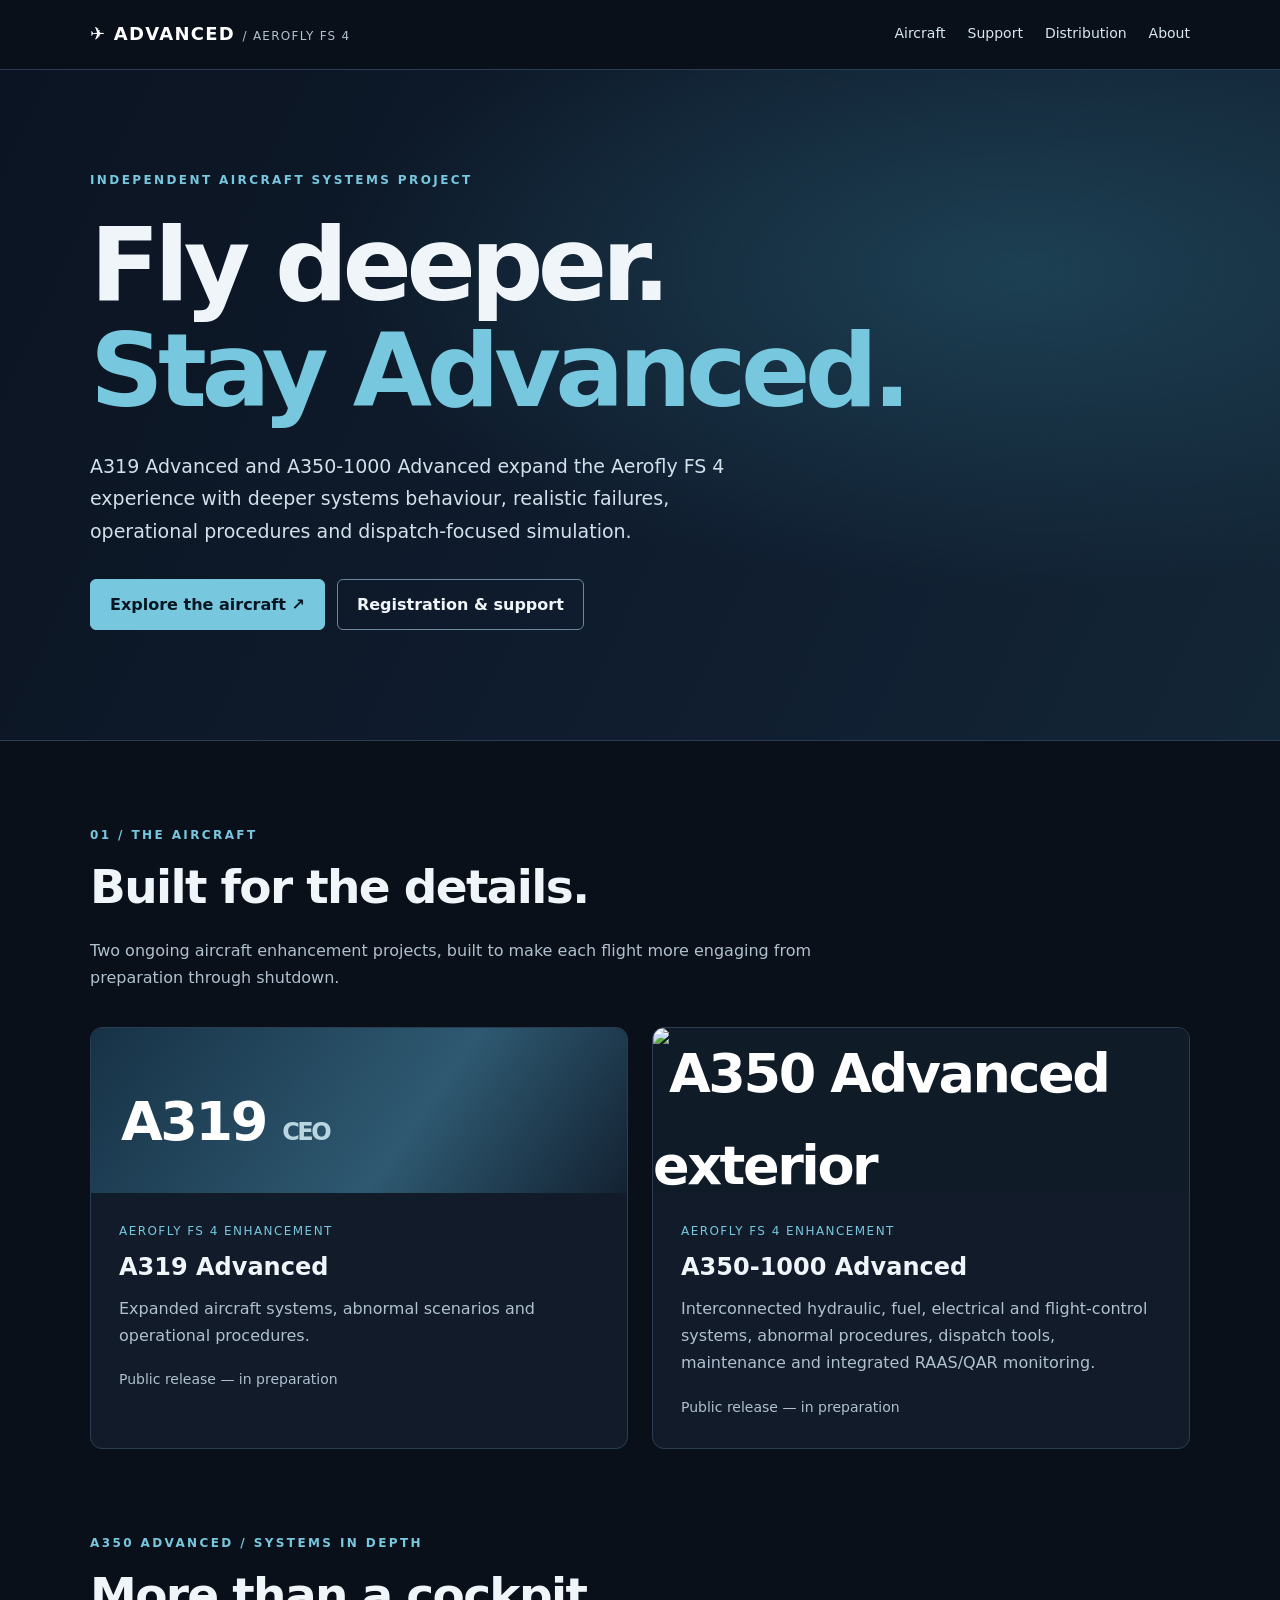
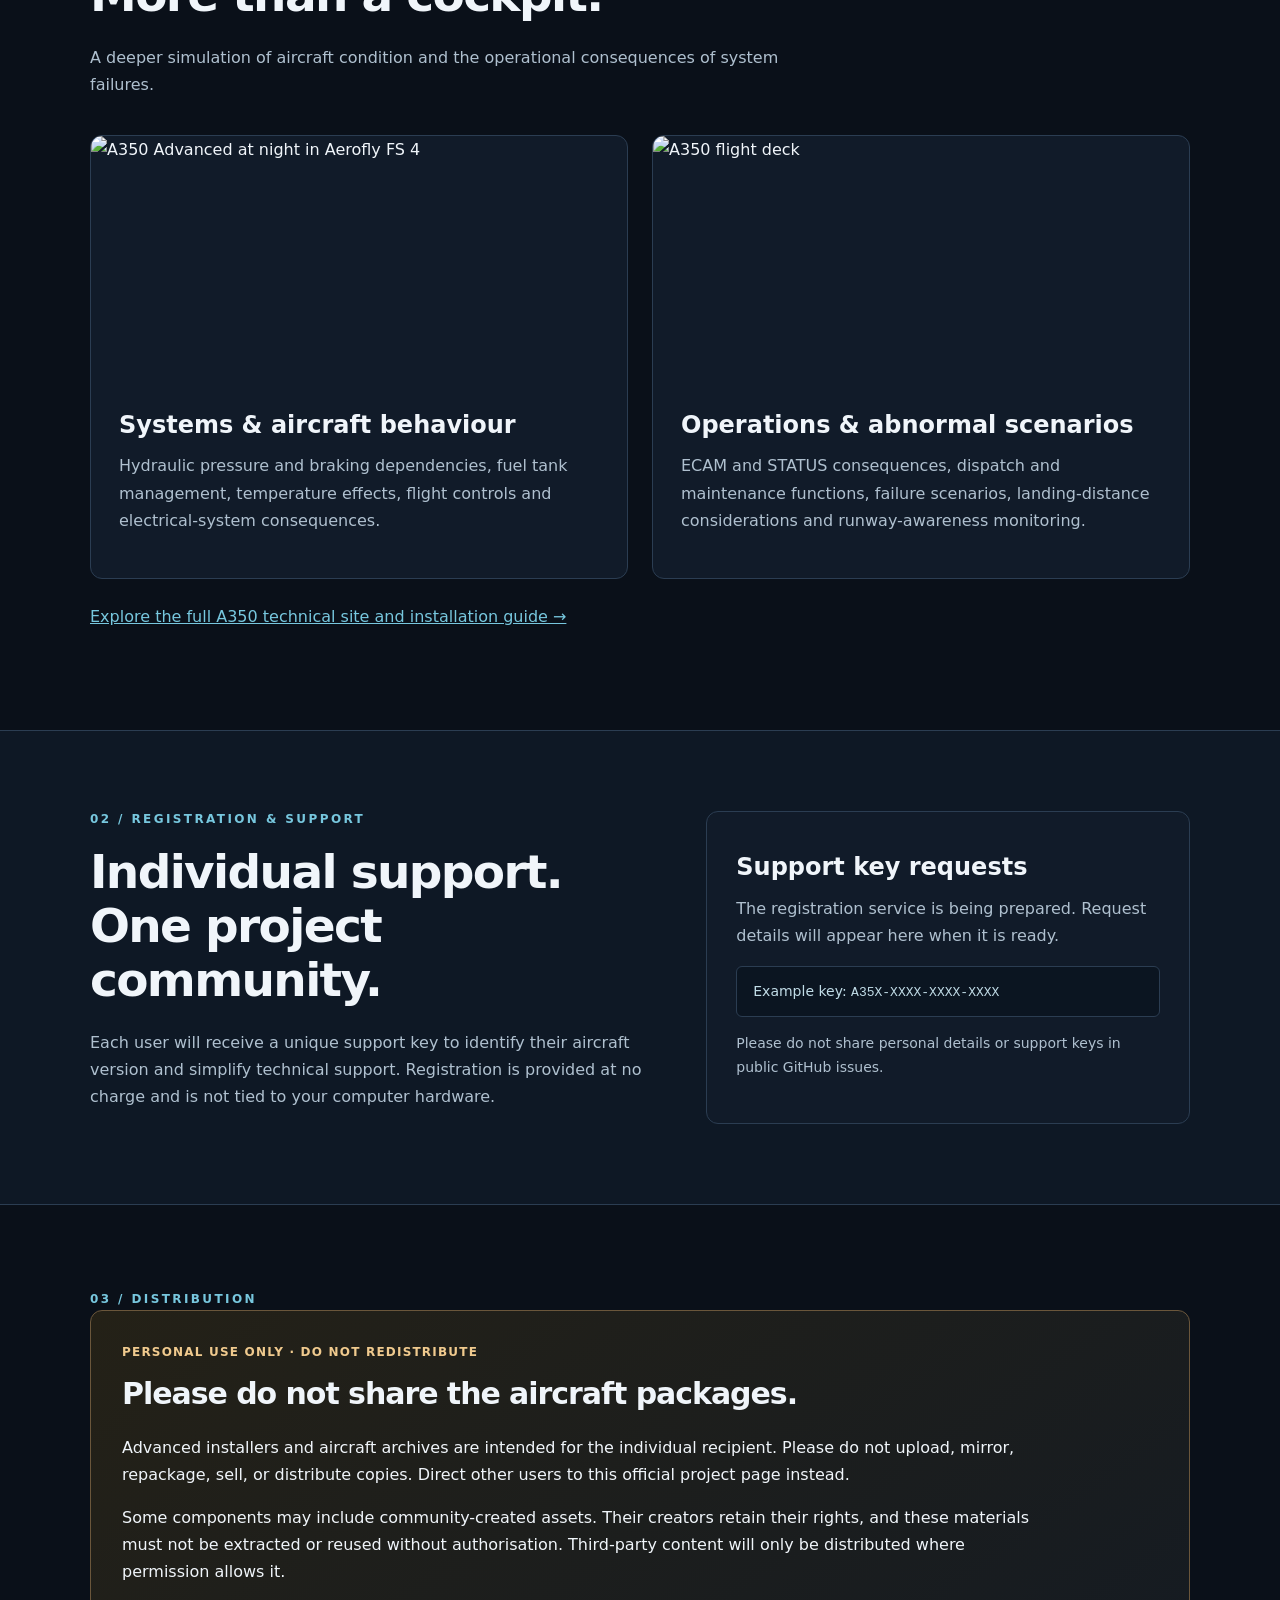
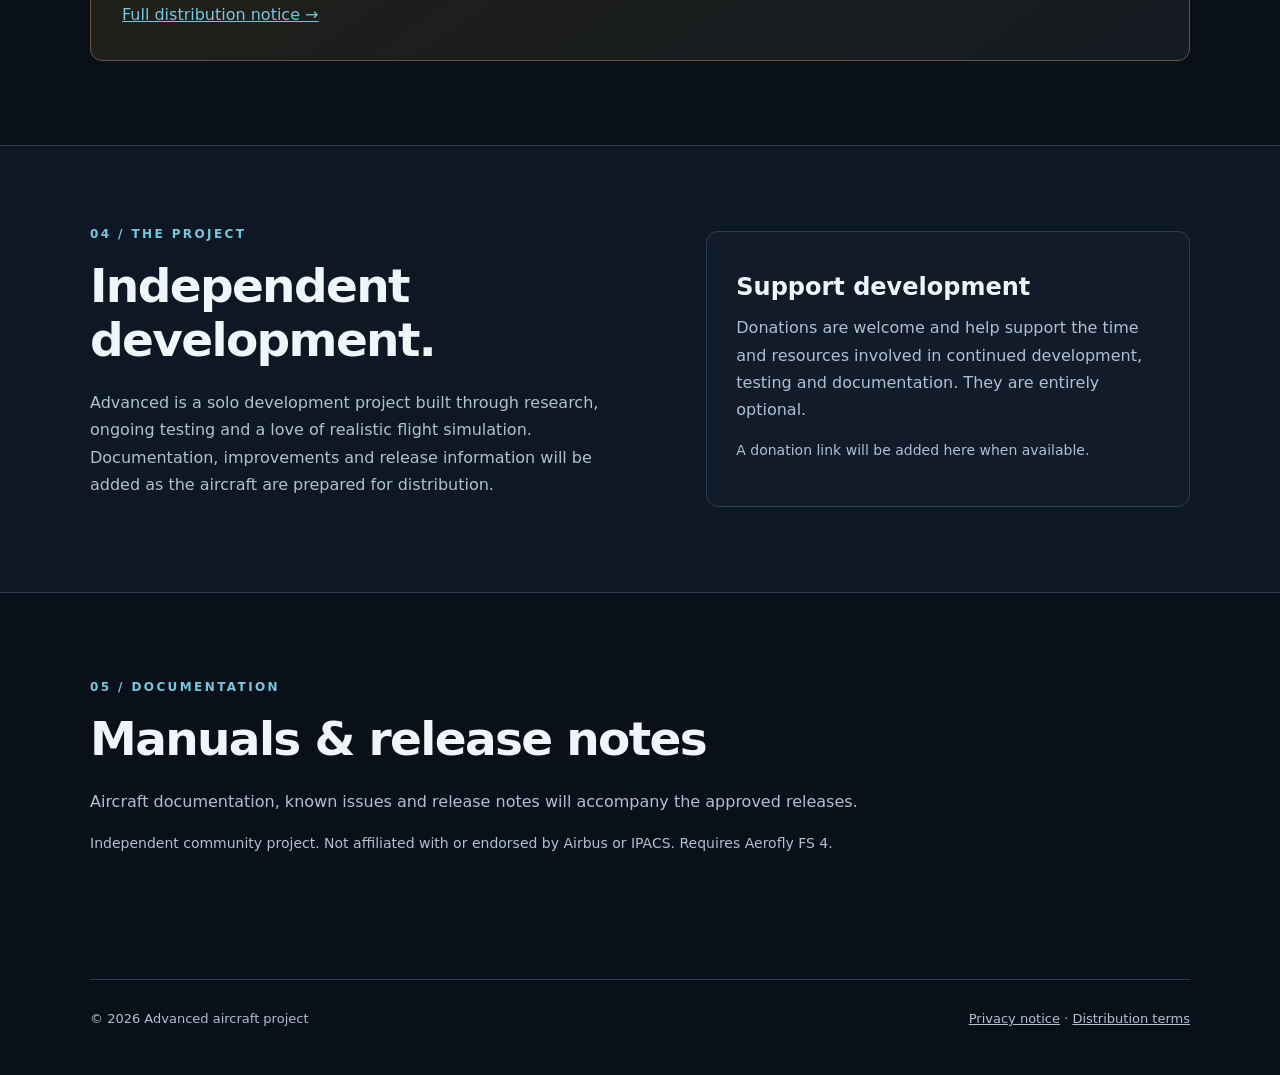
==== index.html @ 5ace91b2 "Integrate A350 original site imagery and verified feature descriptions" ====
<!doctype html>
<html lang="en"><head><meta charset="utf-8"><meta name="viewport" content="width=device-width,initial-scale=1"><meta name="description" content="A319 and A350-1000 Advanced aircraft systems enhancements for Aerofly FS 4."><title>A319 / A350 Advanced | Aerofly FS 4</title><link rel="stylesheet" href="assets/style.css"></head><body>
<header class="nav wrap"><a class="brand" href="#top">✈ ADVANCED <span class="soft">/ AEROFLY FS 4</span></a><nav><a href="#aircraft">Aircraft</a><a href="#registration">Support</a><a href="#distribution">Distribution</a><a href="#project">About</a></nav></header>
<main id="top"><section class="hero"><div class="wrap"><div class="eyebrow">Independent aircraft systems project</div><h1>Fly deeper.<br><span>Stay Advanced.</span></h1><p class="intro">A319 Advanced and A350-1000 Advanced expand the Aerofly FS 4 experience with deeper systems behaviour, realistic failures, operational procedures and dispatch-focused simulation.</p><div class="actions"><a class="button" href="#aircraft">Explore the aircraft ↗</a><a class="button secondary" href="#registration">Registration & support</a></div></div></section>
<section class="wrap section" id="aircraft"><div class="sectiontag">01 / THE AIRCRAFT</div><h2>Built for the details.</h2><p class="lead">Two ongoing aircraft enhancement projects, built to make each flight more engaging from preparation through shutdown.</p><div class="cards"><article class="plane"><div class="art">A319 <span>CEO</span></div><div class="planeinner"><div class="smallcap">Aerofly FS 4 enhancement</div><h3>A319 Advanced</h3><p>Expanded aircraft systems, abnormal scenarios and operational procedures.</p><span class="muted">Public release — in preparation</span></div></article><article class="plane"><div class="art art350" style="padding:0;background:#101b28"><img loading="lazy" style="width:100%;height:100%;object-fit:cover;display:block" src="https://a350advanced.prestit1978.workers.dev/assets/images/a350-hero.jpg" alt="A350 Advanced exterior photograph"></div><div class="planeinner"><div class="smallcap">Aerofly FS 4 enhancement</div><h3>A350-1000 Advanced</h3><p>Interconnected hydraulic, fuel, electrical and flight-control systems, abnormal procedures, dispatch tools, maintenance and integrated RAAS/QAR monitoring.</p><span class="muted">Public release — in preparation</span></div></article></div></section>
<section class="wrap section" id="features" style="padding-top:0"><div class="sectiontag">A350 ADVANCED / SYSTEMS IN DEPTH</div><h2>More than a cockpit.</h2><p class="lead">A deeper simulation of aircraft condition and the operational consequences of system failures.</p><div class="cards"><article class="plane"><img loading="lazy" src="https://a350advanced.prestit1978.workers.dev/assets/images/a350-aerofly-night-exterior.jpg" alt="A350 Advanced at night in Aerofly FS 4" style="width:100%;height:235px;object-fit:cover;display:block"><div class="planeinner"><h3>Systems & aircraft behaviour</h3><p>Hydraulic pressure and braking dependencies, fuel tank management, temperature effects, flight controls and electrical-system consequences.</p></div></article><article class="plane"><img loading="lazy" src="https://a350advanced.prestit1978.workers.dev/assets/images/a350-cockpit.jpg" alt="A350 flight deck" style="width:100%;height:235px;object-fit:cover;display:block"><div class="planeinner"><h3>Operations & abnormal scenarios</h3><p>ECAM and STATUS consequences, dispatch and maintenance functions, failure scenarios, landing-distance considerations and runway-awareness monitoring.</p></div></article></div><p style="margin-top:24px"><a href="https://a350advanced.prestit1978.workers.dev/" target="_blank" rel="noopener">Explore the full A350 technical site and installation guide →</a></p></section>
<section class="band" id="registration"><div class="wrap split"><div><div class="sectiontag">02 / REGISTRATION & SUPPORT</div><h2>Individual support.<br>One project community.</h2><p>Each user will receive a unique support key to identify their aircraft version and simplify technical support. Registration is provided at no charge and is not tied to your computer hardware.</p></div><div class="panel"><h3>Support key requests</h3><p>The registration service is being prepared. Request details will appear here when it is ready.</p><div class="smallbox">Example key: <code>A35X-XXXX-XXXX-XXXX</code></div><p class="muted" style="margin-top:15px">Please do not share personal details or support keys in public GitHub issues.</p></div></div></section>
<section class="wrap section" id="distribution"><div class="sectiontag">03 / DISTRIBUTION</div><div class="warning"><div class="warningheading">PERSONAL USE ONLY · DO NOT REDISTRIBUTE</div><h2>Please do not share the aircraft packages.</h2><p>Advanced installers and aircraft archives are intended for the individual recipient. Please do not upload, mirror, repackage, sell, or distribute copies. Direct other users to this official project page instead.</p><p>Some components may include community-created assets. Their creators retain their rights, and these materials must not be extracted or reused without authorisation. Third-party content will only be distributed where permission allows it.</p><a href="terms.html">Full distribution notice →</a></div></section>
<section class="band" id="project"><div class="wrap split"><div><div class="sectiontag">04 / THE PROJECT</div><h2>Independent development.</h2><p>Advanced is a solo development project built through research, ongoing testing and a love of realistic flight simulation. Documentation, improvements and release information will be added as the aircraft are prepared for distribution.</p></div><div class="panel"><h3>Support development</h3><p>Donations are welcome and help support the time and resources involved in continued development, testing and documentation. They are entirely optional.</p><p class="muted">A donation link will be added here when available.</p></div></div></section>
<section class="wrap section last"><div class="sectiontag">05 / DOCUMENTATION</div><h2>Manuals & release notes</h2><p>Aircraft documentation, known issues and release notes will accompany the approved releases.</p><p class="muted">Independent community project. Not affiliated with or endorsed by Airbus or IPACS. Requires Aerofly FS 4.</p></section></main>
<footer class="wrap footer"><span>© 2026 Advanced aircraft project</span><span><a href="privacy.html">Privacy notice</a> · <a href="terms.html">Distribution terms</a></span></footer></body></html>
---- assets/style.css ----
:root{color-scheme:dark;--bg:#0a1019;--surface:#111b29;--surface2:#152234;--line:#2b3d52;--ink:#f0f5fa;--muted:#afc0cf;--cyan:#77c7de;--accent:#dcab65}*{box-sizing:border-box}html{scroll-behavior:smooth}body{margin:0;background:var(--bg);color:var(--ink);font:16px/1.7 system-ui,-apple-system,Segoe UI,Arial,sans-serif}a{color:var(--cyan)}.wrap{width:min(1100px,calc(100% - 42px));margin:auto}.nav{display:flex;align-items:center;justify-content:space-between;gap:16px;padding:19px 0}.brand{font-size:18px;font-weight:800;letter-spacing:.07em;color:#fff;text-decoration:none}.soft{font-size:12px;font-weight:500;color:var(--muted)}nav{display:flex;flex-wrap:wrap;gap:22px}nav a{color:#d9e7ef;text-decoration:none;font-size:14px}nav a:hover,.footer a:hover{color:white}.hero{border-block:1px solid var(--line);background:radial-gradient(ellipse at 80% 30%,#1d4053 0%,transparent 48%),linear-gradient(115deg,#0b1422,#101e30 65%,#132636);padding:100px 0 110px}.eyebrow,.sectiontag{text-transform:uppercase;font-size:12px;letter-spacing:.2em;font-weight:700;color:var(--cyan)}h1,h2,h3,p{margin-top:0}h1{font-size:clamp(52px,8vw,104px);letter-spacing:-.055em;line-height:1.04;margin:22px 0 25px}h1 span{color:var(--cyan)}h2{font-size:clamp(30px,4vw,47px);line-height:1.15;letter-spacing:-.035em;margin:15px 0 22px}h3{font-size:24px;line-height:1.2;margin:12px 0 13px}.intro{max-width:690px;font-size:19px;color:#d1e0e9}.actions{display:flex;gap:12px;flex-wrap:wrap;margin-top:32px}.button{display:inline-block;border:1px solid var(--cyan);padding:11px 19px;border-radius:6px;background:var(--cyan);color:#081622;text-decoration:none;font-weight:750}.button.secondary{background:transparent;color:var(--ink);border-color:#6a879e}.micro{margin:18px 0 0;color:var(--muted);font-size:13px}.section{padding:84px 0}.lead{color:var(--muted);max-width:750px}.cards{display:grid;grid-template-columns:repeat(2,minmax(0,1fr));gap:24px;margin-top:36px}.plane,.panel,.warning{border:1px solid var(--line);border-radius:12px;overflow:hidden;background:var(--surface)}.art{height:165px;padding:48px 30px;font-size:54px;font-weight:800;letter-spacing:-.045em;background:linear-gradient(125deg,#173246,#2e5971 60%,#132232);color:white}.art span{font-size:24px;color:#b9d5e0}.art350{background:linear-gradient(125deg,#152d44,#395671 60%,#121e2a)}.planeinner{padding:28px}.planeinner p,.panel p,.split p,.last p{color:var(--muted)}.muted{color:var(--muted);font-size:14px}.smallcap{font-size:12px;letter-spacing:.12em;text-transform:uppercase;color:var(--cyan)}.band{background:#0e1825;border-block:1px solid var(--line);padding:78px 0}.split{display:grid;grid-template-columns:1.15fr 1fr;gap:60px;align-items:center}.panel{padding:29px}.smallbox{border:1px solid var(--line);border-radius:6px;background:#0b1521;padding:13px 16px;color:#c1dce7;font-size:14px}code{font:13px ui-monospace,Consolas,monospace}.warning{padding:31px;border-color:#6a563b;background:linear-gradient(145deg,#242117,#151b22)}.warningheading{color:#f0ca8e;font-size:12px;letter-spacing:.1em;font-weight:800}.warning h2{font-size:30px}.warning p{max-width:930px}.last{padding-bottom:110px}.footer{border-top:1px solid var(--line);padding:28px 0 45px;display:flex;justify-content:space-between;gap:20px;flex-wrap:wrap;color:var(--muted);font-size:13px}.footer a{color:var(--muted)}.simple{max-width:850px;padding:70px 0 120px}.simple li{margin:10px 0}@media(max-width:720px){.nav{align-items:flex-start;flex-direction:column}.cards,.split{grid-template-columns:1fr}.split{gap:25px}.hero{padding:70px 0}.section,.band{padding:55px 0}.art{height:128px;padding:30px 24px;font-size:45px}}
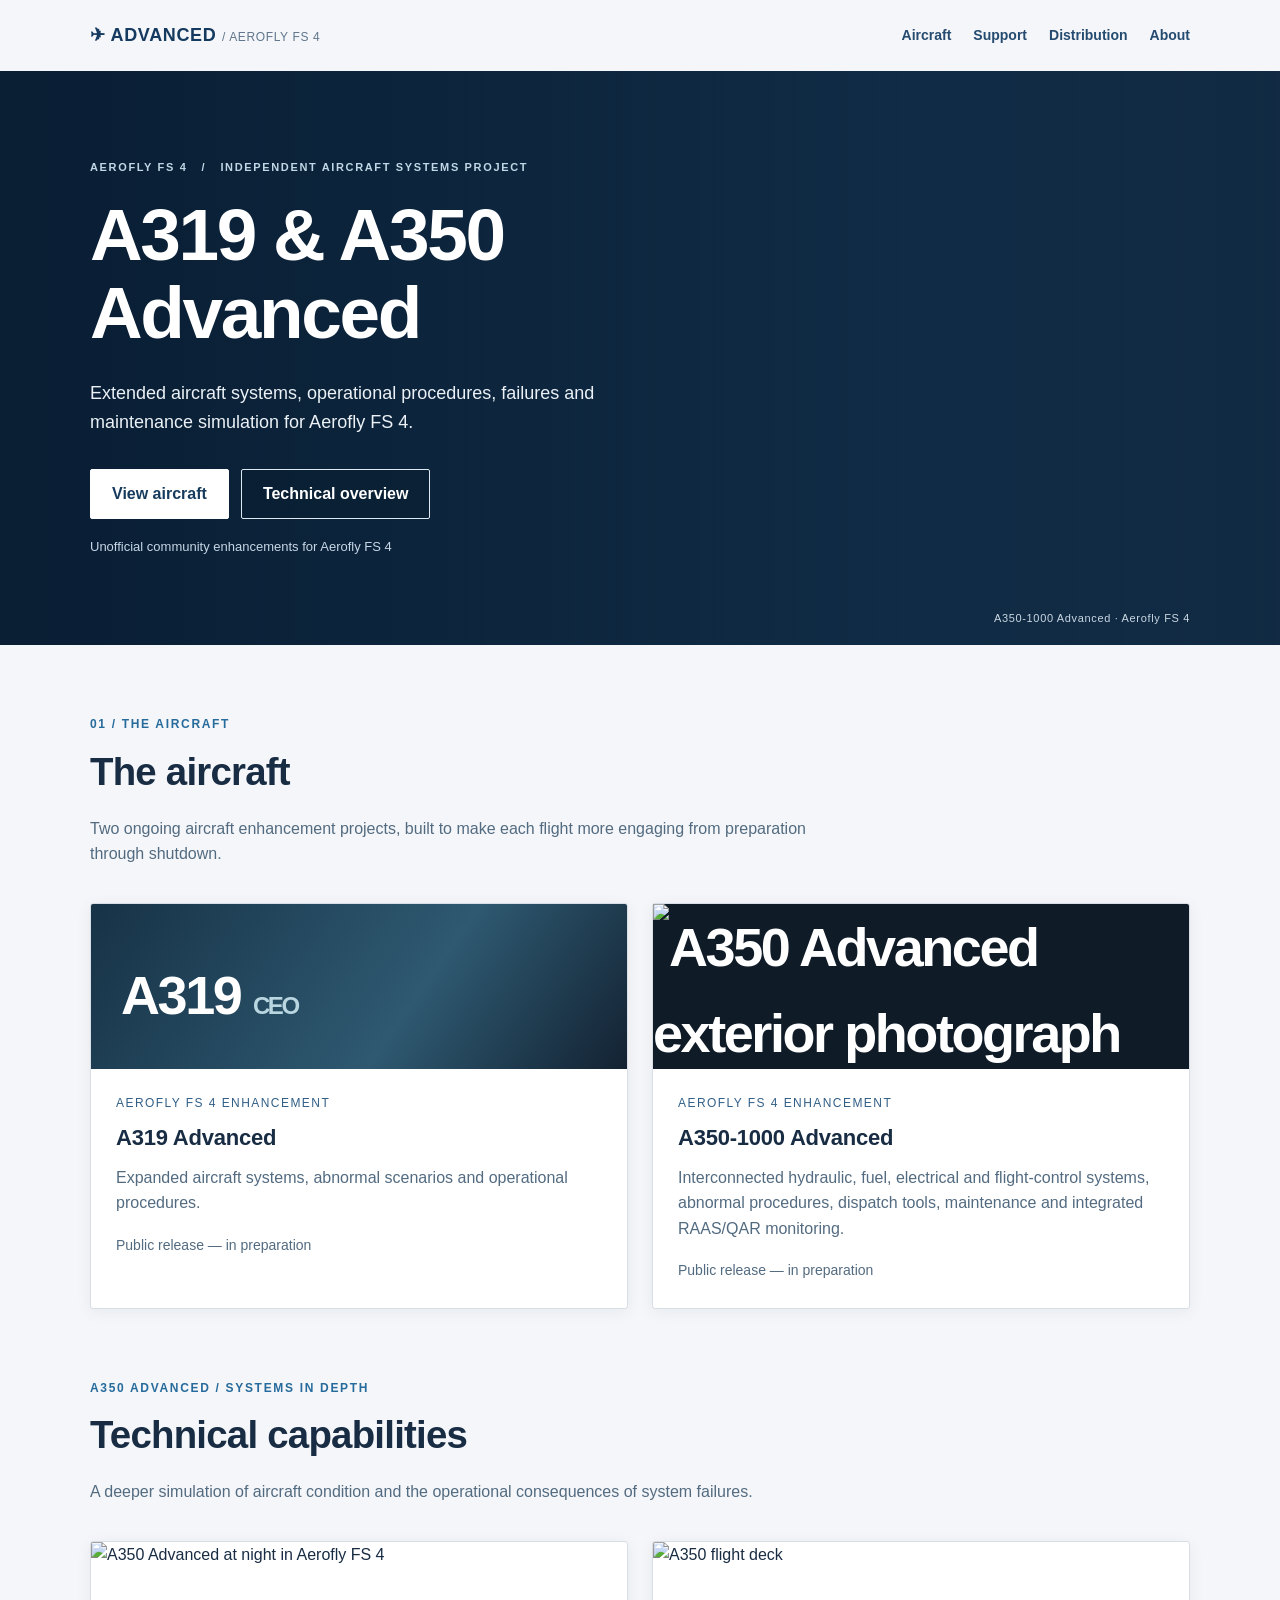
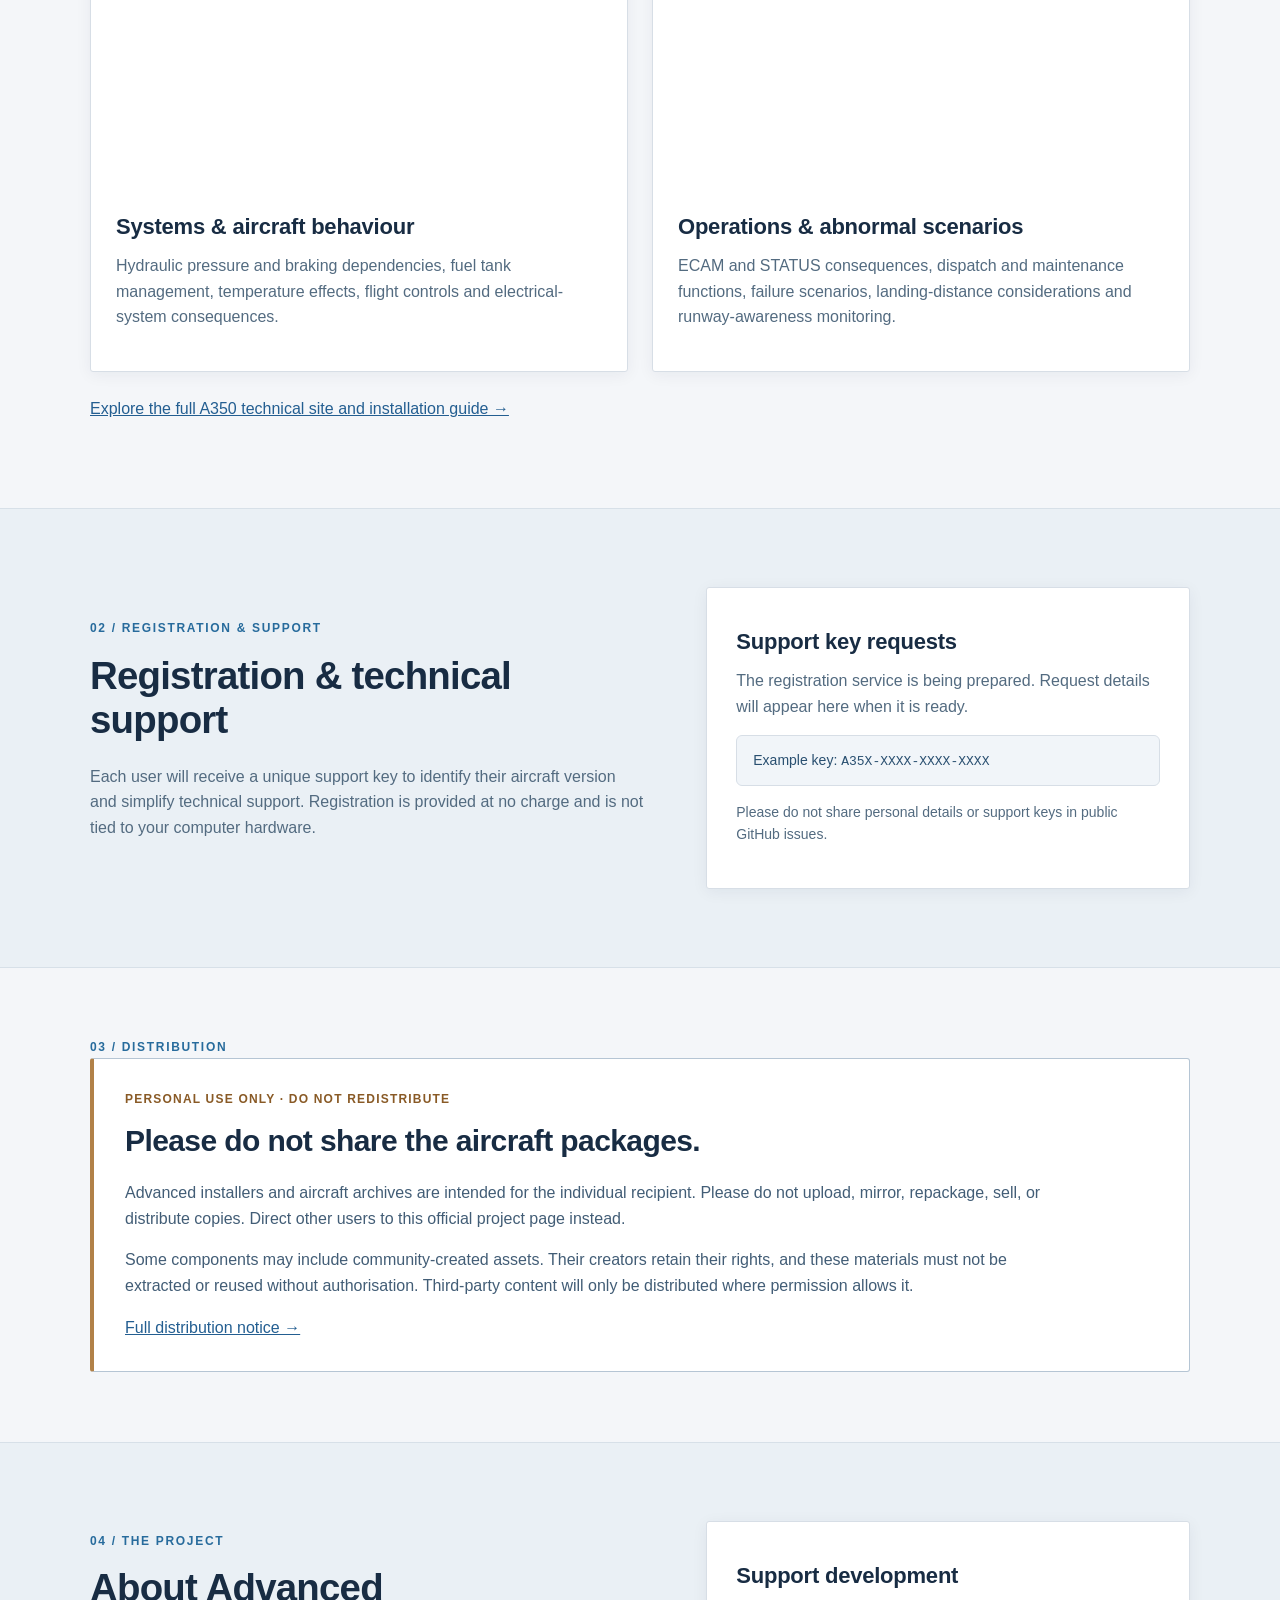
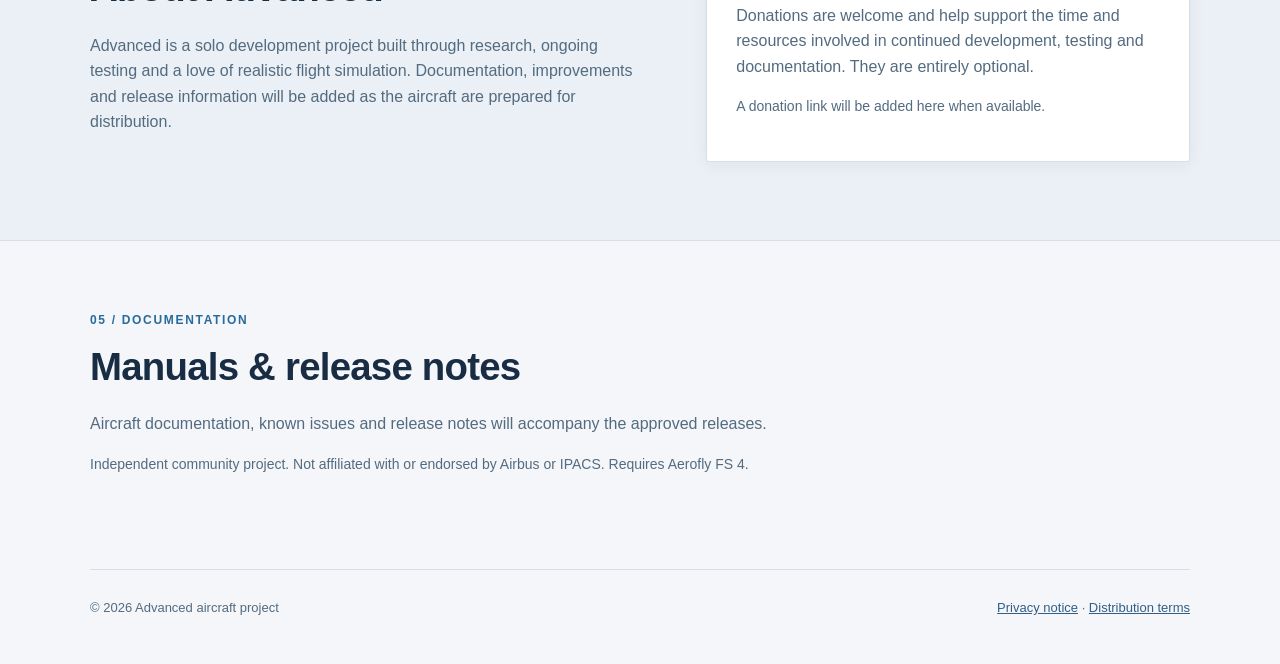
==== commit 8f4bff25: "Replace promotional headline with clean A319 A350 aircraft hero" ====
--- a/index.html
+++ b/index.html
@@ -1,11 +1,11 @@
 <!doctype html>
 <html lang="en"><head><meta charset="utf-8"><meta name="viewport" content="width=device-width,initial-scale=1"><meta name="description" content="A319 and A350-1000 Advanced aircraft systems enhancements for Aerofly FS 4."><title>A319 / A350 Advanced | Aerofly FS 4</title><link rel="stylesheet" href="assets/style.css"></head><body>
 <header class="nav wrap"><a class="brand" href="#top">✈ ADVANCED <span class="soft">/ AEROFLY FS 4</span></a><nav><a href="#aircraft">Aircraft</a><a href="#registration">Support</a><a href="#distribution">Distribution</a><a href="#project">About</a></nav></header>
-<main id="top"><section class="hero"><div class="wrap"><div class="eyebrow">Independent aircraft systems project</div><h1>Fly deeper.<br><span>Stay Advanced.</span></h1><p class="intro">A319 Advanced and A350-1000 Advanced expand the Aerofly FS 4 experience with deeper systems behaviour, realistic failures, operational procedures and dispatch-focused simulation.</p><div class="actions"><a class="button" href="#aircraft">Explore the aircraft ↗</a><a class="button secondary" href="#registration">Registration & support</a></div></div></section>
-<section class="wrap section" id="aircraft"><div class="sectiontag">01 / THE AIRCRAFT</div><h2>Built for the details.</h2><p class="lead">Two ongoing aircraft enhancement projects, built to make each flight more engaging from preparation through shutdown.</p><div class="cards"><article class="plane"><div class="art">A319 <span>CEO</span></div><div class="planeinner"><div class="smallcap">Aerofly FS 4 enhancement</div><h3>A319 Advanced</h3><p>Expanded aircraft systems, abnormal scenarios and operational procedures.</p><span class="muted">Public release — in preparation</span></div></article><article class="plane"><div class="art art350" style="padding:0;background:#101b28"><img loading="lazy" style="width:100%;height:100%;object-fit:cover;display:block" src="https://a350advanced.prestit1978.workers.dev/assets/images/a350-hero.jpg" alt="A350 Advanced exterior photograph"></div><div class="planeinner"><div class="smallcap">Aerofly FS 4 enhancement</div><h3>A350-1000 Advanced</h3><p>Interconnected hydraulic, fuel, electrical and flight-control systems, abnormal procedures, dispatch tools, maintenance and integrated RAAS/QAR monitoring.</p><span class="muted">Public release — in preparation</span></div></article></div></section>
-<section class="wrap section" id="features" style="padding-top:0"><div class="sectiontag">A350 ADVANCED / SYSTEMS IN DEPTH</div><h2>More than a cockpit.</h2><p class="lead">A deeper simulation of aircraft condition and the operational consequences of system failures.</p><div class="cards"><article class="plane"><img loading="lazy" src="https://a350advanced.prestit1978.workers.dev/assets/images/a350-aerofly-night-exterior.jpg" alt="A350 Advanced at night in Aerofly FS 4" style="width:100%;height:235px;object-fit:cover;display:block"><div class="planeinner"><h3>Systems & aircraft behaviour</h3><p>Hydraulic pressure and braking dependencies, fuel tank management, temperature effects, flight controls and electrical-system consequences.</p></div></article><article class="plane"><img loading="lazy" src="https://a350advanced.prestit1978.workers.dev/assets/images/a350-cockpit.jpg" alt="A350 flight deck" style="width:100%;height:235px;object-fit:cover;display:block"><div class="planeinner"><h3>Operations & abnormal scenarios</h3><p>ECAM and STATUS consequences, dispatch and maintenance functions, failure scenarios, landing-distance considerations and runway-awareness monitoring.</p></div></article></div><p style="margin-top:24px"><a href="https://a350advanced.prestit1978.workers.dev/" target="_blank" rel="noopener">Explore the full A350 technical site and installation guide →</a></p></section>
-<section class="band" id="registration"><div class="wrap split"><div><div class="sectiontag">02 / REGISTRATION & SUPPORT</div><h2>Individual support.<br>One project community.</h2><p>Each user will receive a unique support key to identify their aircraft version and simplify technical support. Registration is provided at no charge and is not tied to your computer hardware.</p></div><div class="panel"><h3>Support key requests</h3><p>The registration service is being prepared. Request details will appear here when it is ready.</p><div class="smallbox">Example key: <code>A35X-XXXX-XXXX-XXXX</code></div><p class="muted" style="margin-top:15px">Please do not share personal details or support keys in public GitHub issues.</p></div></div></section>
+<main id="top"><section class="hero hero-photo"><div class="wrap hero-content"><div class="eyebrow">AEROFLY FS 4 &nbsp; / &nbsp; INDEPENDENT AIRCRAFT SYSTEMS PROJECT</div><h1>A319 &amp; A350<br>Advanced</h1><p class="intro">Extended aircraft systems, operational procedures, failures and maintenance simulation for Aerofly FS 4.</p><div class="actions"><a class="button" href="#aircraft">View aircraft</a><a class="button secondary" href="#features">Technical overview</a></div><p class="micro">Unofficial community enhancements for Aerofly FS 4</p></div><div class="hero-credit">A350-1000 Advanced · Aerofly FS 4</div></section>
+<section class="wrap section" id="aircraft"><div class="sectiontag">01 / THE AIRCRAFT</div><h2>The aircraft</h2><p class="lead">Two ongoing aircraft enhancement projects, built to make each flight more engaging from preparation through shutdown.</p><div class="cards"><article class="plane"><div class="art">A319 <span>CEO</span></div><div class="planeinner"><div class="smallcap">Aerofly FS 4 enhancement</div><h3>A319 Advanced</h3><p>Expanded aircraft systems, abnormal scenarios and operational procedures.</p><span class="muted">Public release — in preparation</span></div></article><article class="plane"><div class="art art350" style="padding:0;background:#101b28"><img loading="lazy" style="width:100%;height:100%;object-fit:cover;display:block" src="https://a350advanced.prestit1978.workers.dev/assets/images/a350-hero.jpg" alt="A350 Advanced exterior photograph"></div><div class="planeinner"><div class="smallcap">Aerofly FS 4 enhancement</div><h3>A350-1000 Advanced</h3><p>Interconnected hydraulic, fuel, electrical and flight-control systems, abnormal procedures, dispatch tools, maintenance and integrated RAAS/QAR monitoring.</p><span class="muted">Public release — in preparation</span></div></article></div></section>
+<section class="wrap section" id="features" style="padding-top:0"><div class="sectiontag">A350 ADVANCED / SYSTEMS IN DEPTH</div><h2>Technical capabilities</h2><p class="lead">A deeper simulation of aircraft condition and the operational consequences of system failures.</p><div class="cards"><article class="plane"><img loading="lazy" src="https://a350advanced.prestit1978.workers.dev/assets/images/a350-aerofly-night-exterior.jpg" alt="A350 Advanced at night in Aerofly FS 4" style="width:100%;height:235px;object-fit:cover;display:block"><div class="planeinner"><h3>Systems & aircraft behaviour</h3><p>Hydraulic pressure and braking dependencies, fuel tank management, temperature effects, flight controls and electrical-system consequences.</p></div></article><article class="plane"><img loading="lazy" src="https://a350advanced.prestit1978.workers.dev/assets/images/a350-cockpit.jpg" alt="A350 flight deck" style="width:100%;height:235px;object-fit:cover;display:block"><div class="planeinner"><h3>Operations & abnormal scenarios</h3><p>ECAM and STATUS consequences, dispatch and maintenance functions, failure scenarios, landing-distance considerations and runway-awareness monitoring.</p></div></article></div><p style="margin-top:24px"><a href="https://a350advanced.prestit1978.workers.dev/" target="_blank" rel="noopener">Explore the full A350 technical site and installation guide →</a></p></section>
+<section class="band" id="registration"><div class="wrap split"><div><div class="sectiontag">02 / REGISTRATION & SUPPORT</div><h2>Registration &amp; technical support</h2><p>Each user will receive a unique support key to identify their aircraft version and simplify technical support. Registration is provided at no charge and is not tied to your computer hardware.</p></div><div class="panel"><h3>Support key requests</h3><p>The registration service is being prepared. Request details will appear here when it is ready.</p><div class="smallbox">Example key: <code>A35X-XXXX-XXXX-XXXX</code></div><p class="muted" style="margin-top:15px">Please do not share personal details or support keys in public GitHub issues.</p></div></div></section>
 <section class="wrap section" id="distribution"><div class="sectiontag">03 / DISTRIBUTION</div><div class="warning"><div class="warningheading">PERSONAL USE ONLY · DO NOT REDISTRIBUTE</div><h2>Please do not share the aircraft packages.</h2><p>Advanced installers and aircraft archives are intended for the individual recipient. Please do not upload, mirror, repackage, sell, or distribute copies. Direct other users to this official project page instead.</p><p>Some components may include community-created assets. Their creators retain their rights, and these materials must not be extracted or reused without authorisation. Third-party content will only be distributed where permission allows it.</p><a href="terms.html">Full distribution notice →</a></div></section>
-<section class="band" id="project"><div class="wrap split"><div><div class="sectiontag">04 / THE PROJECT</div><h2>Independent development.</h2><p>Advanced is a solo development project built through research, ongoing testing and a love of realistic flight simulation. Documentation, improvements and release information will be added as the aircraft are prepared for distribution.</p></div><div class="panel"><h3>Support development</h3><p>Donations are welcome and help support the time and resources involved in continued development, testing and documentation. They are entirely optional.</p><p class="muted">A donation link will be added here when available.</p></div></div></section>
+<section class="band" id="project"><div class="wrap split"><div><div class="sectiontag">04 / THE PROJECT</div><h2>About Advanced</h2><p>Advanced is a solo development project built through research, ongoing testing and a love of realistic flight simulation. Documentation, improvements and release information will be added as the aircraft are prepared for distribution.</p></div><div class="panel"><h3>Support development</h3><p>Donations are welcome and help support the time and resources involved in continued development, testing and documentation. They are entirely optional.</p><p class="muted">A donation link will be added here when available.</p></div></div></section>
 <section class="wrap section last"><div class="sectiontag">05 / DOCUMENTATION</div><h2>Manuals & release notes</h2><p>Aircraft documentation, known issues and release notes will accompany the approved releases.</p><p class="muted">Independent community project. Not affiliated with or endorsed by Airbus or IPACS. Requires Aerofly FS 4.</p></section></main>
 <footer class="wrap footer"><span>© 2026 Advanced aircraft project</span><span><a href="privacy.html">Privacy notice</a> · <a href="terms.html">Distribution terms</a></span></footer></body></html>
--- a/assets/style.css
+++ b/assets/style.css
@@ -1 +1,9 @@
-:root{color-scheme:dark;--bg:#0a1019;--surface:#111b29;--surface2:#152234;--line:#2b3d52;--ink:#f0f5fa;--muted:#afc0cf;--cyan:#77c7de;--accent:#dcab65}*{box-sizing:border-box}html{scroll-behavior:smooth}body{margin:0;background:var(--bg);color:var(--ink);font:16px/1.7 system-ui,-apple-system,Segoe UI,Arial,sans-serif}a{color:var(--cyan)}.wrap{width:min(1100px,calc(100% - 42px));margin:auto}.nav{display:flex;align-items:center;justify-content:space-between;gap:16px;padding:19px 0}.brand{font-size:18px;font-weight:800;letter-spacing:.07em;color:#fff;text-decoration:none}.soft{font-size:12px;font-weight:500;color:var(--muted)}nav{display:flex;flex-wrap:wrap;gap:22px}nav a{color:#d9e7ef;text-decoration:none;font-size:14px}nav a:hover,.footer a:hover{color:white}.hero{border-block:1px solid var(--line);background:radial-gradient(ellipse at 80% 30%,#1d4053 0%,transparent 48%),linear-gradient(115deg,#0b1422,#101e30 65%,#132636);padding:100px 0 110px}.eyebrow,.sectiontag{text-transform:uppercase;font-size:12px;letter-spacing:.2em;font-weight:700;color:var(--cyan)}h1,h2,h3,p{margin-top:0}h1{font-size:clamp(52px,8vw,104px);letter-spacing:-.055em;line-height:1.04;margin:22px 0 25px}h1 span{color:var(--cyan)}h2{font-size:clamp(30px,4vw,47px);line-height:1.15;letter-spacing:-.035em;margin:15px 0 22px}h3{font-size:24px;line-height:1.2;margin:12px 0 13px}.intro{max-width:690px;font-size:19px;color:#d1e0e9}.actions{display:flex;gap:12px;flex-wrap:wrap;margin-top:32px}.button{display:inline-block;border:1px solid var(--cyan);padding:11px 19px;border-radius:6px;background:var(--cyan);color:#081622;text-decoration:none;font-weight:750}.button.secondary{background:transparent;color:var(--ink);border-color:#6a879e}.micro{margin:18px 0 0;color:var(--muted);font-size:13px}.section{padding:84px 0}.lead{color:var(--muted);max-width:750px}.cards{display:grid;grid-template-columns:repeat(2,minmax(0,1fr));gap:24px;margin-top:36px}.plane,.panel,.warning{border:1px solid var(--line);border-radius:12px;overflow:hidden;background:var(--surface)}.art{height:165px;padding:48px 30px;font-size:54px;font-weight:800;letter-spacing:-.045em;background:linear-gradient(125deg,#173246,#2e5971 60%,#132232);color:white}.art span{font-size:24px;color:#b9d5e0}.art350{background:linear-gradient(125deg,#152d44,#395671 60%,#121e2a)}.planeinner{padding:28px}.planeinner p,.panel p,.split p,.last p{color:var(--muted)}.muted{color:var(--muted);font-size:14px}.smallcap{font-size:12px;letter-spacing:.12em;text-transform:uppercase;color:var(--cyan)}.band{background:#0e1825;border-block:1px solid var(--line);padding:78px 0}.split{display:grid;grid-template-columns:1.15fr 1fr;gap:60px;align-items:center}.panel{padding:29px}.smallbox{border:1px solid var(--line);border-radius:6px;background:#0b1521;padding:13px 16px;color:#c1dce7;font-size:14px}code{font:13px ui-monospace,Consolas,monospace}.warning{padding:31px;border-color:#6a563b;background:linear-gradient(145deg,#242117,#151b22)}.warningheading{color:#f0ca8e;font-size:12px;letter-spacing:.1em;font-weight:800}.warning h2{font-size:30px}.warning p{max-width:930px}.last{padding-bottom:110px}.footer{border-top:1px solid var(--line);padding:28px 0 45px;display:flex;justify-content:space-between;gap:20px;flex-wrap:wrap;color:var(--muted);font-size:13px}.footer a{color:var(--muted)}.simple{max-width:850px;padding:70px 0 120px}.simple li{margin:10px 0}@media(max-width:720px){.nav{align-items:flex-start;flex-direction:column}.cards,.split{grid-template-columns:1fr}.split{gap:25px}.hero{padding:70px 0}.section,.band{padding:55px 0}.art{height:128px;padding:30px 24px;font-size:45px}}+:root{color-scheme:dark;--bg:#0a1019;--surface:#111b29;--surface2:#152234;--line:#2b3d52;--ink:#f0f5fa;--muted:#afc0cf;--cyan:#77c7de;--accent:#dcab65}*{box-sizing:border-box}html{scroll-behavior:smooth}body{margin:0;background:var(--bg);color:var(--ink);font:16px/1.7 system-ui,-apple-system,Segoe UI,Arial,sans-serif}a{color:var(--cyan)}.wrap{width:min(1100px,calc(100% - 42px));margin:auto}.nav{display:flex;align-items:center;justify-content:space-between;gap:16px;padding:19px 0}.brand{font-size:18px;font-weight:800;letter-spacing:.07em;color:#fff;text-decoration:none}.soft{font-size:12px;font-weight:500;color:var(--muted)}nav{display:flex;flex-wrap:wrap;gap:22px}nav a{color:#d9e7ef;text-decoration:none;font-size:14px}nav a:hover,.footer a:hover{color:white}.hero{border-block:1px solid var(--line);background:radial-gradient(ellipse at 80% 30%,#1d4053 0%,transparent 48%),linear-gradient(115deg,#0b1422,#101e30 65%,#132636);padding:100px 0 110px}.eyebrow,.sectiontag{text-transform:uppercase;font-size:12px;letter-spacing:.2em;font-weight:700;color:var(--cyan)}h1,h2,h3,p{margin-top:0}h1{font-size:clamp(52px,8vw,104px);letter-spacing:-.055em;line-height:1.04;margin:22px 0 25px}h1 span{color:var(--cyan)}h2{font-size:clamp(30px,4vw,47px);line-height:1.15;letter-spacing:-.035em;margin:15px 0 22px}h3{font-size:24px;line-height:1.2;margin:12px 0 13px}.intro{max-width:690px;font-size:19px;color:#d1e0e9}.actions{display:flex;gap:12px;flex-wrap:wrap;margin-top:32px}.button{display:inline-block;border:1px solid var(--cyan);padding:11px 19px;border-radius:6px;background:var(--cyan);color:#081622;text-decoration:none;font-weight:750}.button.secondary{background:transparent;color:var(--ink);border-color:#6a879e}.micro{margin:18px 0 0;color:var(--muted);font-size:13px}.section{padding:84px 0}.lead{color:var(--muted);max-width:750px}.cards{display:grid;grid-template-columns:repeat(2,minmax(0,1fr));gap:24px;margin-top:36px}.plane,.panel,.warning{border:1px solid var(--line);border-radius:12px;overflow:hidden;background:var(--surface)}.art{height:165px;padding:48px 30px;font-size:54px;font-weight:800;letter-spacing:-.045em;background:linear-gradient(125deg,#173246,#2e5971 60%,#132232);color:white}.art span{font-size:24px;color:#b9d5e0}.art350{background:linear-gradient(125deg,#152d44,#395671 60%,#121e2a)}.planeinner{padding:28px}.planeinner p,.panel p,.split p,.last p{color:var(--muted)}.muted{color:var(--muted);font-size:14px}.smallcap{font-size:12px;letter-spacing:.12em;text-transform:uppercase;color:var(--cyan)}.band{background:#0e1825;border-block:1px solid var(--line);padding:78px 0}.split{display:grid;grid-template-columns:1.15fr 1fr;gap:60px;align-items:center}.panel{padding:29px}.smallbox{border:1px solid var(--line);border-radius:6px;background:#0b1521;padding:13px 16px;color:#c1dce7;font-size:14px}code{font:13px ui-monospace,Consolas,monospace}.warning{padding:31px;border-color:#6a563b;background:linear-gradient(145deg,#242117,#151b22)}.warningheading{color:#f0ca8e;font-size:12px;letter-spacing:.1em;font-weight:800}.warning h2{font-size:30px}.warning p{max-width:930px}.last{padding-bottom:110px}.footer{border-top:1px solid var(--line);padding:28px 0 45px;display:flex;justify-content:space-between;gap:20px;flex-wrap:wrap;color:var(--muted);font-size:13px}.footer a{color:var(--muted)}.simple{max-width:850px;padding:70px 0 120px}.simple li{margin:10px 0}@media(max-width:720px){.nav{align-items:flex-start;flex-direction:column}.cards,.split{grid-template-columns:1fr}.split{gap:25px}.hero{padding:70px 0}.section,.band{padding:55px 0}.art{height:128px;padding:30px 24px;font-size:45px}}
+/* Corporate aviation presentation */
+:root{--bg:#f4f6f9;--surface:#fff;--surface2:#e8edf2;--line:#d7dee6;--ink:#182c43;--muted:#50677f;--cyan:#235e91;--accent:#235e91}
+body{background:var(--bg);color:var(--ink);font-family:Arial,"Helvetica Neue",Helvetica,sans-serif;line-height:1.6}
+.nav{padding:21px 0}.brand{color:#153a60;font-size:18px;letter-spacing:.035em}.soft{color:#61758c}nav a{color:#254b70;font-weight:600}
+.hero-photo{position:relative;min-height:560px;display:flex;align-items:center;padding:88px 0;background:#142e49;background-image:linear-gradient(90deg,rgba(9,29,51,.96) 0%,rgba(11,35,58,.88) 33%,rgba(12,40,65,.47) 70%,rgba(12,34,53,.32) 100%),url('https://a350advanced.prestit1978.workers.dev/assets/images/a350-aerofly-night-exterior.jpg');background-size:cover;background-position:center 44%;border:0}
+.hero-content{position:relative;z-index:1}.hero h1{font-size:clamp(44px,5.7vw,73px);line-height:1.07;letter-spacing:-.032em;font-weight:650;margin:20px 0 27px;color:#fff}.hero h1 span{color:#fff}.hero .intro{font-size:18px;max-width:570px;color:#ebf1f6}.hero .eyebrow{color:#c1d7e5;font-size:11px;letter-spacing:.15em}.hero .button{border-radius:2px;background:#fff;color:#173b5d;border-color:#fff;padding:11px 21px}.hero .button.secondary{background:rgba(4,17,32,.18);border-color:#dee8f0;color:#fff}.hero .micro{color:#c7d7e6}.hero-credit{position:absolute;bottom:18px;right:max(20px,calc((100vw - 1100px)/2));color:#c9d7e2;font-size:11px;letter-spacing:.06em}
+.section{padding:70px 0}.sectiontag{color:#276b9c;letter-spacing:.14em}h2{font-size:clamp(29px,3vw,39px);letter-spacing:-.02em;font-weight:650}h3{font-size:22px;letter-spacing:-.01em}.lead{font-size:16px}.plane,.panel{border-radius:3px;box-shadow:0 3px 16px rgba(10,36,63,.06)}.planeinner{padding:25px}.planeinner p,.panel p,.split p,.last p,.lead,.muted{color:#536b80}.smallcap{color:#315f87}.band{background:#eaf0f5;border-color:#d7e0e8}.smallbox{background:#f1f5f9;color:#294f70}.warning{background:#fff;border-color:#b5c5d4;border-left:4px solid #b18148;border-radius:3px}.warningheading{color:#895a26}.warning p{color:#425d76}.footer{color:#536b80}.footer a{color:#315f87}.last{padding-bottom:80px}
+@media(max-width:720px){.hero-photo{min-height:490px;background-position:62% center}.hero h1{font-size:46px}.hero-credit{right:18px}.nav{padding:16px 0}}
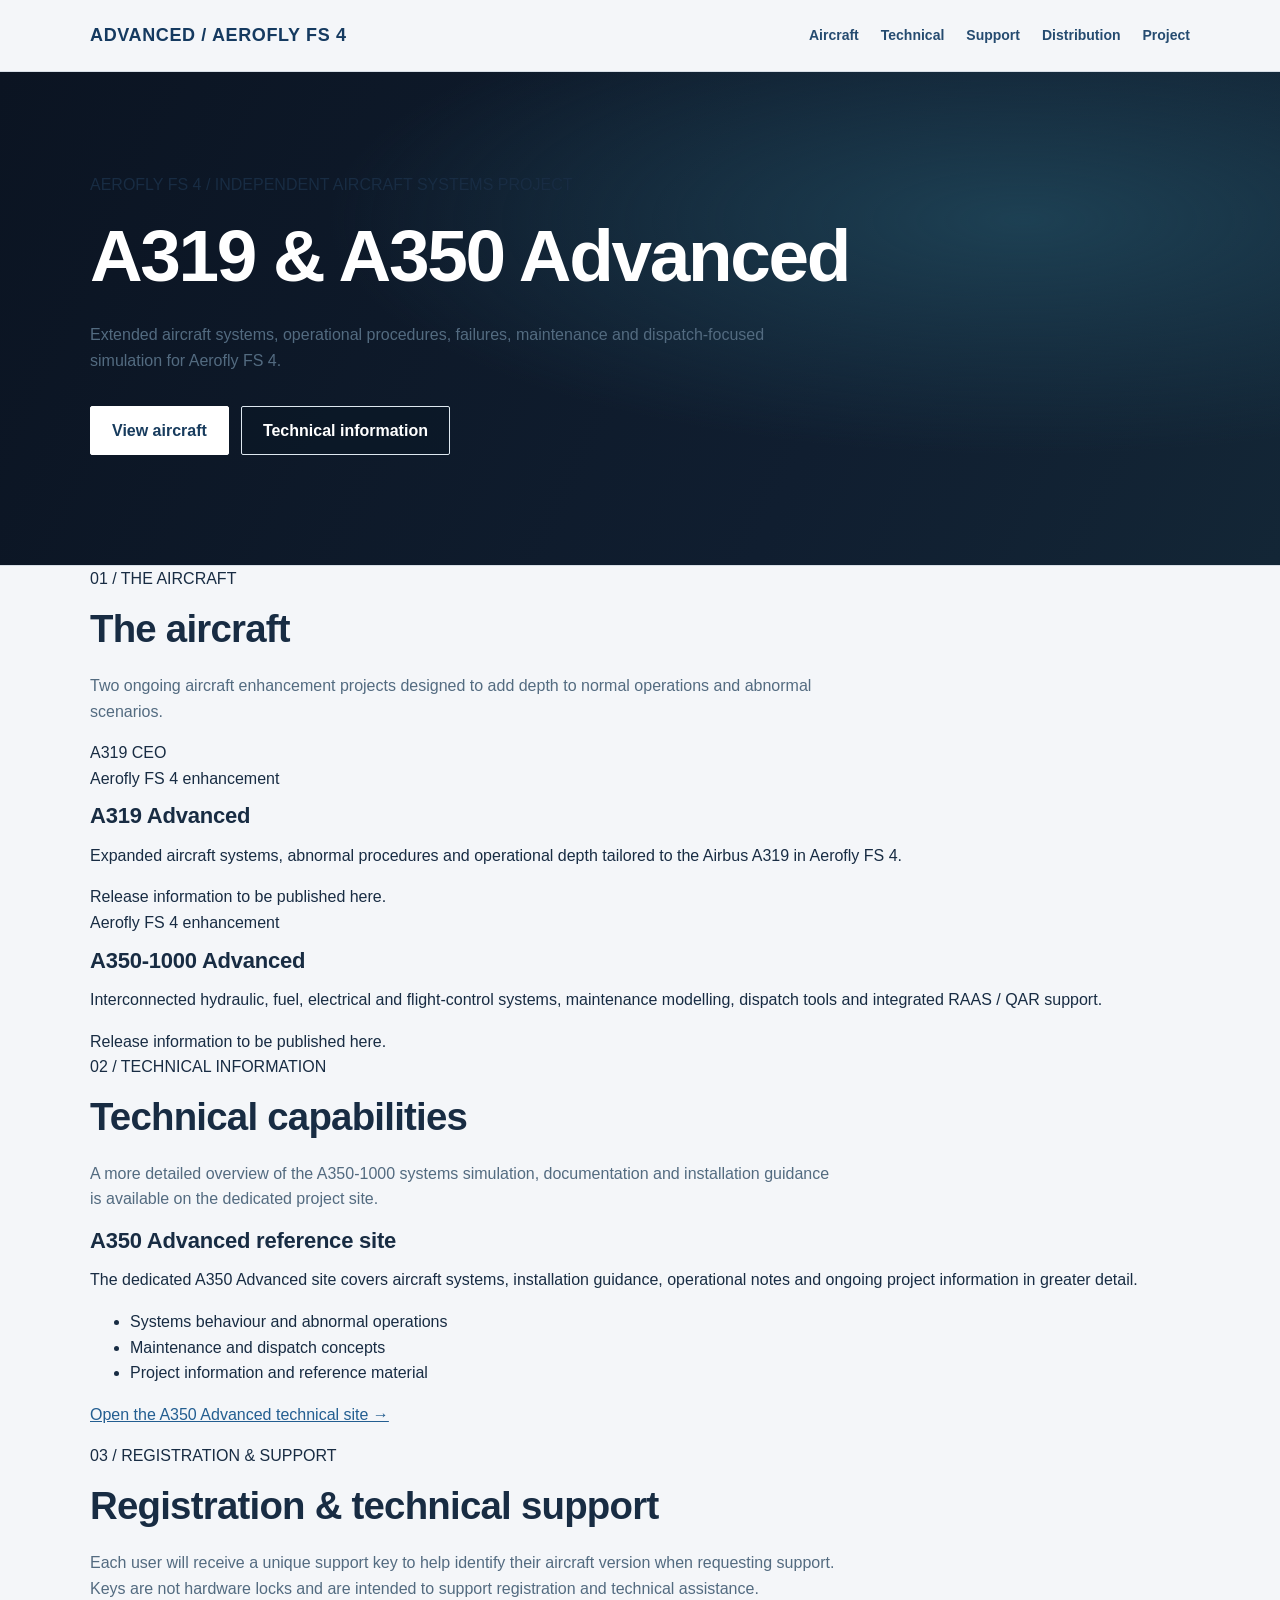
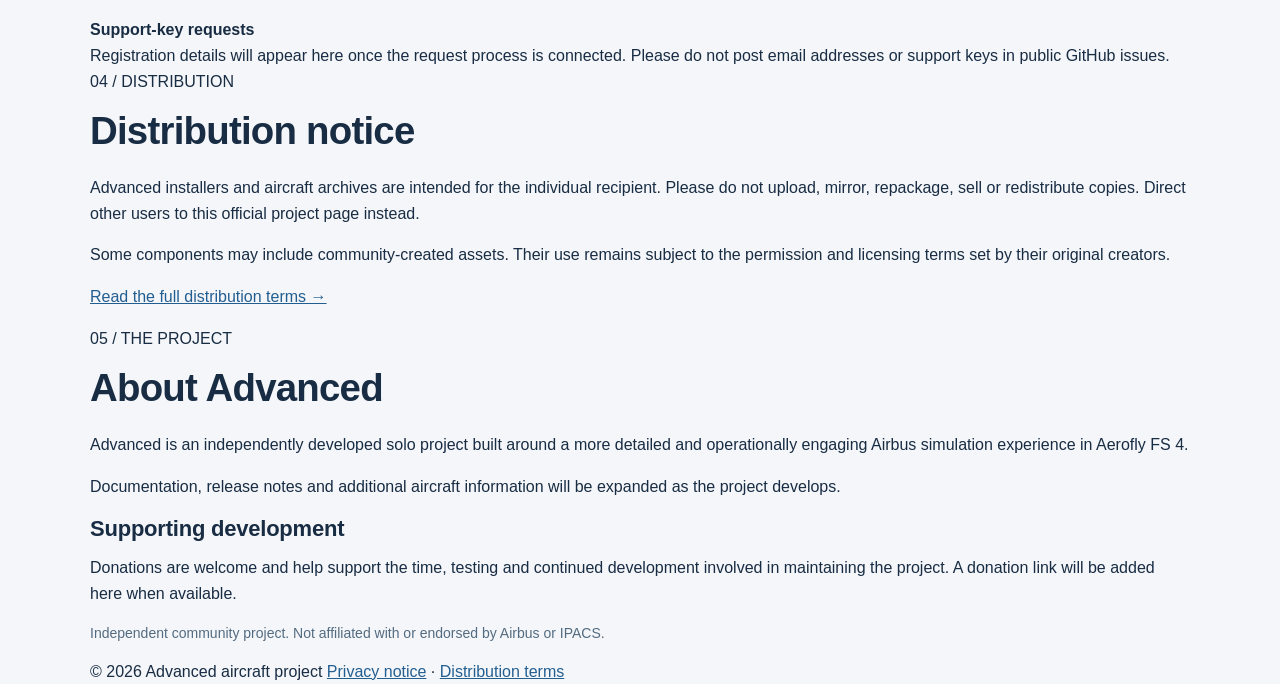
==== commit 98d243ff: "Add files via upload" ====
--- a/index.html
+++ b/index.html
@@ -1,11 +1,134 @@
 <!doctype html>
-<html lang="en"><head><meta charset="utf-8"><meta name="viewport" content="width=device-width,initial-scale=1"><meta name="description" content="A319 and A350-1000 Advanced aircraft systems enhancements for Aerofly FS 4."><title>A319 / A350 Advanced | Aerofly FS 4</title><link rel="stylesheet" href="assets/style.css"></head><body>
-<header class="nav wrap"><a class="brand" href="#top">✈ ADVANCED <span class="soft">/ AEROFLY FS 4</span></a><nav><a href="#aircraft">Aircraft</a><a href="#registration">Support</a><a href="#distribution">Distribution</a><a href="#project">About</a></nav></header>
-<main id="top"><section class="hero hero-photo"><div class="wrap hero-content"><div class="eyebrow">AEROFLY FS 4 &nbsp; / &nbsp; INDEPENDENT AIRCRAFT SYSTEMS PROJECT</div><h1>A319 &amp; A350<br>Advanced</h1><p class="intro">Extended aircraft systems, operational procedures, failures and maintenance simulation for Aerofly FS 4.</p><div class="actions"><a class="button" href="#aircraft">View aircraft</a><a class="button secondary" href="#features">Technical overview</a></div><p class="micro">Unofficial community enhancements for Aerofly FS 4</p></div><div class="hero-credit">A350-1000 Advanced · Aerofly FS 4</div></section>
-<section class="wrap section" id="aircraft"><div class="sectiontag">01 / THE AIRCRAFT</div><h2>The aircraft</h2><p class="lead">Two ongoing aircraft enhancement projects, built to make each flight more engaging from preparation through shutdown.</p><div class="cards"><article class="plane"><div class="art">A319 <span>CEO</span></div><div class="planeinner"><div class="smallcap">Aerofly FS 4 enhancement</div><h3>A319 Advanced</h3><p>Expanded aircraft systems, abnormal scenarios and operational procedures.</p><span class="muted">Public release — in preparation</span></div></article><article class="plane"><div class="art art350" style="padding:0;background:#101b28"><img loading="lazy" style="width:100%;height:100%;object-fit:cover;display:block" src="https://a350advanced.prestit1978.workers.dev/assets/images/a350-hero.jpg" alt="A350 Advanced exterior photograph"></div><div class="planeinner"><div class="smallcap">Aerofly FS 4 enhancement</div><h3>A350-1000 Advanced</h3><p>Interconnected hydraulic, fuel, electrical and flight-control systems, abnormal procedures, dispatch tools, maintenance and integrated RAAS/QAR monitoring.</p><span class="muted">Public release — in preparation</span></div></article></div></section>
-<section class="wrap section" id="features" style="padding-top:0"><div class="sectiontag">A350 ADVANCED / SYSTEMS IN DEPTH</div><h2>Technical capabilities</h2><p class="lead">A deeper simulation of aircraft condition and the operational consequences of system failures.</p><div class="cards"><article class="plane"><img loading="lazy" src="https://a350advanced.prestit1978.workers.dev/assets/images/a350-aerofly-night-exterior.jpg" alt="A350 Advanced at night in Aerofly FS 4" style="width:100%;height:235px;object-fit:cover;display:block"><div class="planeinner"><h3>Systems & aircraft behaviour</h3><p>Hydraulic pressure and braking dependencies, fuel tank management, temperature effects, flight controls and electrical-system consequences.</p></div></article><article class="plane"><img loading="lazy" src="https://a350advanced.prestit1978.workers.dev/assets/images/a350-cockpit.jpg" alt="A350 flight deck" style="width:100%;height:235px;object-fit:cover;display:block"><div class="planeinner"><h3>Operations & abnormal scenarios</h3><p>ECAM and STATUS consequences, dispatch and maintenance functions, failure scenarios, landing-distance considerations and runway-awareness monitoring.</p></div></article></div><p style="margin-top:24px"><a href="https://a350advanced.prestit1978.workers.dev/" target="_blank" rel="noopener">Explore the full A350 technical site and installation guide →</a></p></section>
-<section class="band" id="registration"><div class="wrap split"><div><div class="sectiontag">02 / REGISTRATION & SUPPORT</div><h2>Registration &amp; technical support</h2><p>Each user will receive a unique support key to identify their aircraft version and simplify technical support. Registration is provided at no charge and is not tied to your computer hardware.</p></div><div class="panel"><h3>Support key requests</h3><p>The registration service is being prepared. Request details will appear here when it is ready.</p><div class="smallbox">Example key: <code>A35X-XXXX-XXXX-XXXX</code></div><p class="muted" style="margin-top:15px">Please do not share personal details or support keys in public GitHub issues.</p></div></div></section>
-<section class="wrap section" id="distribution"><div class="sectiontag">03 / DISTRIBUTION</div><div class="warning"><div class="warningheading">PERSONAL USE ONLY · DO NOT REDISTRIBUTE</div><h2>Please do not share the aircraft packages.</h2><p>Advanced installers and aircraft archives are intended for the individual recipient. Please do not upload, mirror, repackage, sell, or distribute copies. Direct other users to this official project page instead.</p><p>Some components may include community-created assets. Their creators retain their rights, and these materials must not be extracted or reused without authorisation. Third-party content will only be distributed where permission allows it.</p><a href="terms.html">Full distribution notice →</a></div></section>
-<section class="band" id="project"><div class="wrap split"><div><div class="sectiontag">04 / THE PROJECT</div><h2>About Advanced</h2><p>Advanced is a solo development project built through research, ongoing testing and a love of realistic flight simulation. Documentation, improvements and release information will be added as the aircraft are prepared for distribution.</p></div><div class="panel"><h3>Support development</h3><p>Donations are welcome and help support the time and resources involved in continued development, testing and documentation. They are entirely optional.</p><p class="muted">A donation link will be added here when available.</p></div></div></section>
-<section class="wrap section last"><div class="sectiontag">05 / DOCUMENTATION</div><h2>Manuals & release notes</h2><p>Aircraft documentation, known issues and release notes will accompany the approved releases.</p><p class="muted">Independent community project. Not affiliated with or endorsed by Airbus or IPACS. Requires Aerofly FS 4.</p></section></main>
-<footer class="wrap footer"><span>© 2026 Advanced aircraft project</span><span><a href="privacy.html">Privacy notice</a> · <a href="terms.html">Distribution terms</a></span></footer></body></html>+<html lang="en">
+<head>
+  <meta charset="utf-8">
+  <meta name="viewport" content="width=device-width, initial-scale=1">
+  <meta name="description" content="A319 and A350-1000 Advanced aircraft systems enhancements for Aerofly FS 4.">
+  <title>A319 / A350 Advanced | Aerofly FS 4</title>
+  <link rel="stylesheet" href="assets/style.css">
+</head>
+<body>
+  <header class="site-header">
+    <div class="wrap nav">
+      <a class="brand" href="#top">ADVANCED <span>/ AEROFLY FS 4</span></a>
+      <nav>
+        <a href="#aircraft">Aircraft</a>
+        <a href="#features">Technical</a>
+        <a href="#registration">Support</a>
+        <a href="#distribution">Distribution</a>
+        <a href="#project">Project</a>
+      </nav>
+    </div>
+  </header>
+
+  <main id="top">
+    <section class="hero">
+      <div class="hero-overlay"></div>
+      <div class="wrap hero-content frame">
+        <div class="section-tag light">AEROFLY FS 4 / INDEPENDENT AIRCRAFT SYSTEMS PROJECT</div>
+        <h1>A319 &amp; A350 Advanced</h1>
+        <p class="lead hero-lead">Extended aircraft systems, operational procedures, failures, maintenance and dispatch-focused simulation for Aerofly FS 4.</p>
+        <div class="actions">
+          <a class="button primary" href="#aircraft">View aircraft</a>
+          <a class="button secondary" href="#features">Technical information</a>
+        </div>
+      </div>
+    </section>
+
+    <section id="aircraft" class="wrap page-section">
+      <div class="section-tag">01 / THE AIRCRAFT</div>
+      <h2>The aircraft</h2>
+      <p class="lead">Two ongoing aircraft enhancement projects designed to add depth to normal operations and abnormal scenarios.</p>
+
+      <div class="card-grid two-col">
+        <article class="card framed-card aircraft-card">
+          <div class="card-top placeholder-a319">
+            <div class="placeholder-title">A319 CEO</div>
+          </div>
+          <div class="card-body">
+            <div class="minor-label">Aerofly FS 4 enhancement</div>
+            <h3>A319 Advanced</h3>
+            <p>Expanded aircraft systems, abnormal procedures and operational depth tailored to the Airbus A319 in Aerofly FS 4.</p>
+            <div class="status">Release information to be published here.</div>
+          </div>
+        </article>
+
+        <article class="card framed-card aircraft-card">
+          <div class="card-top image-card" style="background-image:url('https://a350advanced.prestit1978.workers.dev/assets/images/a350-aerofly-night-exterior.jpg')"></div>
+          <div class="card-body">
+            <div class="minor-label">Aerofly FS 4 enhancement</div>
+            <h3>A350-1000 Advanced</h3>
+            <p>Interconnected hydraulic, fuel, electrical and flight-control systems, maintenance modelling, dispatch tools and integrated RAAS / QAR support.</p>
+            <div class="status">Release information to be published here.</div>
+          </div>
+        </article>
+      </div>
+    </section>
+
+    <section id="features" class="wrap page-section">
+      <div class="section-tag">02 / TECHNICAL INFORMATION</div>
+      <h2>Technical capabilities</h2>
+      <p class="lead">A more detailed overview of the A350-1000 systems simulation, documentation and installation guidance is available on the dedicated project site.</p>
+
+      <div class="feature-layout">
+        <div class="feature-media framed-card image-panel" style="background-image:url('https://a350advanced.prestit1978.workers.dev/assets/images/a350-hero.jpg')"></div>
+        <div class="framed-card feature-panel">
+          <h3>A350 Advanced reference site</h3>
+          <p>The dedicated A350 Advanced site covers aircraft systems, installation guidance, operational notes and ongoing project information in greater detail.</p>
+          <ul class="bullet-list">
+            <li>Systems behaviour and abnormal operations</li>
+            <li>Maintenance and dispatch concepts</li>
+            <li>Project information and reference material</li>
+          </ul>
+          <p><a class="text-link" href="https://a350advanced.prestit1978.workers.dev/" target="_blank" rel="noopener">Open the A350 Advanced technical site →</a></p>
+        </div>
+      </div>
+    </section>
+
+    <section id="registration" class="wrap page-section">
+      <div class="section-tag">03 / REGISTRATION &amp; SUPPORT</div>
+      <div class="framed-card content-block">
+        <h2>Registration &amp; technical support</h2>
+        <p class="lead">Each user will receive a unique support key to help identify their aircraft version when requesting support. Keys are not hardware locks and are intended to support registration and technical assistance.</p>
+        <div class="info-box">
+          <strong>Support-key requests</strong><br>
+          Registration details will appear here once the request process is connected. Please do not post email addresses or support keys in public GitHub issues.
+        </div>
+      </div>
+    </section>
+
+    <section id="distribution" class="wrap page-section">
+      <div class="section-tag">04 / DISTRIBUTION</div>
+      <div class="framed-card content-block warning-block">
+        <h2>Distribution notice</h2>
+        <p>Advanced installers and aircraft archives are intended for the individual recipient. Please do not upload, mirror, repackage, sell or redistribute copies. Direct other users to this official project page instead.</p>
+        <p>Some components may include community-created assets. Their use remains subject to the permission and licensing terms set by their original creators.</p>
+        <p><a class="text-link" href="terms.html">Read the full distribution terms →</a></p>
+      </div>
+    </section>
+
+    <section id="project" class="wrap page-section last-section">
+      <div class="section-tag">05 / THE PROJECT</div>
+      <div class="framed-card content-block two-col-text">
+        <div>
+          <h2>About Advanced</h2>
+          <p>Advanced is an independently developed solo project built around a more detailed and operationally engaging Airbus simulation experience in Aerofly FS 4.</p>
+          <p>Documentation, release notes and additional aircraft information will be expanded as the project develops.</p>
+        </div>
+        <div>
+          <h3>Supporting development</h3>
+          <p>Donations are welcome and help support the time, testing and continued development involved in maintaining the project. A donation link will be added here when available.</p>
+          <p class="muted">Independent community project. Not affiliated with or endorsed by Airbus or IPACS.</p>
+        </div>
+      </div>
+    </section>
+  </main>
+
+  <footer class="site-footer">
+    <div class="wrap footer-inner">
+      <span>© 2026 Advanced aircraft project</span>
+      <span><a href="privacy.html">Privacy notice</a> · <a href="terms.html">Distribution terms</a></span>
+    </div>
+  </footer>
+</body>
+</html>
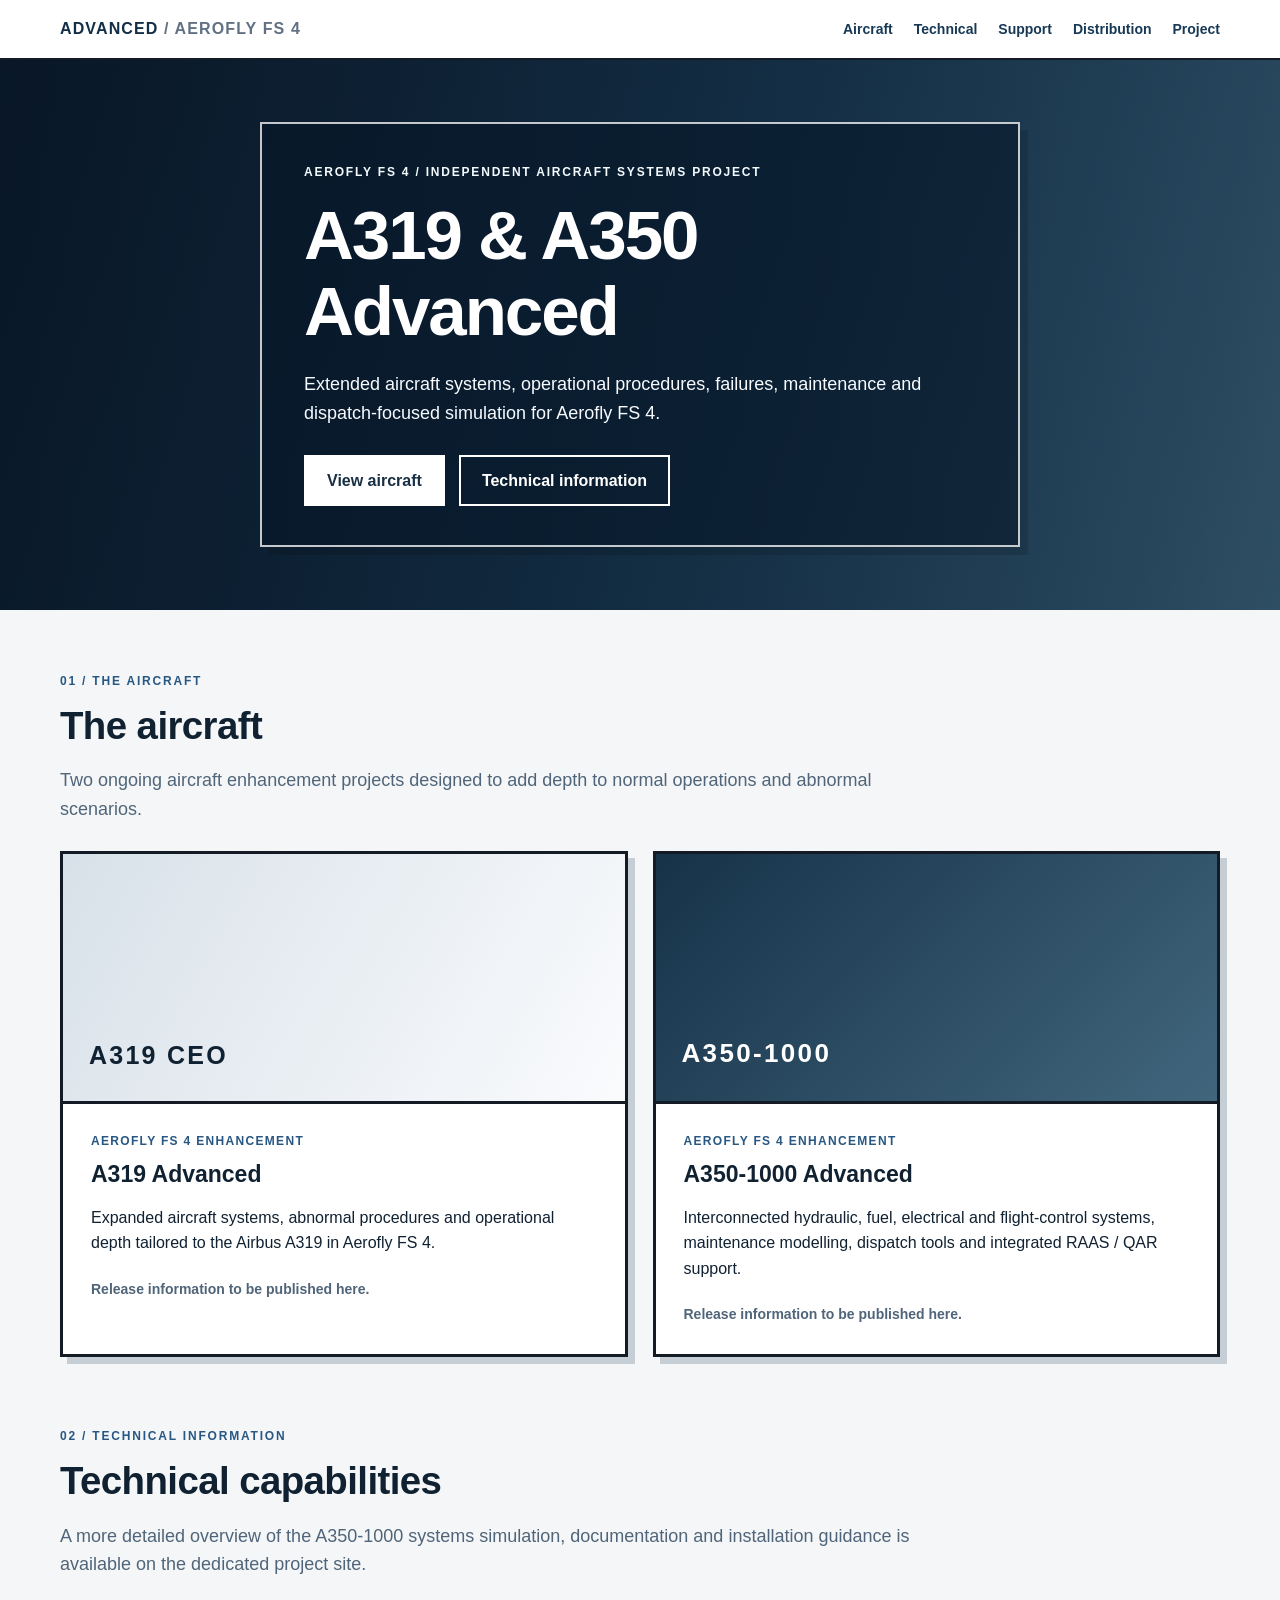
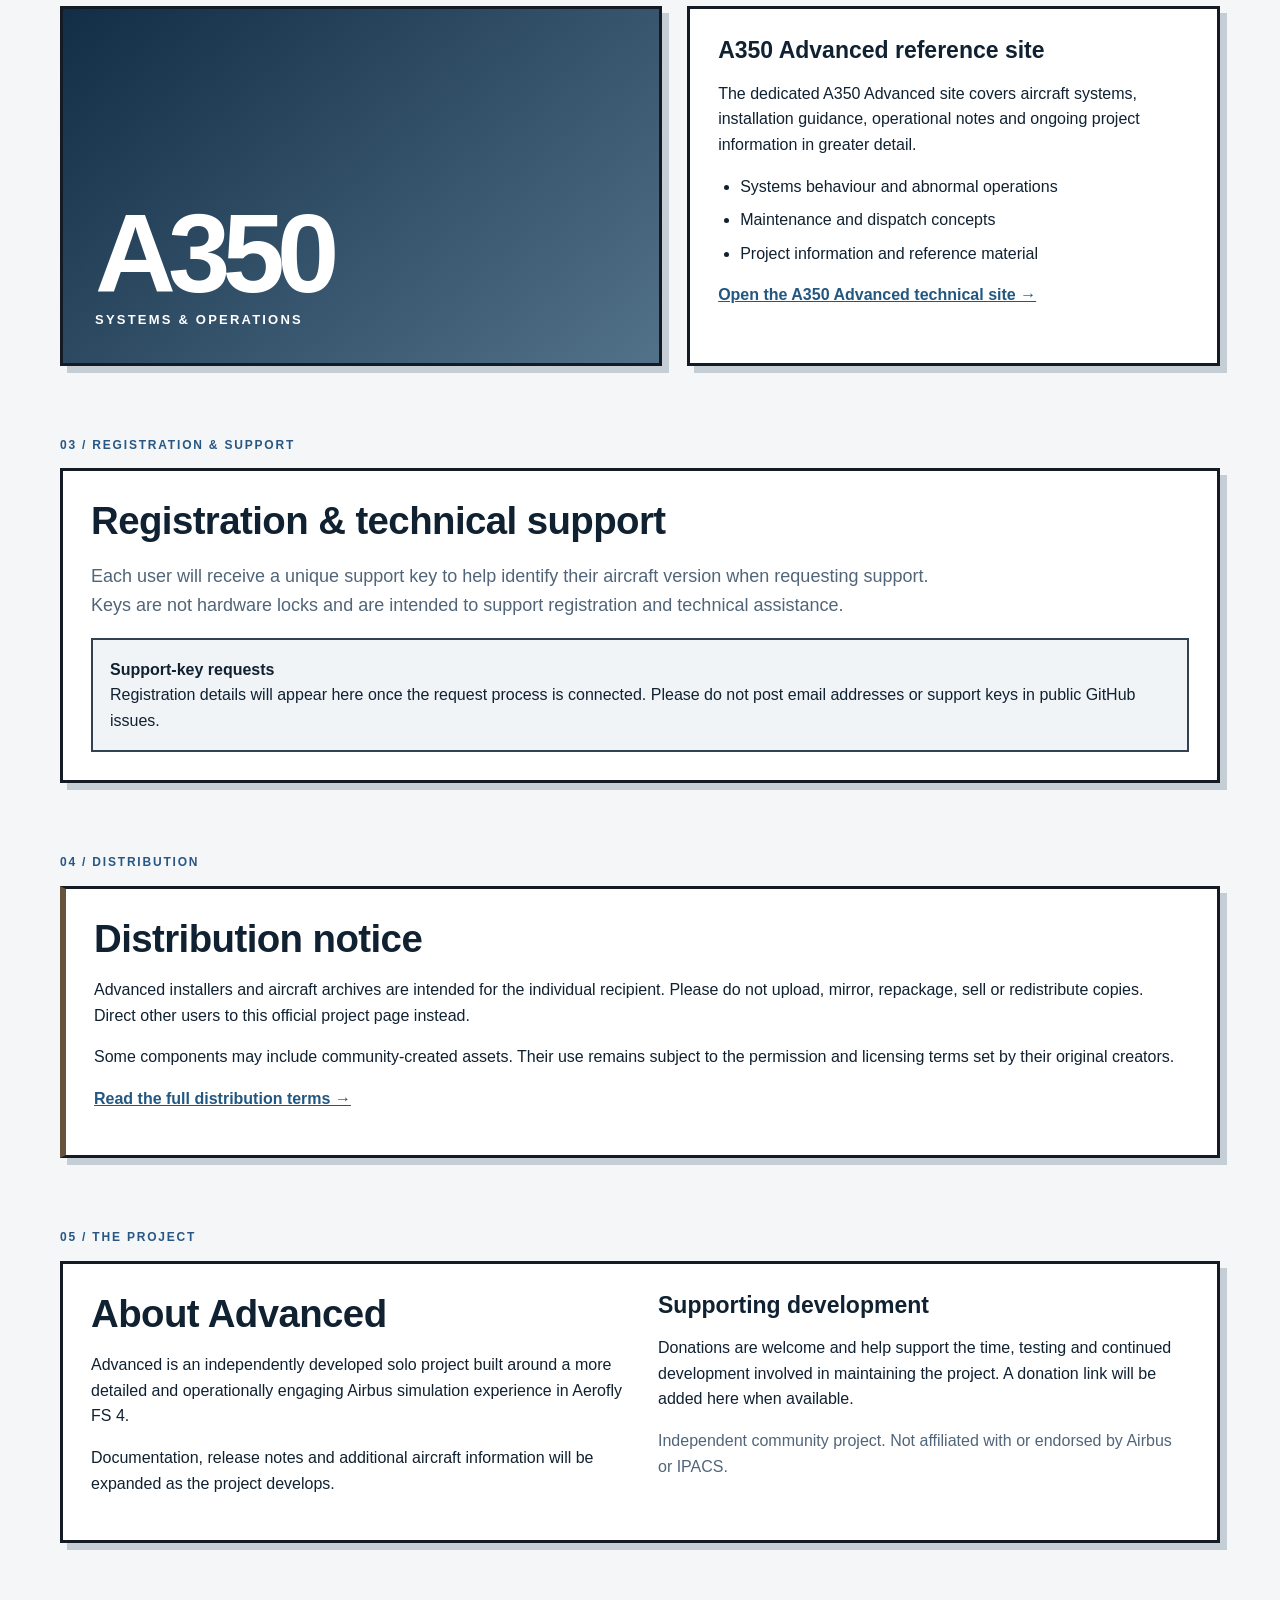
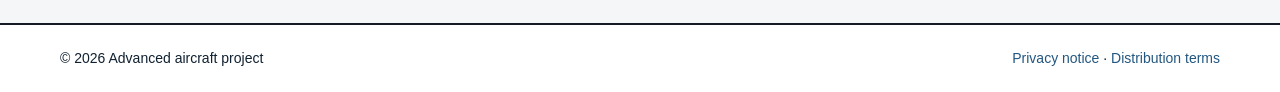
==== commit 83e1e7e6: "Replace unavailable remote photo areas with deliberate technical panels" ====
--- a/index.html
+++ b/index.html
@@ -54,7 +54,7 @@
         </article>
 
         <article class="card framed-card aircraft-card">
-          <div class="card-top image-card" style="background-image:url('https://a350advanced.prestit1978.workers.dev/assets/images/a350-aerofly-night-exterior.jpg')"></div>
+          <div class="card-top image-card aircraft-350"><div class="placeholder-title">A350-1000</div></div>
           <div class="card-body">
             <div class="minor-label">Aerofly FS 4 enhancement</div>
             <h3>A350-1000 Advanced</h3>
@@ -71,7 +71,7 @@
       <p class="lead">A more detailed overview of the A350-1000 systems simulation, documentation and installation guidance is available on the dedicated project site.</p>
 
       <div class="feature-layout">
-        <div class="feature-media framed-card image-panel" style="background-image:url('https://a350advanced.prestit1978.workers.dev/assets/images/a350-hero.jpg')"></div>
+        <div class="feature-media framed-card image-panel technical-panel"><div class="technical-number">A350</div><span>SYSTEMS &amp; OPERATIONS</span></div>
         <div class="framed-card feature-panel">
           <h3>A350 Advanced reference site</h3>
           <p>The dedicated A350 Advanced site covers aircraft systems, installation guidance, operational notes and ongoing project information in greater detail.</p>
--- a/assets/style.css
+++ b/assets/style.css
@@ -1,9 +1,11 @@
-:root{color-scheme:dark;--bg:#0a1019;--surface:#111b29;--surface2:#152234;--line:#2b3d52;--ink:#f0f5fa;--muted:#afc0cf;--cyan:#77c7de;--accent:#dcab65}*{box-sizing:border-box}html{scroll-behavior:smooth}body{margin:0;background:var(--bg);color:var(--ink);font:16px/1.7 system-ui,-apple-system,Segoe UI,Arial,sans-serif}a{color:var(--cyan)}.wrap{width:min(1100px,calc(100% - 42px));margin:auto}.nav{display:flex;align-items:center;justify-content:space-between;gap:16px;padding:19px 0}.brand{font-size:18px;font-weight:800;letter-spacing:.07em;color:#fff;text-decoration:none}.soft{font-size:12px;font-weight:500;color:var(--muted)}nav{display:flex;flex-wrap:wrap;gap:22px}nav a{color:#d9e7ef;text-decoration:none;font-size:14px}nav a:hover,.footer a:hover{color:white}.hero{border-block:1px solid var(--line);background:radial-gradient(ellipse at 80% 30%,#1d4053 0%,transparent 48%),linear-gradient(115deg,#0b1422,#101e30 65%,#132636);padding:100px 0 110px}.eyebrow,.sectiontag{text-transform:uppercase;font-size:12px;letter-spacing:.2em;font-weight:700;color:var(--cyan)}h1,h2,h3,p{margin-top:0}h1{font-size:clamp(52px,8vw,104px);letter-spacing:-.055em;line-height:1.04;margin:22px 0 25px}h1 span{color:var(--cyan)}h2{font-size:clamp(30px,4vw,47px);line-height:1.15;letter-spacing:-.035em;margin:15px 0 22px}h3{font-size:24px;line-height:1.2;margin:12px 0 13px}.intro{max-width:690px;font-size:19px;color:#d1e0e9}.actions{display:flex;gap:12px;flex-wrap:wrap;margin-top:32px}.button{display:inline-block;border:1px solid var(--cyan);padding:11px 19px;border-radius:6px;background:var(--cyan);color:#081622;text-decoration:none;font-weight:750}.button.secondary{background:transparent;color:var(--ink);border-color:#6a879e}.micro{margin:18px 0 0;color:var(--muted);font-size:13px}.section{padding:84px 0}.lead{color:var(--muted);max-width:750px}.cards{display:grid;grid-template-columns:repeat(2,minmax(0,1fr));gap:24px;margin-top:36px}.plane,.panel,.warning{border:1px solid var(--line);border-radius:12px;overflow:hidden;background:var(--surface)}.art{height:165px;padding:48px 30px;font-size:54px;font-weight:800;letter-spacing:-.045em;background:linear-gradient(125deg,#173246,#2e5971 60%,#132232);color:white}.art span{font-size:24px;color:#b9d5e0}.art350{background:linear-gradient(125deg,#152d44,#395671 60%,#121e2a)}.planeinner{padding:28px}.planeinner p,.panel p,.split p,.last p{color:var(--muted)}.muted{color:var(--muted);font-size:14px}.smallcap{font-size:12px;letter-spacing:.12em;text-transform:uppercase;color:var(--cyan)}.band{background:#0e1825;border-block:1px solid var(--line);padding:78px 0}.split{display:grid;grid-template-columns:1.15fr 1fr;gap:60px;align-items:center}.panel{padding:29px}.smallbox{border:1px solid var(--line);border-radius:6px;background:#0b1521;padding:13px 16px;color:#c1dce7;font-size:14px}code{font:13px ui-monospace,Consolas,monospace}.warning{padding:31px;border-color:#6a563b;background:linear-gradient(145deg,#242117,#151b22)}.warningheading{color:#f0ca8e;font-size:12px;letter-spacing:.1em;font-weight:800}.warning h2{font-size:30px}.warning p{max-width:930px}.last{padding-bottom:110px}.footer{border-top:1px solid var(--line);padding:28px 0 45px;display:flex;justify-content:space-between;gap:20px;flex-wrap:wrap;color:var(--muted);font-size:13px}.footer a{color:var(--muted)}.simple{max-width:850px;padding:70px 0 120px}.simple li{margin:10px 0}@media(max-width:720px){.nav{align-items:flex-start;flex-direction:column}.cards,.split{grid-template-columns:1fr}.split{gap:25px}.hero{padding:70px 0}.section,.band{padding:55px 0}.art{height:128px;padding:30px 24px;font-size:45px}}
-/* Corporate aviation presentation */
-:root{--bg:#f4f6f9;--surface:#fff;--surface2:#e8edf2;--line:#d7dee6;--ink:#182c43;--muted:#50677f;--cyan:#235e91;--accent:#235e91}
-body{background:var(--bg);color:var(--ink);font-family:Arial,"Helvetica Neue",Helvetica,sans-serif;line-height:1.6}
-.nav{padding:21px 0}.brand{color:#153a60;font-size:18px;letter-spacing:.035em}.soft{color:#61758c}nav a{color:#254b70;font-weight:600}
-.hero-photo{position:relative;min-height:560px;display:flex;align-items:center;padding:88px 0;background:#142e49;background-image:linear-gradient(90deg,rgba(9,29,51,.96) 0%,rgba(11,35,58,.88) 33%,rgba(12,40,65,.47) 70%,rgba(12,34,53,.32) 100%),url('https://a350advanced.prestit1978.workers.dev/assets/images/a350-aerofly-night-exterior.jpg');background-size:cover;background-position:center 44%;border:0}
-.hero-content{position:relative;z-index:1}.hero h1{font-size:clamp(44px,5.7vw,73px);line-height:1.07;letter-spacing:-.032em;font-weight:650;margin:20px 0 27px;color:#fff}.hero h1 span{color:#fff}.hero .intro{font-size:18px;max-width:570px;color:#ebf1f6}.hero .eyebrow{color:#c1d7e5;font-size:11px;letter-spacing:.15em}.hero .button{border-radius:2px;background:#fff;color:#173b5d;border-color:#fff;padding:11px 21px}.hero .button.secondary{background:rgba(4,17,32,.18);border-color:#dee8f0;color:#fff}.hero .micro{color:#c7d7e6}.hero-credit{position:absolute;bottom:18px;right:max(20px,calc((100vw - 1100px)/2));color:#c9d7e2;font-size:11px;letter-spacing:.06em}
-.section{padding:70px 0}.sectiontag{color:#276b9c;letter-spacing:.14em}h2{font-size:clamp(29px,3vw,39px);letter-spacing:-.02em;font-weight:650}h3{font-size:22px;letter-spacing:-.01em}.lead{font-size:16px}.plane,.panel{border-radius:3px;box-shadow:0 3px 16px rgba(10,36,63,.06)}.planeinner{padding:25px}.planeinner p,.panel p,.split p,.last p,.lead,.muted{color:#536b80}.smallcap{color:#315f87}.band{background:#eaf0f5;border-color:#d7e0e8}.smallbox{background:#f1f5f9;color:#294f70}.warning{background:#fff;border-color:#b5c5d4;border-left:4px solid #b18148;border-radius:3px}.warningheading{color:#895a26}.warning p{color:#425d76}.footer{color:#536b80}.footer a{color:#315f87}.last{padding-bottom:80px}
-@media(max-width:720px){.hero-photo{min-height:490px;background-position:62% center}.hero h1{font-size:46px}.hero-credit{right:18px}.nav{padding:16px 0}}
+:root{--bg:#f4f6f8;--ink:#102131;--muted:#506579;--navy:#112941;--border:#141b24;--blue:#285783}*{box-sizing:border-box}html{scroll-behavior:smooth}body{margin:0;background:var(--bg);color:var(--ink);font:16px/1.6 Arial,Helvetica,sans-serif}a{color:#235780;text-decoration:none}a:hover{text-decoration:underline}.wrap{width:min(1160px,calc(100% - 42px));margin-inline:auto}.site-header{background:#fff;border-bottom:2px solid var(--border);position:sticky;top:0;z-index:20}.nav{display:flex;justify-content:space-between;align-items:center;gap:20px;padding:16px 0}.brand{font-weight:750;letter-spacing:.07em;color:#132e47}.brand span{color:#617183}nav{display:flex;flex-wrap:wrap;gap:21px}nav a{color:#173955;font-size:14px;font-weight:700}.hero{min-height:550px;position:relative;display:flex;align-items:center;background-color:#172f47;background-image:linear-gradient(120deg,#152d48,#345671);background-size:cover;background-position:center}.hero-overlay{position:absolute;inset:0;background:linear-gradient(90deg,rgba(9,25,43,.80),rgba(14,37,57,.44))}.hero-content{position:relative;z-index:1;max-width:760px;padding:39px 42px;margin-block:32px;background:rgba(10,24,40,.54);border:2px solid rgba(255,255,255,.76);box-shadow:8px 8px 0 rgba(0,0,0,.14)}.section-tag{color:var(--blue);font-size:12px;text-transform:uppercase;letter-spacing:.15em;font-weight:750;margin-bottom:13px}.section-tag.light{color:#d5e2ee}.hero h1{font-size:clamp(42px,5.4vw,70px);letter-spacing:-.03em;color:#fff;line-height:1.1;margin:15px 0 21px}.hero-lead{color:#eef4f8;font-size:18px}.actions{display:flex;flex-wrap:wrap;gap:14px;margin-top:27px}.button{padding:11px 21px;border:2px solid #fff;font-weight:700;display:inline-block}.button.primary{background:#fff;color:#182f44}.button.secondary{color:#fff}.page-section{padding:62px 0 8px}h2{font-size:clamp(29px,3vw,43px);letter-spacing:-.015em;line-height:1.16;margin:0 0 15px}h3{font-size:23px;line-height:1.2;margin:0 0 15px}.lead{color:var(--muted);font-size:18px;max-width:850px}.framed-card{border:3px solid var(--border);box-shadow:7px 7px 0 #c5cdd5;background:#fff}.card-grid{display:grid;gap:25px;margin-top:27px}.two-col{grid-template-columns:repeat(2,minmax(0,1fr))}.card-top{height:250px;border-bottom:3px solid var(--border);background-color:#e5ebf0}.image-card,.image-panel{background-size:cover;background-position:center}.placeholder-a319{display:flex;align-items:end;padding:26px;background:linear-gradient(120deg,#d8e1e9,#fafbfd)}.placeholder-title{font-weight:750;letter-spacing:.09em;font-size:25px}.card-body,.feature-panel,.content-block{padding:28px}.minor-label{font-size:12px;letter-spacing:.11em;text-transform:uppercase;color:var(--blue);font-weight:750;margin-bottom:10px}.status{color:var(--muted);font-size:14px;font-weight:700;margin-top:22px}.feature-layout{display:grid;grid-template-columns:1.13fr 1fr;gap:25px;margin-top:27px}.feature-media{min-height:360px;background-color:#d8e2e9}.bullet-list{padding-left:22px}.bullet-list li{margin-bottom:8px}.text-link{font-weight:700;text-decoration:underline}.info-box{background:#f1f4f7;padding:17px;border:2px solid #334250}.warning-block{border-left:6px solid #66533c}.two-col-text{display:grid;grid-template-columns:1fr 1fr;gap:36px}.muted{color:var(--muted)}.last-section{padding-bottom:80px}.site-footer{background:#fff;border-top:2px solid var(--border)}.footer-inner{display:flex;justify-content:space-between;flex-wrap:wrap;gap:20px;padding:22px 0;font-size:14px}@media(max-width:830px){.two-col,.feature-layout,.two-col-text{grid-template-columns:1fr}.hero{min-height:470px}.hero-content{padding:27px}.card-top{height:205px}}@media(max-width:640px){.nav{align-items:start;flex-direction:column}nav{gap:12px}.hero h1{font-size:42px}.wrap{width:calc(100% - 26px)}}
+/* Reliability / readability pass: ensure intentional panels when remote images are unavailable */
+.hero{background-image:linear-gradient(110deg,#101e30 0%,#1b3b55 55%,#375a70 100%)}
+.hero-overlay{background:linear-gradient(90deg,rgba(4,18,33,.58),rgba(6,25,42,.18))}
+.hero .section-tag.light{color:#f4fbff!important}
+.hero p.hero-lead,.hero .hero-lead{color:#f7fbff!important;opacity:1}
+.hero-content{background:rgba(6,22,39,.58)}
+.aircraft-350{display:flex;align-items:end;padding:26px;background:linear-gradient(135deg,#163249,#41667c)!important}
+.aircraft-350 .placeholder-title{color:white;font-size:26px}
+.technical-panel{display:flex;flex-direction:column;align-items:flex-start;justify-content:end;padding:32px;background:linear-gradient(140deg,#122d46,#52728a)!important;color:#fff}
+.technical-number{font-size:clamp(58px,9vw,112px);line-height:1;font-weight:750;letter-spacing:-.07em}.technical-panel span{letter-spacing:.17em;font-size:13px;font-weight:700}
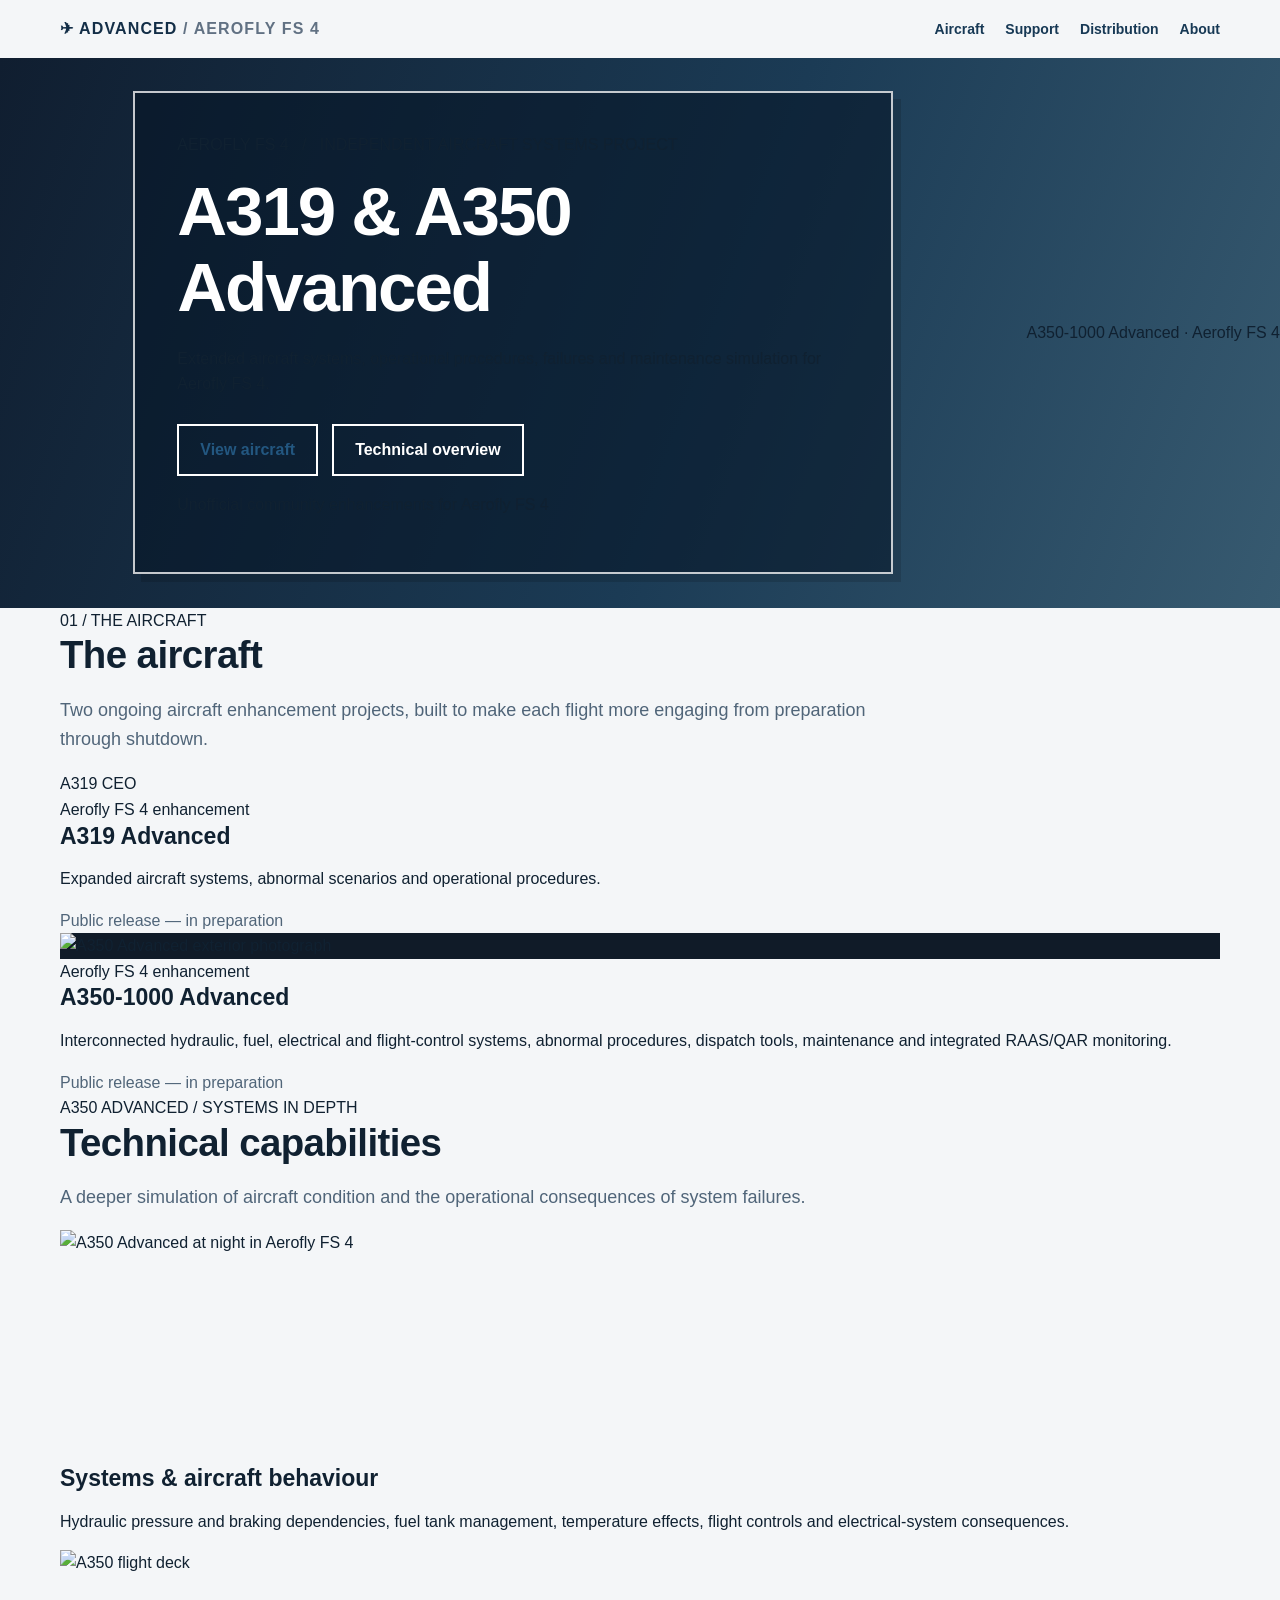
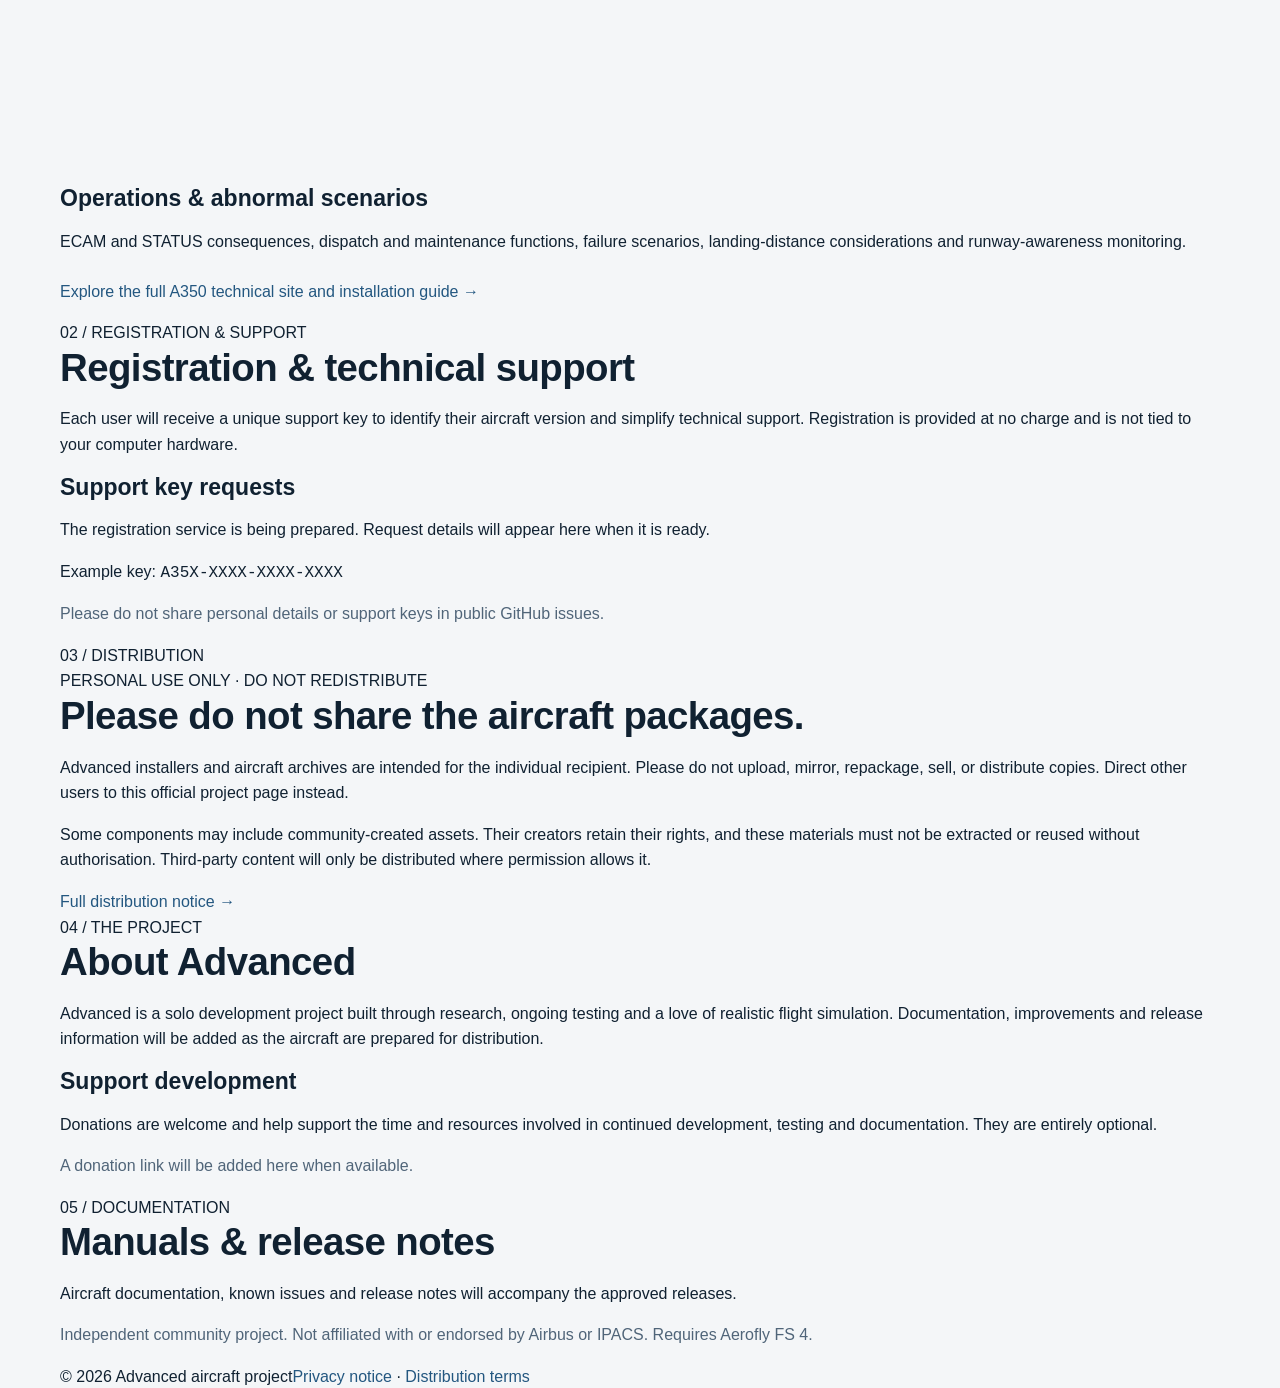
==== commit 18844bac: "Restore earlier clean white corporate design" ====
--- a/index.html
+++ b/index.html
@@ -1,134 +1,11 @@
 <!doctype html>
-<html lang="en">
-<head>
-  <meta charset="utf-8">
-  <meta name="viewport" content="width=device-width, initial-scale=1">
-  <meta name="description" content="A319 and A350-1000 Advanced aircraft systems enhancements for Aerofly FS 4.">
-  <title>A319 / A350 Advanced | Aerofly FS 4</title>
-  <link rel="stylesheet" href="assets/style.css">
-</head>
-<body>
-  <header class="site-header">
-    <div class="wrap nav">
-      <a class="brand" href="#top">ADVANCED <span>/ AEROFLY FS 4</span></a>
-      <nav>
-        <a href="#aircraft">Aircraft</a>
-        <a href="#features">Technical</a>
-        <a href="#registration">Support</a>
-        <a href="#distribution">Distribution</a>
-        <a href="#project">Project</a>
-      </nav>
-    </div>
-  </header>
-
-  <main id="top">
-    <section class="hero">
-      <div class="hero-overlay"></div>
-      <div class="wrap hero-content frame">
-        <div class="section-tag light">AEROFLY FS 4 / INDEPENDENT AIRCRAFT SYSTEMS PROJECT</div>
-        <h1>A319 &amp; A350 Advanced</h1>
-        <p class="lead hero-lead">Extended aircraft systems, operational procedures, failures, maintenance and dispatch-focused simulation for Aerofly FS 4.</p>
-        <div class="actions">
-          <a class="button primary" href="#aircraft">View aircraft</a>
-          <a class="button secondary" href="#features">Technical information</a>
-        </div>
-      </div>
-    </section>
-
-    <section id="aircraft" class="wrap page-section">
-      <div class="section-tag">01 / THE AIRCRAFT</div>
-      <h2>The aircraft</h2>
-      <p class="lead">Two ongoing aircraft enhancement projects designed to add depth to normal operations and abnormal scenarios.</p>
-
-      <div class="card-grid two-col">
-        <article class="card framed-card aircraft-card">
-          <div class="card-top placeholder-a319">
-            <div class="placeholder-title">A319 CEO</div>
-          </div>
-          <div class="card-body">
-            <div class="minor-label">Aerofly FS 4 enhancement</div>
-            <h3>A319 Advanced</h3>
-            <p>Expanded aircraft systems, abnormal procedures and operational depth tailored to the Airbus A319 in Aerofly FS 4.</p>
-            <div class="status">Release information to be published here.</div>
-          </div>
-        </article>
-
-        <article class="card framed-card aircraft-card">
-          <div class="card-top image-card aircraft-350"><div class="placeholder-title">A350-1000</div></div>
-          <div class="card-body">
-            <div class="minor-label">Aerofly FS 4 enhancement</div>
-            <h3>A350-1000 Advanced</h3>
-            <p>Interconnected hydraulic, fuel, electrical and flight-control systems, maintenance modelling, dispatch tools and integrated RAAS / QAR support.</p>
-            <div class="status">Release information to be published here.</div>
-          </div>
-        </article>
-      </div>
-    </section>
-
-    <section id="features" class="wrap page-section">
-      <div class="section-tag">02 / TECHNICAL INFORMATION</div>
-      <h2>Technical capabilities</h2>
-      <p class="lead">A more detailed overview of the A350-1000 systems simulation, documentation and installation guidance is available on the dedicated project site.</p>
-
-      <div class="feature-layout">
-        <div class="feature-media framed-card image-panel technical-panel"><div class="technical-number">A350</div><span>SYSTEMS &amp; OPERATIONS</span></div>
-        <div class="framed-card feature-panel">
-          <h3>A350 Advanced reference site</h3>
-          <p>The dedicated A350 Advanced site covers aircraft systems, installation guidance, operational notes and ongoing project information in greater detail.</p>
-          <ul class="bullet-list">
-            <li>Systems behaviour and abnormal operations</li>
-            <li>Maintenance and dispatch concepts</li>
-            <li>Project information and reference material</li>
-          </ul>
-          <p><a class="text-link" href="https://a350advanced.prestit1978.workers.dev/" target="_blank" rel="noopener">Open the A350 Advanced technical site →</a></p>
-        </div>
-      </div>
-    </section>
-
-    <section id="registration" class="wrap page-section">
-      <div class="section-tag">03 / REGISTRATION &amp; SUPPORT</div>
-      <div class="framed-card content-block">
-        <h2>Registration &amp; technical support</h2>
-        <p class="lead">Each user will receive a unique support key to help identify their aircraft version when requesting support. Keys are not hardware locks and are intended to support registration and technical assistance.</p>
-        <div class="info-box">
-          <strong>Support-key requests</strong><br>
-          Registration details will appear here once the request process is connected. Please do not post email addresses or support keys in public GitHub issues.
-        </div>
-      </div>
-    </section>
-
-    <section id="distribution" class="wrap page-section">
-      <div class="section-tag">04 / DISTRIBUTION</div>
-      <div class="framed-card content-block warning-block">
-        <h2>Distribution notice</h2>
-        <p>Advanced installers and aircraft archives are intended for the individual recipient. Please do not upload, mirror, repackage, sell or redistribute copies. Direct other users to this official project page instead.</p>
-        <p>Some components may include community-created assets. Their use remains subject to the permission and licensing terms set by their original creators.</p>
-        <p><a class="text-link" href="terms.html">Read the full distribution terms →</a></p>
-      </div>
-    </section>
-
-    <section id="project" class="wrap page-section last-section">
-      <div class="section-tag">05 / THE PROJECT</div>
-      <div class="framed-card content-block two-col-text">
-        <div>
-          <h2>About Advanced</h2>
-          <p>Advanced is an independently developed solo project built around a more detailed and operationally engaging Airbus simulation experience in Aerofly FS 4.</p>
-          <p>Documentation, release notes and additional aircraft information will be expanded as the project develops.</p>
-        </div>
-        <div>
-          <h3>Supporting development</h3>
-          <p>Donations are welcome and help support the time, testing and continued development involved in maintaining the project. A donation link will be added here when available.</p>
-          <p class="muted">Independent community project. Not affiliated with or endorsed by Airbus or IPACS.</p>
-        </div>
-      </div>
-    </section>
-  </main>
-
-  <footer class="site-footer">
-    <div class="wrap footer-inner">
-      <span>© 2026 Advanced aircraft project</span>
-      <span><a href="privacy.html">Privacy notice</a> · <a href="terms.html">Distribution terms</a></span>
-    </div>
-  </footer>
-</body>
-</html>
+<html lang="en"><head><meta charset="utf-8"><meta name="viewport" content="width=device-width,initial-scale=1"><meta name="description" content="A319 and A350-1000 Advanced aircraft systems enhancements for Aerofly FS 4."><title>A319 / A350 Advanced | Aerofly FS 4</title><link rel="stylesheet" href="assets/style.css"></head><body>
+<header class="nav wrap"><a class="brand" href="#top">✈ ADVANCED <span class="soft">/ AEROFLY FS 4</span></a><nav><a href="#aircraft">Aircraft</a><a href="#registration">Support</a><a href="#distribution">Distribution</a><a href="#project">About</a></nav></header>
+<main id="top"><section class="hero hero-photo"><div class="wrap hero-content"><div class="eyebrow">AEROFLY FS 4 &nbsp; / &nbsp; INDEPENDENT AIRCRAFT SYSTEMS PROJECT</div><h1>A319 &amp; A350<br>Advanced</h1><p class="intro">Extended aircraft systems, operational procedures, failures and maintenance simulation for Aerofly FS 4.</p><div class="actions"><a class="button" href="#aircraft">View aircraft</a><a class="button secondary" href="#features">Technical overview</a></div><p class="micro">Unofficial community enhancements for Aerofly FS 4</p></div><div class="hero-credit">A350-1000 Advanced · Aerofly FS 4</div></section>
+<section class="wrap section" id="aircraft"><div class="sectiontag">01 / THE AIRCRAFT</div><h2>The aircraft</h2><p class="lead">Two ongoing aircraft enhancement projects, built to make each flight more engaging from preparation through shutdown.</p><div class="cards"><article class="plane"><div class="art">A319 <span>CEO</span></div><div class="planeinner"><div class="smallcap">Aerofly FS 4 enhancement</div><h3>A319 Advanced</h3><p>Expanded aircraft systems, abnormal scenarios and operational procedures.</p><span class="muted">Public release — in preparation</span></div></article><article class="plane"><div class="art art350" style="padding:0;background:#101b28"><img loading="lazy" style="width:100%;height:100%;object-fit:cover;display:block" src="https://a350advanced.prestit1978.workers.dev/assets/images/a350-hero.jpg" alt="A350 Advanced exterior photograph"></div><div class="planeinner"><div class="smallcap">Aerofly FS 4 enhancement</div><h3>A350-1000 Advanced</h3><p>Interconnected hydraulic, fuel, electrical and flight-control systems, abnormal procedures, dispatch tools, maintenance and integrated RAAS/QAR monitoring.</p><span class="muted">Public release — in preparation</span></div></article></div></section>
+<section class="wrap section" id="features" style="padding-top:0"><div class="sectiontag">A350 ADVANCED / SYSTEMS IN DEPTH</div><h2>Technical capabilities</h2><p class="lead">A deeper simulation of aircraft condition and the operational consequences of system failures.</p><div class="cards"><article class="plane"><img loading="lazy" src="https://a350advanced.prestit1978.workers.dev/assets/images/a350-aerofly-night-exterior.jpg" alt="A350 Advanced at night in Aerofly FS 4" style="width:100%;height:235px;object-fit:cover;display:block"><div class="planeinner"><h3>Systems & aircraft behaviour</h3><p>Hydraulic pressure and braking dependencies, fuel tank management, temperature effects, flight controls and electrical-system consequences.</p></div></article><article class="plane"><img loading="lazy" src="https://a350advanced.prestit1978.workers.dev/assets/images/a350-cockpit.jpg" alt="A350 flight deck" style="width:100%;height:235px;object-fit:cover;display:block"><div class="planeinner"><h3>Operations & abnormal scenarios</h3><p>ECAM and STATUS consequences, dispatch and maintenance functions, failure scenarios, landing-distance considerations and runway-awareness monitoring.</p></div></article></div><p style="margin-top:24px"><a href="https://a350advanced.prestit1978.workers.dev/" target="_blank" rel="noopener">Explore the full A350 technical site and installation guide →</a></p></section>
+<section class="band" id="registration"><div class="wrap split"><div><div class="sectiontag">02 / REGISTRATION & SUPPORT</div><h2>Registration &amp; technical support</h2><p>Each user will receive a unique support key to identify their aircraft version and simplify technical support. Registration is provided at no charge and is not tied to your computer hardware.</p></div><div class="panel"><h3>Support key requests</h3><p>The registration service is being prepared. Request details will appear here when it is ready.</p><div class="smallbox">Example key: <code>A35X-XXXX-XXXX-XXXX</code></div><p class="muted" style="margin-top:15px">Please do not share personal details or support keys in public GitHub issues.</p></div></div></section>
+<section class="wrap section" id="distribution"><div class="sectiontag">03 / DISTRIBUTION</div><div class="warning"><div class="warningheading">PERSONAL USE ONLY · DO NOT REDISTRIBUTE</div><h2>Please do not share the aircraft packages.</h2><p>Advanced installers and aircraft archives are intended for the individual recipient. Please do not upload, mirror, repackage, sell, or distribute copies. Direct other users to this official project page instead.</p><p>Some components may include community-created assets. Their creators retain their rights, and these materials must not be extracted or reused without authorisation. Third-party content will only be distributed where permission allows it.</p><a href="terms.html">Full distribution notice →</a></div></section>
+<section class="band" id="project"><div class="wrap split"><div><div class="sectiontag">04 / THE PROJECT</div><h2>About Advanced</h2><p>Advanced is a solo development project built through research, ongoing testing and a love of realistic flight simulation. Documentation, improvements and release information will be added as the aircraft are prepared for distribution.</p></div><div class="panel"><h3>Support development</h3><p>Donations are welcome and help support the time and resources involved in continued development, testing and documentation. They are entirely optional.</p><p class="muted">A donation link will be added here when available.</p></div></div></section>
+<section class="wrap section last"><div class="sectiontag">05 / DOCUMENTATION</div><h2>Manuals & release notes</h2><p>Aircraft documentation, known issues and release notes will accompany the approved releases.</p><p class="muted">Independent community project. Not affiliated with or endorsed by Airbus or IPACS. Requires Aerofly FS 4.</p></section></main>
+<footer class="wrap footer"><span>© 2026 Advanced aircraft project</span><span><a href="privacy.html">Privacy notice</a> · <a href="terms.html">Distribution terms</a></span></footer></body></html>
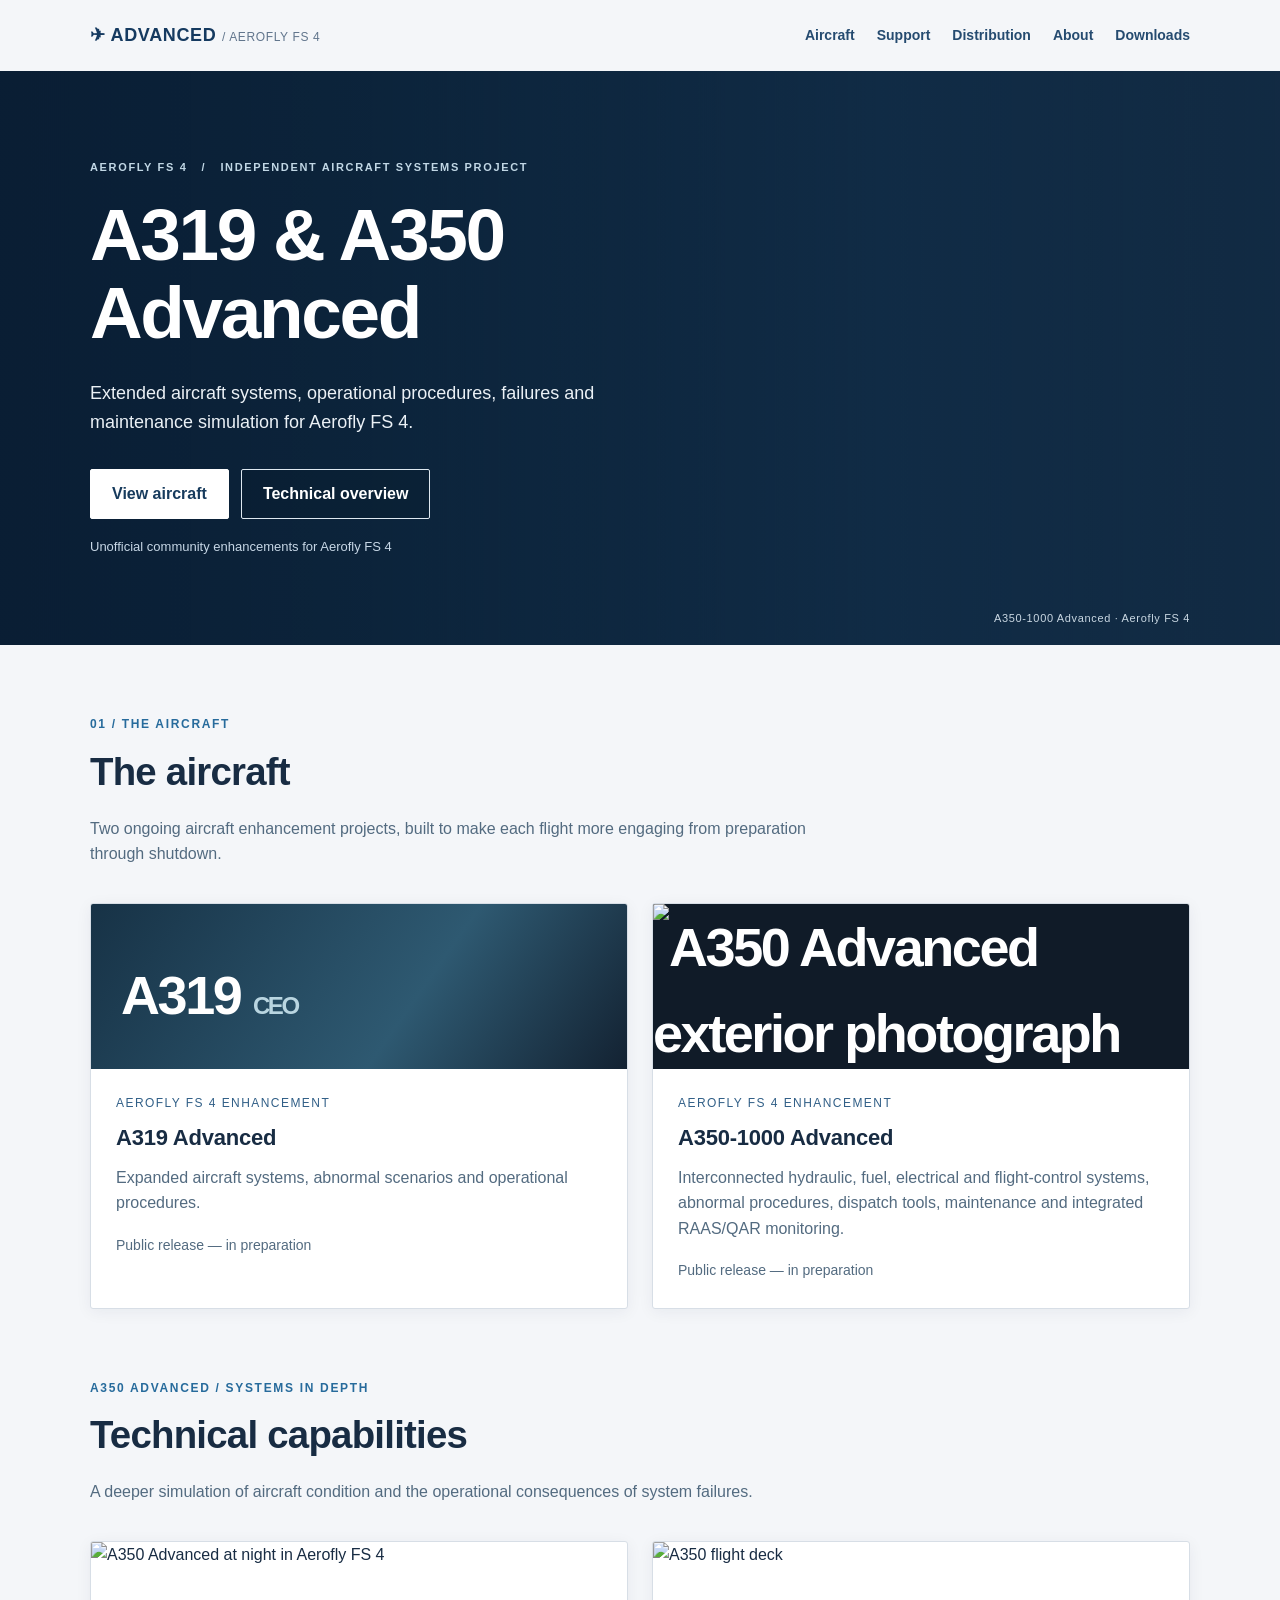
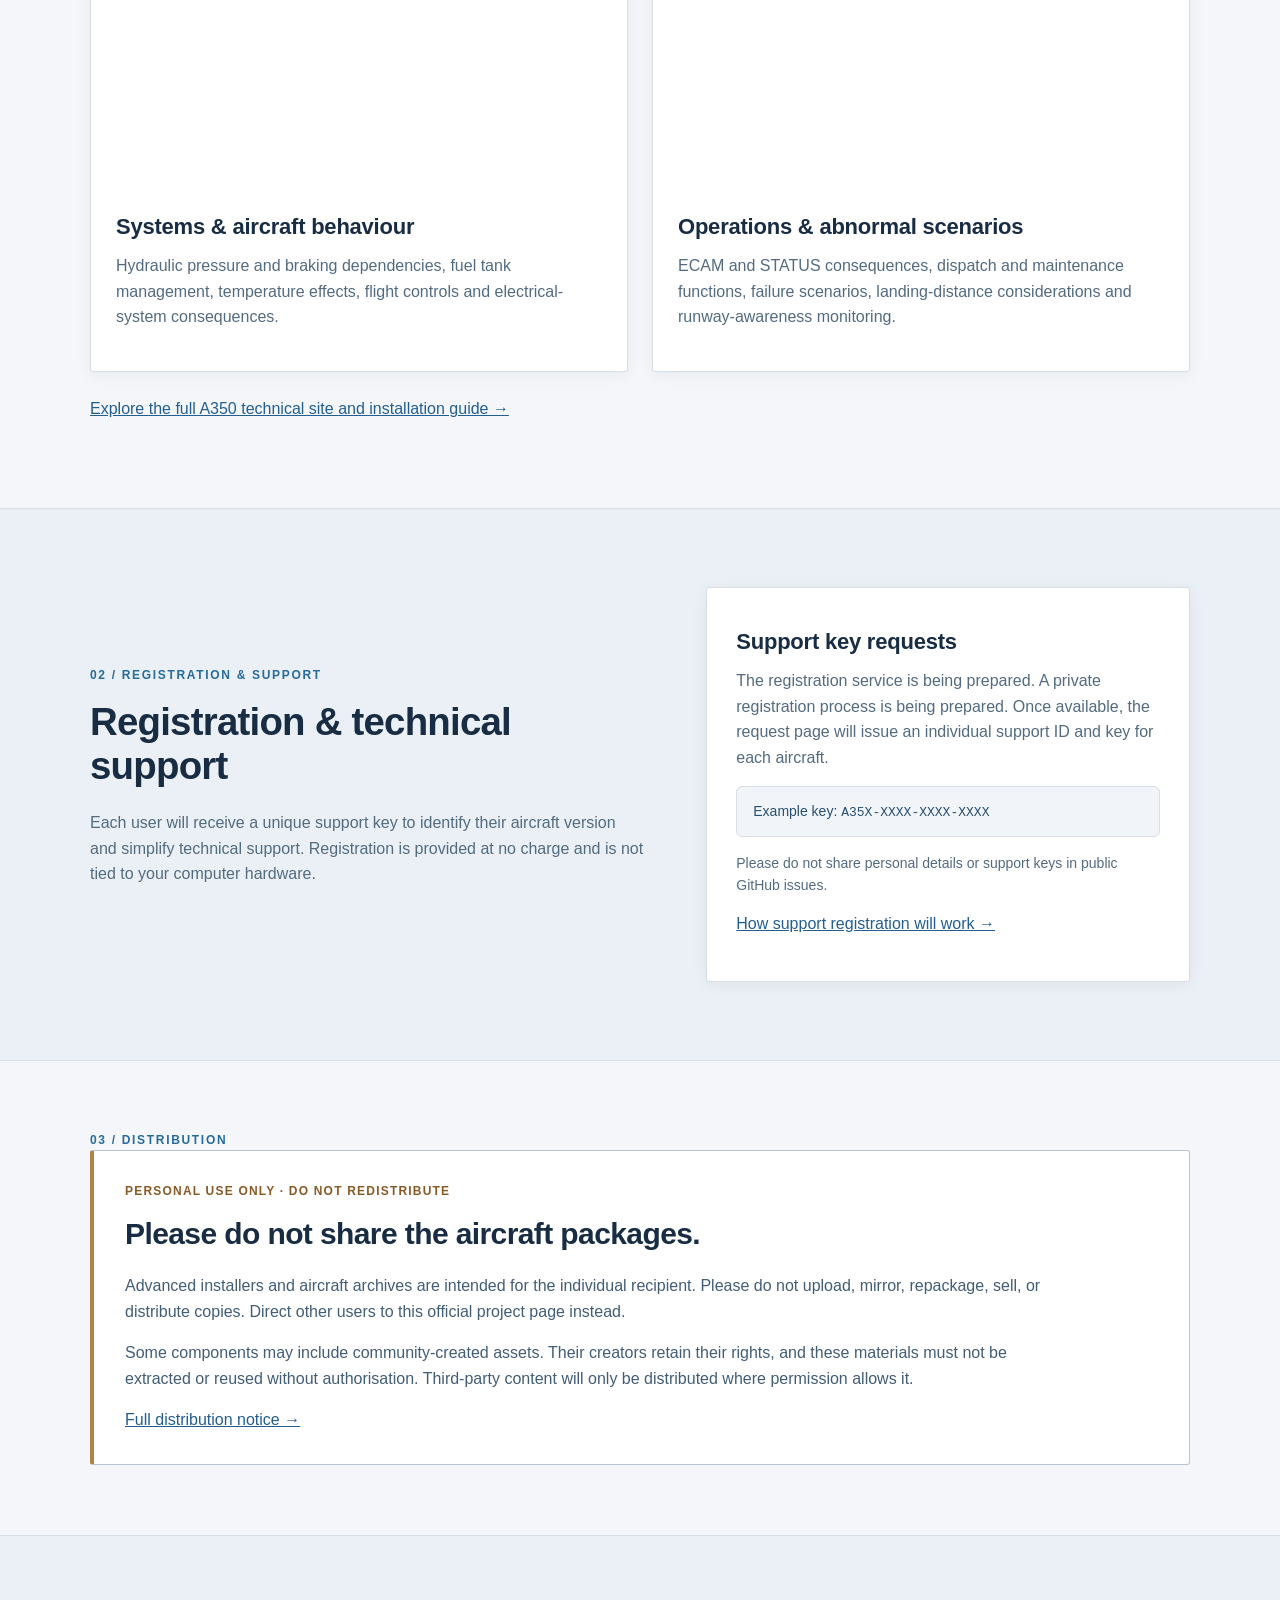
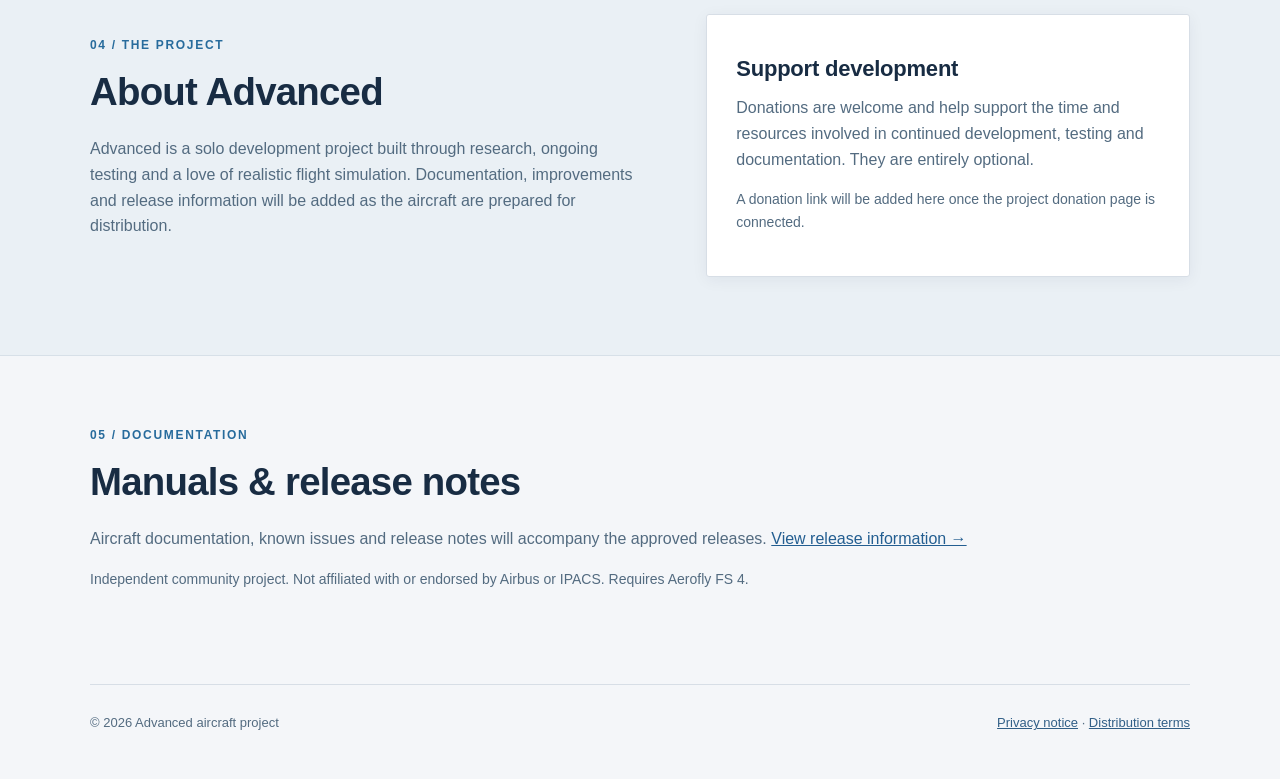
==== commit f6ccd4c8: "Add clear support and release navigation while preserving white design" ====
--- a/index.html
+++ b/index.html
@@ -1,11 +1,11 @@
 <!doctype html>
 <html lang="en"><head><meta charset="utf-8"><meta name="viewport" content="width=device-width,initial-scale=1"><meta name="description" content="A319 and A350-1000 Advanced aircraft systems enhancements for Aerofly FS 4."><title>A319 / A350 Advanced | Aerofly FS 4</title><link rel="stylesheet" href="assets/style.css"></head><body>
-<header class="nav wrap"><a class="brand" href="#top">✈ ADVANCED <span class="soft">/ AEROFLY FS 4</span></a><nav><a href="#aircraft">Aircraft</a><a href="#registration">Support</a><a href="#distribution">Distribution</a><a href="#project">About</a></nav></header>
+<header class="nav wrap"><a class="brand" href="#top">✈ ADVANCED <span class="soft">/ AEROFLY FS 4</span></a><nav><a href="#aircraft">Aircraft</a><a href="#registration">Support</a><a href="#distribution">Distribution</a><a href="#project">About</a><a href="downloads.html">Downloads</a></nav></header>
 <main id="top"><section class="hero hero-photo"><div class="wrap hero-content"><div class="eyebrow">AEROFLY FS 4 &nbsp; / &nbsp; INDEPENDENT AIRCRAFT SYSTEMS PROJECT</div><h1>A319 &amp; A350<br>Advanced</h1><p class="intro">Extended aircraft systems, operational procedures, failures and maintenance simulation for Aerofly FS 4.</p><div class="actions"><a class="button" href="#aircraft">View aircraft</a><a class="button secondary" href="#features">Technical overview</a></div><p class="micro">Unofficial community enhancements for Aerofly FS 4</p></div><div class="hero-credit">A350-1000 Advanced · Aerofly FS 4</div></section>
 <section class="wrap section" id="aircraft"><div class="sectiontag">01 / THE AIRCRAFT</div><h2>The aircraft</h2><p class="lead">Two ongoing aircraft enhancement projects, built to make each flight more engaging from preparation through shutdown.</p><div class="cards"><article class="plane"><div class="art">A319 <span>CEO</span></div><div class="planeinner"><div class="smallcap">Aerofly FS 4 enhancement</div><h3>A319 Advanced</h3><p>Expanded aircraft systems, abnormal scenarios and operational procedures.</p><span class="muted">Public release — in preparation</span></div></article><article class="plane"><div class="art art350" style="padding:0;background:#101b28"><img loading="lazy" style="width:100%;height:100%;object-fit:cover;display:block" src="https://a350advanced.prestit1978.workers.dev/assets/images/a350-hero.jpg" alt="A350 Advanced exterior photograph"></div><div class="planeinner"><div class="smallcap">Aerofly FS 4 enhancement</div><h3>A350-1000 Advanced</h3><p>Interconnected hydraulic, fuel, electrical and flight-control systems, abnormal procedures, dispatch tools, maintenance and integrated RAAS/QAR monitoring.</p><span class="muted">Public release — in preparation</span></div></article></div></section>
 <section class="wrap section" id="features" style="padding-top:0"><div class="sectiontag">A350 ADVANCED / SYSTEMS IN DEPTH</div><h2>Technical capabilities</h2><p class="lead">A deeper simulation of aircraft condition and the operational consequences of system failures.</p><div class="cards"><article class="plane"><img loading="lazy" src="https://a350advanced.prestit1978.workers.dev/assets/images/a350-aerofly-night-exterior.jpg" alt="A350 Advanced at night in Aerofly FS 4" style="width:100%;height:235px;object-fit:cover;display:block"><div class="planeinner"><h3>Systems & aircraft behaviour</h3><p>Hydraulic pressure and braking dependencies, fuel tank management, temperature effects, flight controls and electrical-system consequences.</p></div></article><article class="plane"><img loading="lazy" src="https://a350advanced.prestit1978.workers.dev/assets/images/a350-cockpit.jpg" alt="A350 flight deck" style="width:100%;height:235px;object-fit:cover;display:block"><div class="planeinner"><h3>Operations & abnormal scenarios</h3><p>ECAM and STATUS consequences, dispatch and maintenance functions, failure scenarios, landing-distance considerations and runway-awareness monitoring.</p></div></article></div><p style="margin-top:24px"><a href="https://a350advanced.prestit1978.workers.dev/" target="_blank" rel="noopener">Explore the full A350 technical site and installation guide →</a></p></section>
-<section class="band" id="registration"><div class="wrap split"><div><div class="sectiontag">02 / REGISTRATION & SUPPORT</div><h2>Registration &amp; technical support</h2><p>Each user will receive a unique support key to identify their aircraft version and simplify technical support. Registration is provided at no charge and is not tied to your computer hardware.</p></div><div class="panel"><h3>Support key requests</h3><p>The registration service is being prepared. Request details will appear here when it is ready.</p><div class="smallbox">Example key: <code>A35X-XXXX-XXXX-XXXX</code></div><p class="muted" style="margin-top:15px">Please do not share personal details or support keys in public GitHub issues.</p></div></div></section>
+<section class="band" id="registration"><div class="wrap split"><div><div class="sectiontag">02 / REGISTRATION & SUPPORT</div><h2>Registration &amp; technical support</h2><p>Each user will receive a unique support key to identify their aircraft version and simplify technical support. Registration is provided at no charge and is not tied to your computer hardware.</p></div><div class="panel"><h3>Support key requests</h3><p>The registration service is being prepared. A private registration process is being prepared. Once available, the request page will issue an individual support ID and key for each aircraft.</p><div class="smallbox">Example key: <code>A35X-XXXX-XXXX-XXXX</code></div><p class="muted" style="margin-top:15px">Please do not share personal details or support keys in public GitHub issues.</p><p><a href="support.html">How support registration will work →</a></p></div></div></section>
 <section class="wrap section" id="distribution"><div class="sectiontag">03 / DISTRIBUTION</div><div class="warning"><div class="warningheading">PERSONAL USE ONLY · DO NOT REDISTRIBUTE</div><h2>Please do not share the aircraft packages.</h2><p>Advanced installers and aircraft archives are intended for the individual recipient. Please do not upload, mirror, repackage, sell, or distribute copies. Direct other users to this official project page instead.</p><p>Some components may include community-created assets. Their creators retain their rights, and these materials must not be extracted or reused without authorisation. Third-party content will only be distributed where permission allows it.</p><a href="terms.html">Full distribution notice →</a></div></section>
-<section class="band" id="project"><div class="wrap split"><div><div class="sectiontag">04 / THE PROJECT</div><h2>About Advanced</h2><p>Advanced is a solo development project built through research, ongoing testing and a love of realistic flight simulation. Documentation, improvements and release information will be added as the aircraft are prepared for distribution.</p></div><div class="panel"><h3>Support development</h3><p>Donations are welcome and help support the time and resources involved in continued development, testing and documentation. They are entirely optional.</p><p class="muted">A donation link will be added here when available.</p></div></div></section>
-<section class="wrap section last"><div class="sectiontag">05 / DOCUMENTATION</div><h2>Manuals & release notes</h2><p>Aircraft documentation, known issues and release notes will accompany the approved releases.</p><p class="muted">Independent community project. Not affiliated with or endorsed by Airbus or IPACS. Requires Aerofly FS 4.</p></section></main>
+<section class="band" id="project"><div class="wrap split"><div><div class="sectiontag">04 / THE PROJECT</div><h2>About Advanced</h2><p>Advanced is a solo development project built through research, ongoing testing and a love of realistic flight simulation. Documentation, improvements and release information will be added as the aircraft are prepared for distribution.</p></div><div class="panel"><h3>Support development</h3><p>Donations are welcome and help support the time and resources involved in continued development, testing and documentation. They are entirely optional.</p><p class="muted">A donation link will be added here once the project donation page is connected.</p></div></div></section>
+<section class="wrap section last"><div class="sectiontag">05 / DOCUMENTATION</div><h2>Manuals & release notes</h2><p>Aircraft documentation, known issues and release notes will accompany the approved releases. <a href="downloads.html">View release information →</a></p><p class="muted">Independent community project. Not affiliated with or endorsed by Airbus or IPACS. Requires Aerofly FS 4.</p></section></main>
 <footer class="wrap footer"><span>© 2026 Advanced aircraft project</span><span><a href="privacy.html">Privacy notice</a> · <a href="terms.html">Distribution terms</a></span></footer></body></html>
--- a/assets/style.css
+++ b/assets/style.css
@@ -1,11 +1,9 @@
-:root{--bg:#f4f6f8;--ink:#102131;--muted:#506579;--navy:#112941;--border:#141b24;--blue:#285783}*{box-sizing:border-box}html{scroll-behavior:smooth}body{margin:0;background:var(--bg);color:var(--ink);font:16px/1.6 Arial,Helvetica,sans-serif}a{color:#235780;text-decoration:none}a:hover{text-decoration:underline}.wrap{width:min(1160px,calc(100% - 42px));margin-inline:auto}.site-header{background:#fff;border-bottom:2px solid var(--border);position:sticky;top:0;z-index:20}.nav{display:flex;justify-content:space-between;align-items:center;gap:20px;padding:16px 0}.brand{font-weight:750;letter-spacing:.07em;color:#132e47}.brand span{color:#617183}nav{display:flex;flex-wrap:wrap;gap:21px}nav a{color:#173955;font-size:14px;font-weight:700}.hero{min-height:550px;position:relative;display:flex;align-items:center;background-color:#172f47;background-image:linear-gradient(120deg,#152d48,#345671);background-size:cover;background-position:center}.hero-overlay{position:absolute;inset:0;background:linear-gradient(90deg,rgba(9,25,43,.80),rgba(14,37,57,.44))}.hero-content{position:relative;z-index:1;max-width:760px;padding:39px 42px;margin-block:32px;background:rgba(10,24,40,.54);border:2px solid rgba(255,255,255,.76);box-shadow:8px 8px 0 rgba(0,0,0,.14)}.section-tag{color:var(--blue);font-size:12px;text-transform:uppercase;letter-spacing:.15em;font-weight:750;margin-bottom:13px}.section-tag.light{color:#d5e2ee}.hero h1{font-size:clamp(42px,5.4vw,70px);letter-spacing:-.03em;color:#fff;line-height:1.1;margin:15px 0 21px}.hero-lead{color:#eef4f8;font-size:18px}.actions{display:flex;flex-wrap:wrap;gap:14px;margin-top:27px}.button{padding:11px 21px;border:2px solid #fff;font-weight:700;display:inline-block}.button.primary{background:#fff;color:#182f44}.button.secondary{color:#fff}.page-section{padding:62px 0 8px}h2{font-size:clamp(29px,3vw,43px);letter-spacing:-.015em;line-height:1.16;margin:0 0 15px}h3{font-size:23px;line-height:1.2;margin:0 0 15px}.lead{color:var(--muted);font-size:18px;max-width:850px}.framed-card{border:3px solid var(--border);box-shadow:7px 7px 0 #c5cdd5;background:#fff}.card-grid{display:grid;gap:25px;margin-top:27px}.two-col{grid-template-columns:repeat(2,minmax(0,1fr))}.card-top{height:250px;border-bottom:3px solid var(--border);background-color:#e5ebf0}.image-card,.image-panel{background-size:cover;background-position:center}.placeholder-a319{display:flex;align-items:end;padding:26px;background:linear-gradient(120deg,#d8e1e9,#fafbfd)}.placeholder-title{font-weight:750;letter-spacing:.09em;font-size:25px}.card-body,.feature-panel,.content-block{padding:28px}.minor-label{font-size:12px;letter-spacing:.11em;text-transform:uppercase;color:var(--blue);font-weight:750;margin-bottom:10px}.status{color:var(--muted);font-size:14px;font-weight:700;margin-top:22px}.feature-layout{display:grid;grid-template-columns:1.13fr 1fr;gap:25px;margin-top:27px}.feature-media{min-height:360px;background-color:#d8e2e9}.bullet-list{padding-left:22px}.bullet-list li{margin-bottom:8px}.text-link{font-weight:700;text-decoration:underline}.info-box{background:#f1f4f7;padding:17px;border:2px solid #334250}.warning-block{border-left:6px solid #66533c}.two-col-text{display:grid;grid-template-columns:1fr 1fr;gap:36px}.muted{color:var(--muted)}.last-section{padding-bottom:80px}.site-footer{background:#fff;border-top:2px solid var(--border)}.footer-inner{display:flex;justify-content:space-between;flex-wrap:wrap;gap:20px;padding:22px 0;font-size:14px}@media(max-width:830px){.two-col,.feature-layout,.two-col-text{grid-template-columns:1fr}.hero{min-height:470px}.hero-content{padding:27px}.card-top{height:205px}}@media(max-width:640px){.nav{align-items:start;flex-direction:column}nav{gap:12px}.hero h1{font-size:42px}.wrap{width:calc(100% - 26px)}}
-/* Reliability / readability pass: ensure intentional panels when remote images are unavailable */
-.hero{background-image:linear-gradient(110deg,#101e30 0%,#1b3b55 55%,#375a70 100%)}
-.hero-overlay{background:linear-gradient(90deg,rgba(4,18,33,.58),rgba(6,25,42,.18))}
-.hero .section-tag.light{color:#f4fbff!important}
-.hero p.hero-lead,.hero .hero-lead{color:#f7fbff!important;opacity:1}
-.hero-content{background:rgba(6,22,39,.58)}
-.aircraft-350{display:flex;align-items:end;padding:26px;background:linear-gradient(135deg,#163249,#41667c)!important}
-.aircraft-350 .placeholder-title{color:white;font-size:26px}
-.technical-panel{display:flex;flex-direction:column;align-items:flex-start;justify-content:end;padding:32px;background:linear-gradient(140deg,#122d46,#52728a)!important;color:#fff}
-.technical-number{font-size:clamp(58px,9vw,112px);line-height:1;font-weight:750;letter-spacing:-.07em}.technical-panel span{letter-spacing:.17em;font-size:13px;font-weight:700}
+:root{color-scheme:dark;--bg:#0a1019;--surface:#111b29;--surface2:#152234;--line:#2b3d52;--ink:#f0f5fa;--muted:#afc0cf;--cyan:#77c7de;--accent:#dcab65}*{box-sizing:border-box}html{scroll-behavior:smooth}body{margin:0;background:var(--bg);color:var(--ink);font:16px/1.7 system-ui,-apple-system,Segoe UI,Arial,sans-serif}a{color:var(--cyan)}.wrap{width:min(1100px,calc(100% - 42px));margin:auto}.nav{display:flex;align-items:center;justify-content:space-between;gap:16px;padding:19px 0}.brand{font-size:18px;font-weight:800;letter-spacing:.07em;color:#fff;text-decoration:none}.soft{font-size:12px;font-weight:500;color:var(--muted)}nav{display:flex;flex-wrap:wrap;gap:22px}nav a{color:#d9e7ef;text-decoration:none;font-size:14px}nav a:hover,.footer a:hover{color:white}.hero{border-block:1px solid var(--line);background:radial-gradient(ellipse at 80% 30%,#1d4053 0%,transparent 48%),linear-gradient(115deg,#0b1422,#101e30 65%,#132636);padding:100px 0 110px}.eyebrow,.sectiontag{text-transform:uppercase;font-size:12px;letter-spacing:.2em;font-weight:700;color:var(--cyan)}h1,h2,h3,p{margin-top:0}h1{font-size:clamp(52px,8vw,104px);letter-spacing:-.055em;line-height:1.04;margin:22px 0 25px}h1 span{color:var(--cyan)}h2{font-size:clamp(30px,4vw,47px);line-height:1.15;letter-spacing:-.035em;margin:15px 0 22px}h3{font-size:24px;line-height:1.2;margin:12px 0 13px}.intro{max-width:690px;font-size:19px;color:#d1e0e9}.actions{display:flex;gap:12px;flex-wrap:wrap;margin-top:32px}.button{display:inline-block;border:1px solid var(--cyan);padding:11px 19px;border-radius:6px;background:var(--cyan);color:#081622;text-decoration:none;font-weight:750}.button.secondary{background:transparent;color:var(--ink);border-color:#6a879e}.micro{margin:18px 0 0;color:var(--muted);font-size:13px}.section{padding:84px 0}.lead{color:var(--muted);max-width:750px}.cards{display:grid;grid-template-columns:repeat(2,minmax(0,1fr));gap:24px;margin-top:36px}.plane,.panel,.warning{border:1px solid var(--line);border-radius:12px;overflow:hidden;background:var(--surface)}.art{height:165px;padding:48px 30px;font-size:54px;font-weight:800;letter-spacing:-.045em;background:linear-gradient(125deg,#173246,#2e5971 60%,#132232);color:white}.art span{font-size:24px;color:#b9d5e0}.art350{background:linear-gradient(125deg,#152d44,#395671 60%,#121e2a)}.planeinner{padding:28px}.planeinner p,.panel p,.split p,.last p{color:var(--muted)}.muted{color:var(--muted);font-size:14px}.smallcap{font-size:12px;letter-spacing:.12em;text-transform:uppercase;color:var(--cyan)}.band{background:#0e1825;border-block:1px solid var(--line);padding:78px 0}.split{display:grid;grid-template-columns:1.15fr 1fr;gap:60px;align-items:center}.panel{padding:29px}.smallbox{border:1px solid var(--line);border-radius:6px;background:#0b1521;padding:13px 16px;color:#c1dce7;font-size:14px}code{font:13px ui-monospace,Consolas,monospace}.warning{padding:31px;border-color:#6a563b;background:linear-gradient(145deg,#242117,#151b22)}.warningheading{color:#f0ca8e;font-size:12px;letter-spacing:.1em;font-weight:800}.warning h2{font-size:30px}.warning p{max-width:930px}.last{padding-bottom:110px}.footer{border-top:1px solid var(--line);padding:28px 0 45px;display:flex;justify-content:space-between;gap:20px;flex-wrap:wrap;color:var(--muted);font-size:13px}.footer a{color:var(--muted)}.simple{max-width:850px;padding:70px 0 120px}.simple li{margin:10px 0}@media(max-width:720px){.nav{align-items:flex-start;flex-direction:column}.cards,.split{grid-template-columns:1fr}.split{gap:25px}.hero{padding:70px 0}.section,.band{padding:55px 0}.art{height:128px;padding:30px 24px;font-size:45px}}
+/* Corporate aviation presentation */
+:root{--bg:#f4f6f9;--surface:#fff;--surface2:#e8edf2;--line:#d7dee6;--ink:#182c43;--muted:#50677f;--cyan:#235e91;--accent:#235e91}
+body{background:var(--bg);color:var(--ink);font-family:Arial,"Helvetica Neue",Helvetica,sans-serif;line-height:1.6}
+.nav{padding:21px 0}.brand{color:#153a60;font-size:18px;letter-spacing:.035em}.soft{color:#61758c}nav a{color:#254b70;font-weight:600}
+.hero-photo{position:relative;min-height:560px;display:flex;align-items:center;padding:88px 0;background:#142e49;background-image:linear-gradient(90deg,rgba(9,29,51,.96) 0%,rgba(11,35,58,.88) 33%,rgba(12,40,65,.47) 70%,rgba(12,34,53,.32) 100%),url('https://a350advanced.prestit1978.workers.dev/assets/images/a350-aerofly-night-exterior.jpg');background-size:cover;background-position:center 44%;border:0}
+.hero-content{position:relative;z-index:1}.hero h1{font-size:clamp(44px,5.7vw,73px);line-height:1.07;letter-spacing:-.032em;font-weight:650;margin:20px 0 27px;color:#fff}.hero h1 span{color:#fff}.hero .intro{font-size:18px;max-width:570px;color:#ebf1f6}.hero .eyebrow{color:#c1d7e5;font-size:11px;letter-spacing:.15em}.hero .button{border-radius:2px;background:#fff;color:#173b5d;border-color:#fff;padding:11px 21px}.hero .button.secondary{background:rgba(4,17,32,.18);border-color:#dee8f0;color:#fff}.hero .micro{color:#c7d7e6}.hero-credit{position:absolute;bottom:18px;right:max(20px,calc((100vw - 1100px)/2));color:#c9d7e2;font-size:11px;letter-spacing:.06em}
+.section{padding:70px 0}.sectiontag{color:#276b9c;letter-spacing:.14em}h2{font-size:clamp(29px,3vw,39px);letter-spacing:-.02em;font-weight:650}h3{font-size:22px;letter-spacing:-.01em}.lead{font-size:16px}.plane,.panel{border-radius:3px;box-shadow:0 3px 16px rgba(10,36,63,.06)}.planeinner{padding:25px}.planeinner p,.panel p,.split p,.last p,.lead,.muted{color:#536b80}.smallcap{color:#315f87}.band{background:#eaf0f5;border-color:#d7e0e8}.smallbox{background:#f1f5f9;color:#294f70}.warning{background:#fff;border-color:#b5c5d4;border-left:4px solid #b18148;border-radius:3px}.warningheading{color:#895a26}.warning p{color:#425d76}.footer{color:#536b80}.footer a{color:#315f87}.last{padding-bottom:80px}
+@media(max-width:720px){.hero-photo{min-height:490px;background-position:62% center}.hero h1{font-size:46px}.hero-credit{right:18px}.nav{padding:16px 0}}
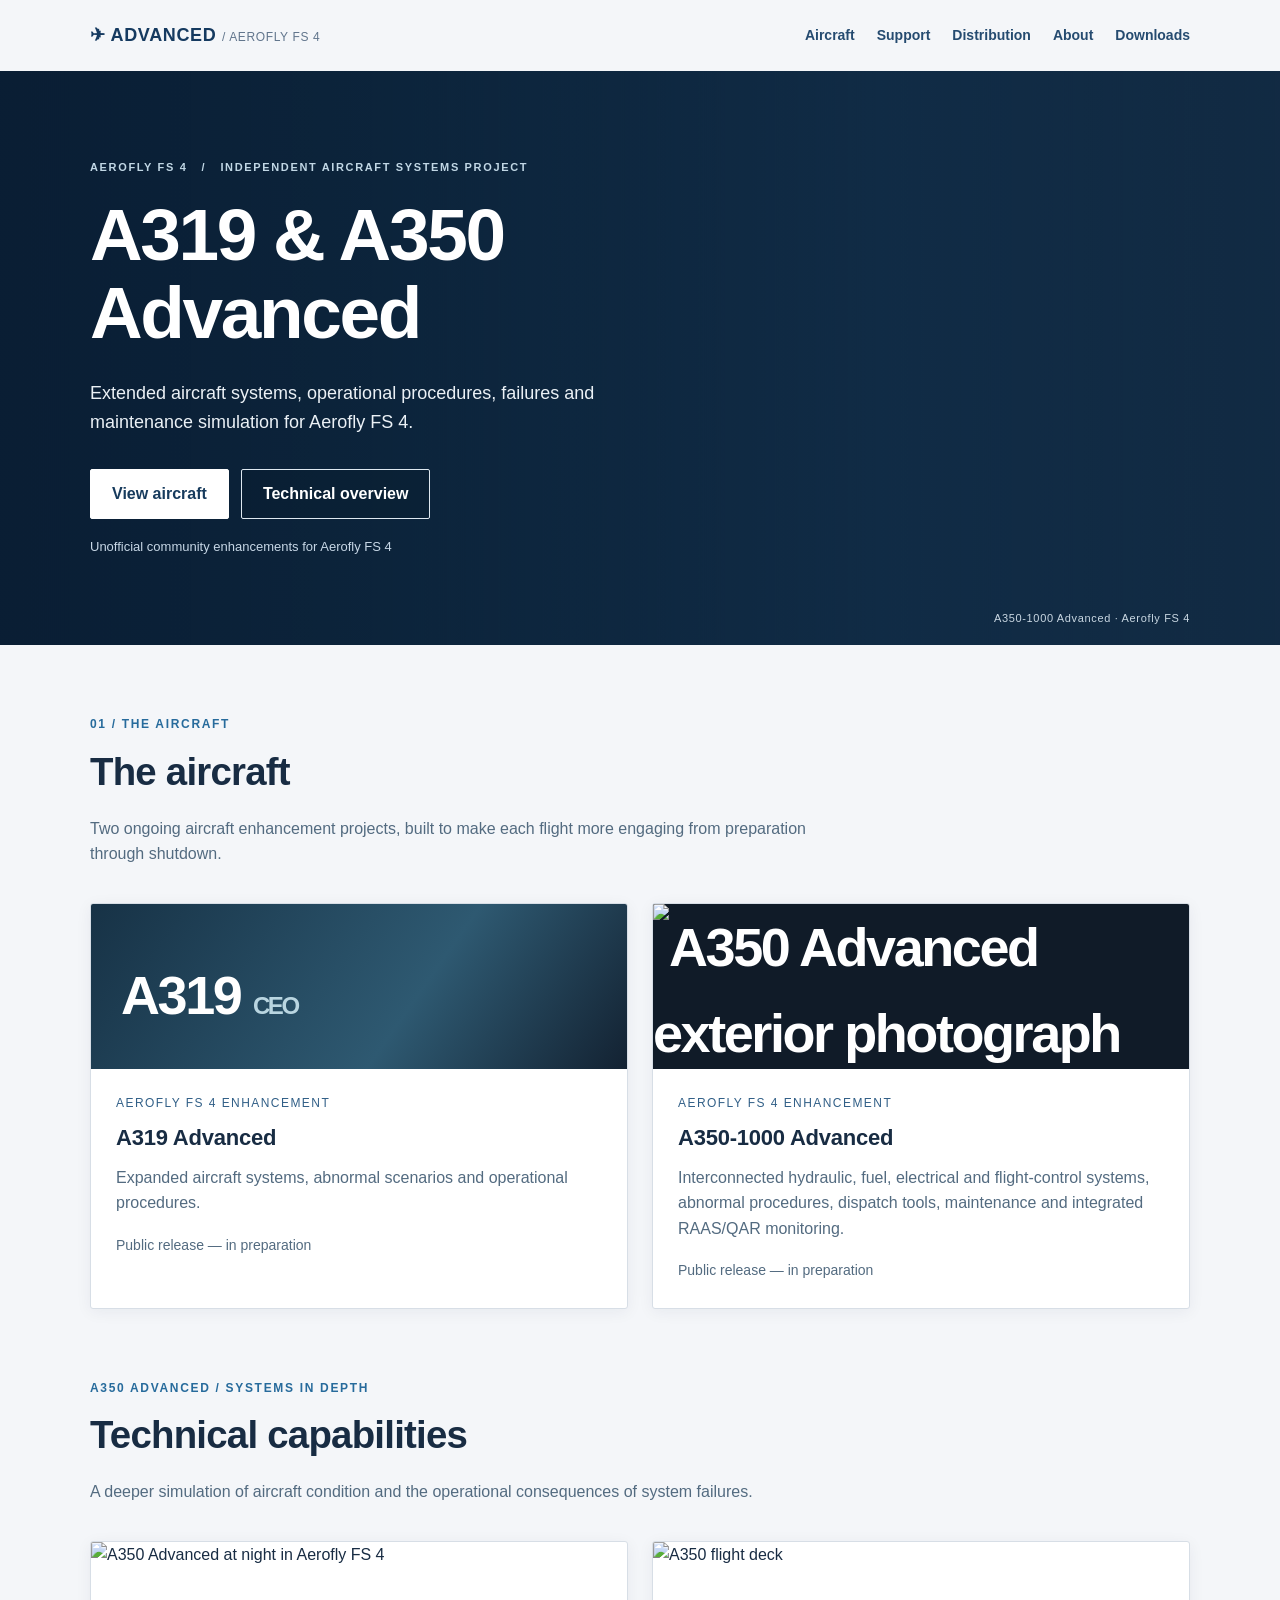
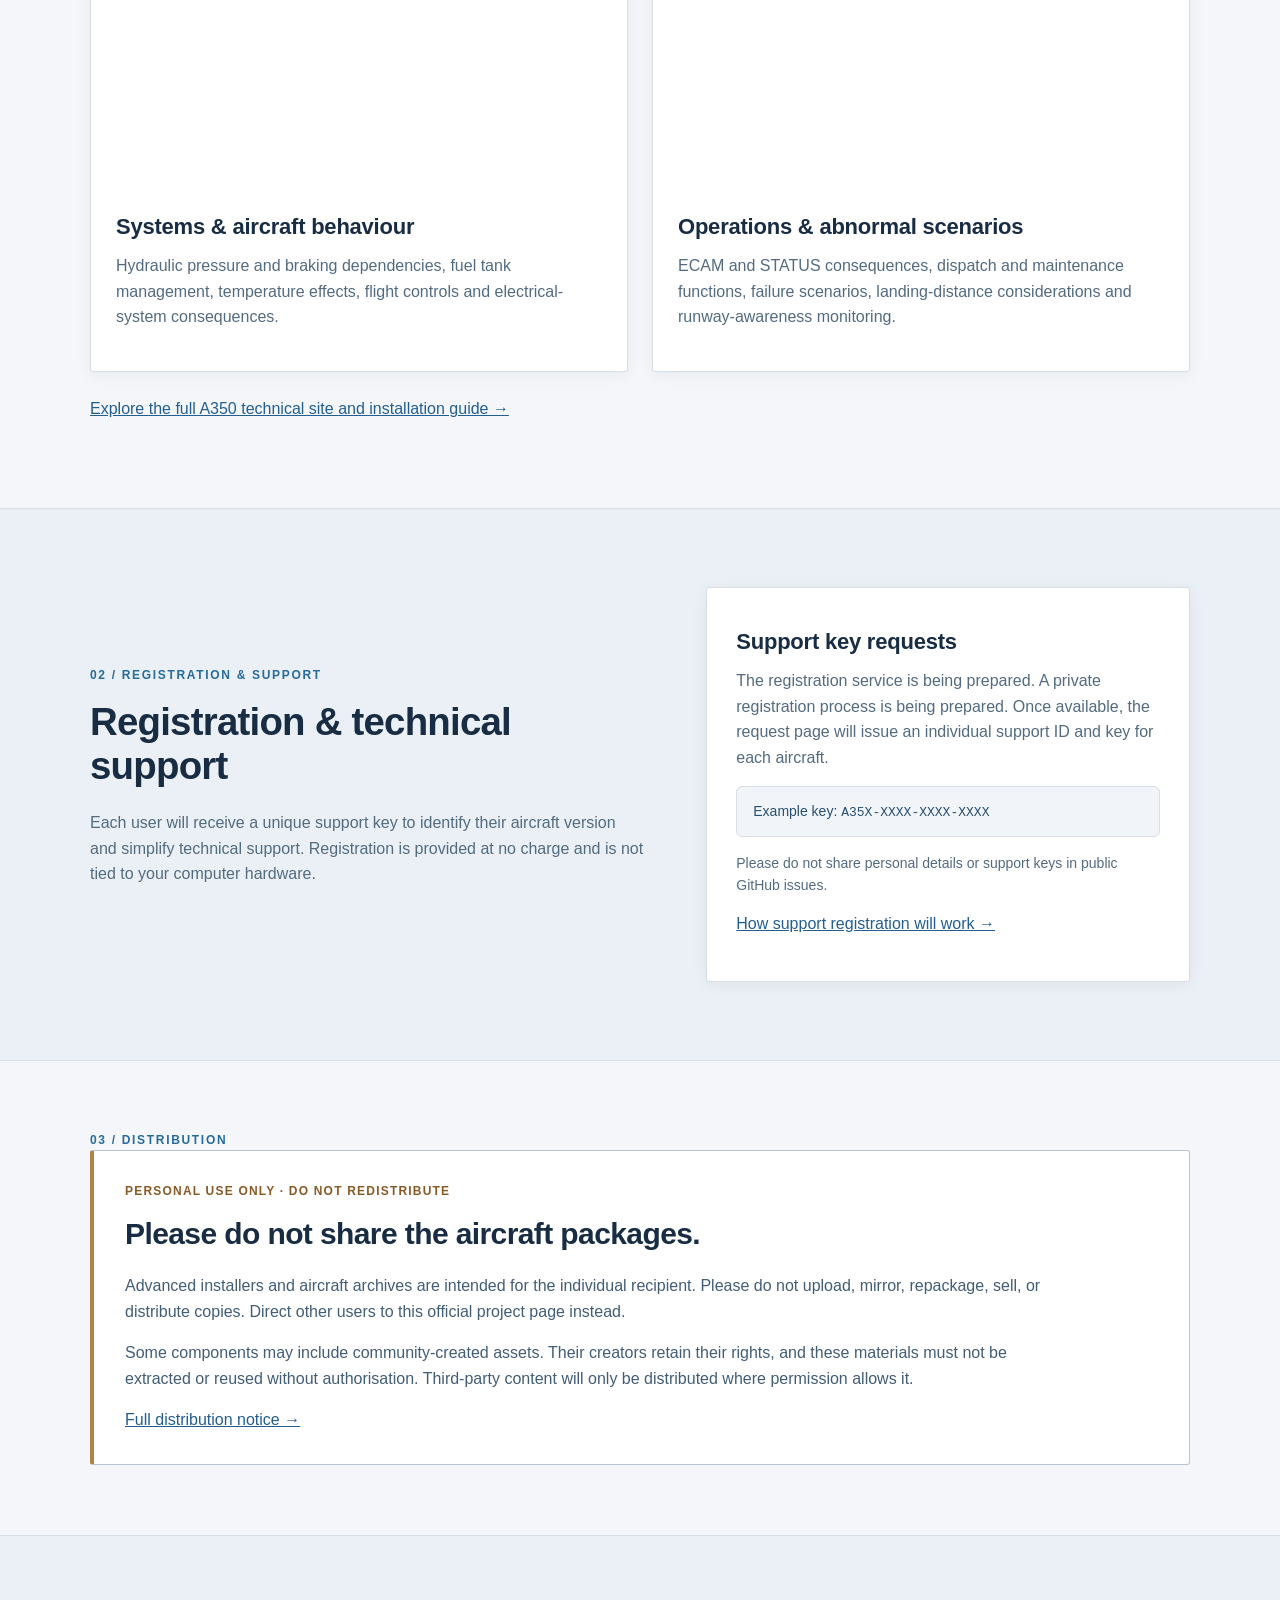
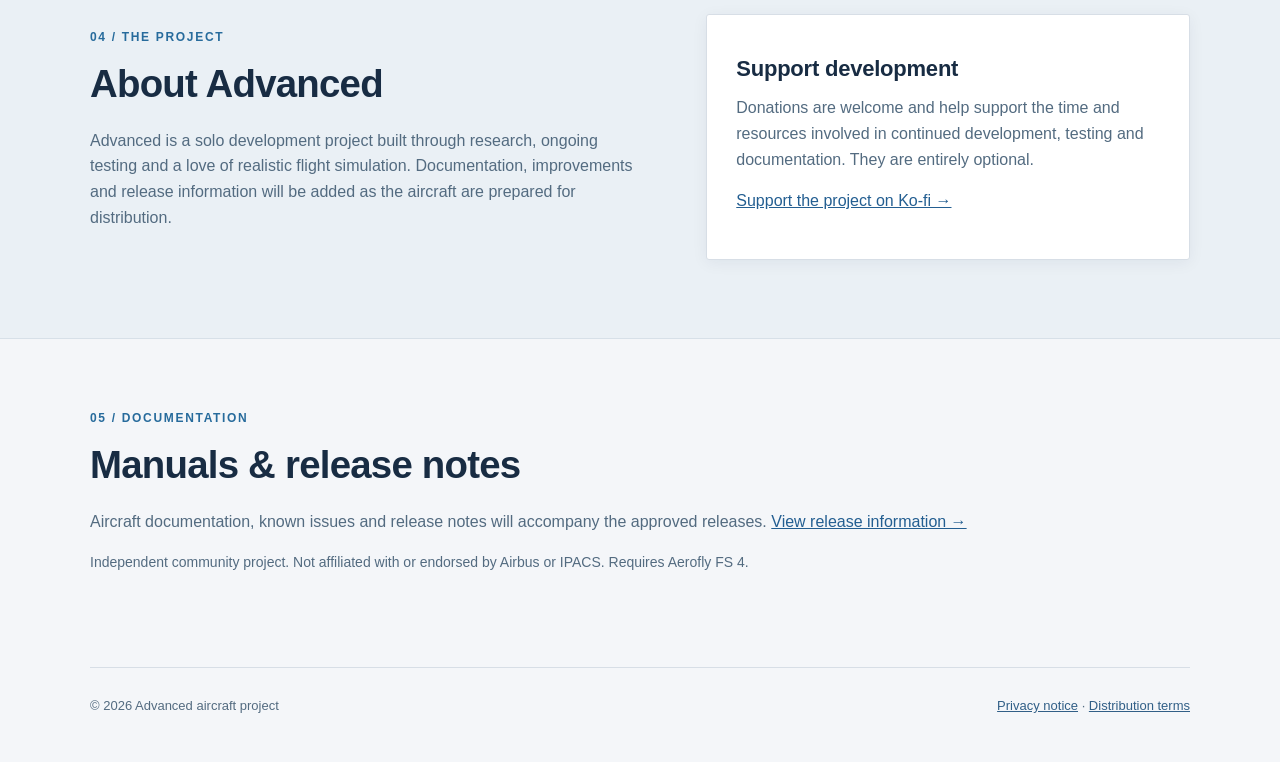
==== commit 6f7e65b0: "Add official GeekSystems Ko-fi donation link" ====
--- a/index.html
+++ b/index.html
@@ -6,6 +6,6 @@
 <section class="wrap section" id="features" style="padding-top:0"><div class="sectiontag">A350 ADVANCED / SYSTEMS IN DEPTH</div><h2>Technical capabilities</h2><p class="lead">A deeper simulation of aircraft condition and the operational consequences of system failures.</p><div class="cards"><article class="plane"><img loading="lazy" src="https://a350advanced.prestit1978.workers.dev/assets/images/a350-aerofly-night-exterior.jpg" alt="A350 Advanced at night in Aerofly FS 4" style="width:100%;height:235px;object-fit:cover;display:block"><div class="planeinner"><h3>Systems & aircraft behaviour</h3><p>Hydraulic pressure and braking dependencies, fuel tank management, temperature effects, flight controls and electrical-system consequences.</p></div></article><article class="plane"><img loading="lazy" src="https://a350advanced.prestit1978.workers.dev/assets/images/a350-cockpit.jpg" alt="A350 flight deck" style="width:100%;height:235px;object-fit:cover;display:block"><div class="planeinner"><h3>Operations & abnormal scenarios</h3><p>ECAM and STATUS consequences, dispatch and maintenance functions, failure scenarios, landing-distance considerations and runway-awareness monitoring.</p></div></article></div><p style="margin-top:24px"><a href="https://a350advanced.prestit1978.workers.dev/" target="_blank" rel="noopener">Explore the full A350 technical site and installation guide →</a></p></section>
 <section class="band" id="registration"><div class="wrap split"><div><div class="sectiontag">02 / REGISTRATION & SUPPORT</div><h2>Registration &amp; technical support</h2><p>Each user will receive a unique support key to identify their aircraft version and simplify technical support. Registration is provided at no charge and is not tied to your computer hardware.</p></div><div class="panel"><h3>Support key requests</h3><p>The registration service is being prepared. A private registration process is being prepared. Once available, the request page will issue an individual support ID and key for each aircraft.</p><div class="smallbox">Example key: <code>A35X-XXXX-XXXX-XXXX</code></div><p class="muted" style="margin-top:15px">Please do not share personal details or support keys in public GitHub issues.</p><p><a href="support.html">How support registration will work →</a></p></div></div></section>
 <section class="wrap section" id="distribution"><div class="sectiontag">03 / DISTRIBUTION</div><div class="warning"><div class="warningheading">PERSONAL USE ONLY · DO NOT REDISTRIBUTE</div><h2>Please do not share the aircraft packages.</h2><p>Advanced installers and aircraft archives are intended for the individual recipient. Please do not upload, mirror, repackage, sell, or distribute copies. Direct other users to this official project page instead.</p><p>Some components may include community-created assets. Their creators retain their rights, and these materials must not be extracted or reused without authorisation. Third-party content will only be distributed where permission allows it.</p><a href="terms.html">Full distribution notice →</a></div></section>
-<section class="band" id="project"><div class="wrap split"><div><div class="sectiontag">04 / THE PROJECT</div><h2>About Advanced</h2><p>Advanced is a solo development project built through research, ongoing testing and a love of realistic flight simulation. Documentation, improvements and release information will be added as the aircraft are prepared for distribution.</p></div><div class="panel"><h3>Support development</h3><p>Donations are welcome and help support the time and resources involved in continued development, testing and documentation. They are entirely optional.</p><p class="muted">A donation link will be added here once the project donation page is connected.</p></div></div></section>
+<section class="band" id="project"><div class="wrap split"><div><div class="sectiontag">04 / THE PROJECT</div><h2>About Advanced</h2><p>Advanced is a solo development project built through research, ongoing testing and a love of realistic flight simulation. Documentation, improvements and release information will be added as the aircraft are prepared for distribution.</p></div><div class="panel"><h3>Support development</h3><p>Donations are welcome and help support the time and resources involved in continued development, testing and documentation. They are entirely optional.</p><p><a href="https://ko-fi.com/geeksystems" target="_blank" rel="noopener noreferrer">Support the project on Ko-fi →</a></p></div></div></section>
 <section class="wrap section last"><div class="sectiontag">05 / DOCUMENTATION</div><h2>Manuals & release notes</h2><p>Aircraft documentation, known issues and release notes will accompany the approved releases. <a href="downloads.html">View release information →</a></p><p class="muted">Independent community project. Not affiliated with or endorsed by Airbus or IPACS. Requires Aerofly FS 4.</p></section></main>
 <footer class="wrap footer"><span>© 2026 Advanced aircraft project</span><span><a href="privacy.html">Privacy notice</a> · <a href="terms.html">Distribution terms</a></span></footer></body></html>
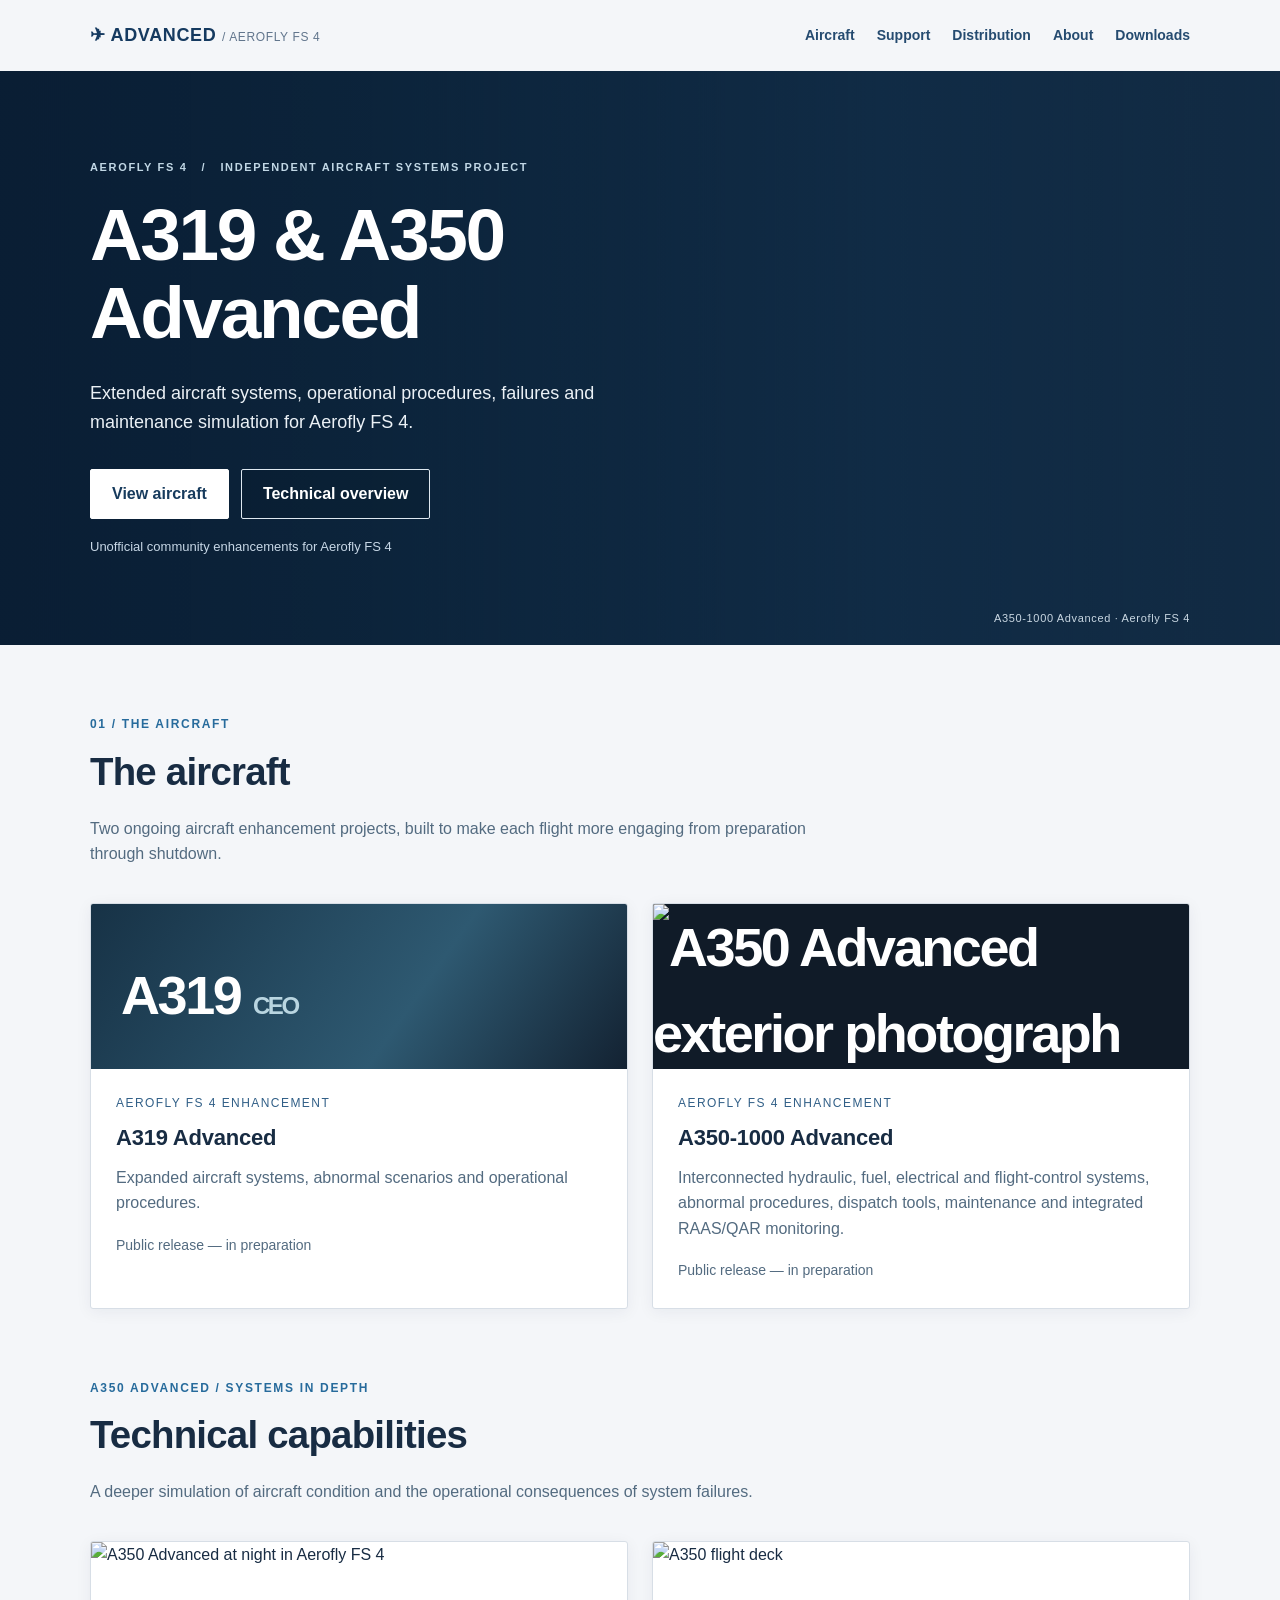
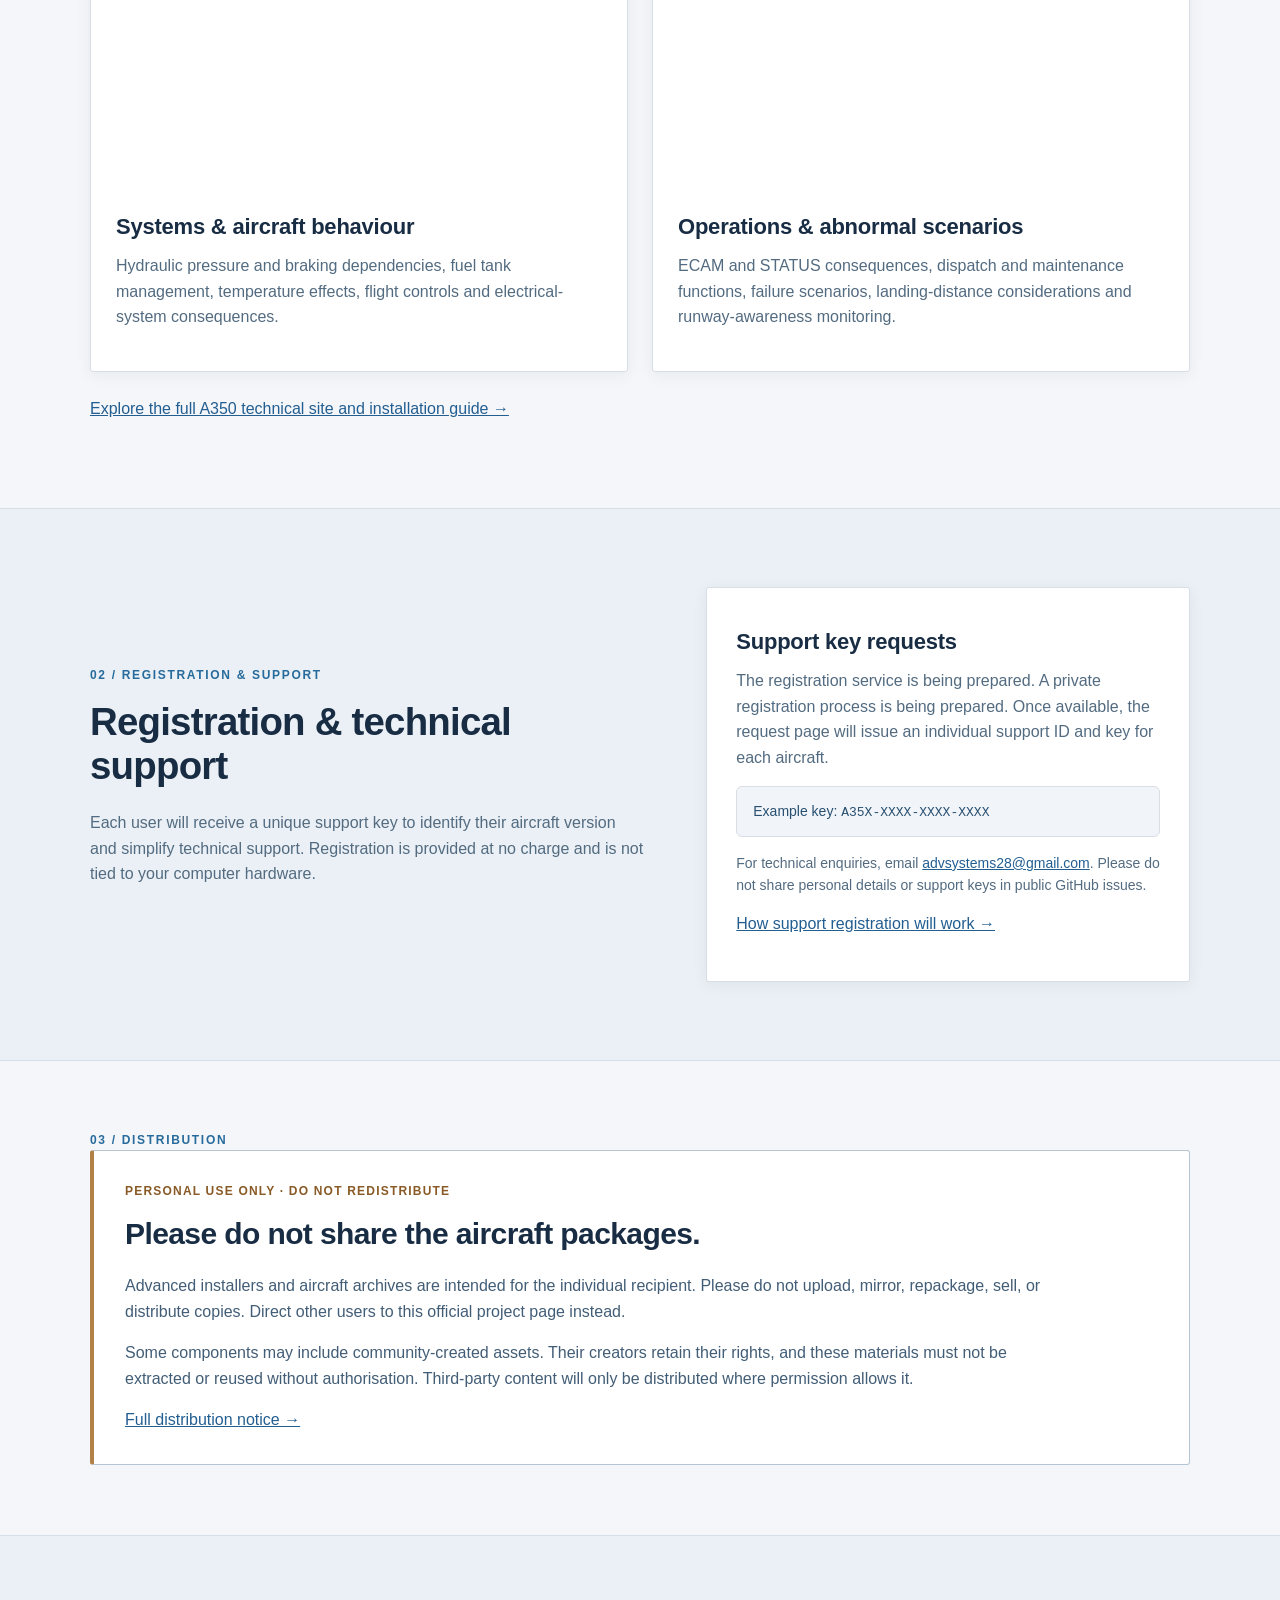
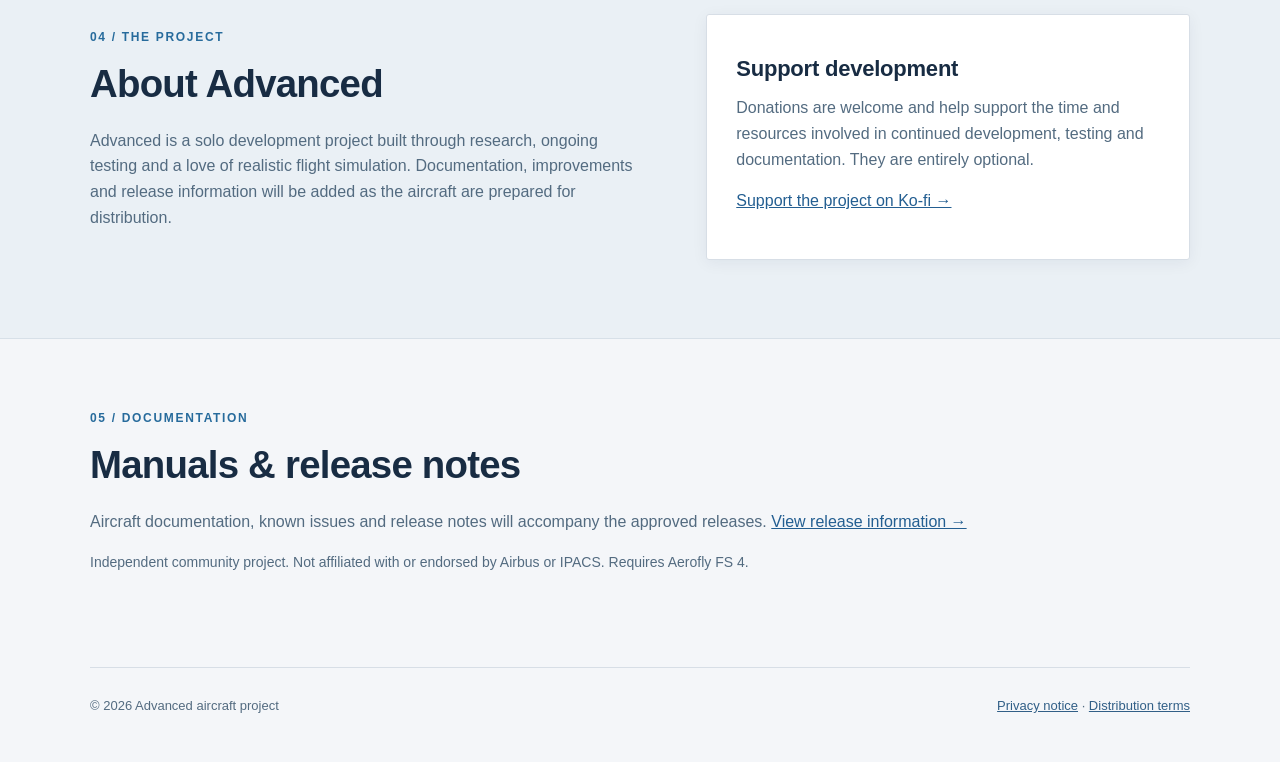
==== commit 466ea4d6: "Add Advanced project support email" ====
--- a/index.html
+++ b/index.html
@@ -4,7 +4,7 @@
 <main id="top"><section class="hero hero-photo"><div class="wrap hero-content"><div class="eyebrow">AEROFLY FS 4 &nbsp; / &nbsp; INDEPENDENT AIRCRAFT SYSTEMS PROJECT</div><h1>A319 &amp; A350<br>Advanced</h1><p class="intro">Extended aircraft systems, operational procedures, failures and maintenance simulation for Aerofly FS 4.</p><div class="actions"><a class="button" href="#aircraft">View aircraft</a><a class="button secondary" href="#features">Technical overview</a></div><p class="micro">Unofficial community enhancements for Aerofly FS 4</p></div><div class="hero-credit">A350-1000 Advanced · Aerofly FS 4</div></section>
 <section class="wrap section" id="aircraft"><div class="sectiontag">01 / THE AIRCRAFT</div><h2>The aircraft</h2><p class="lead">Two ongoing aircraft enhancement projects, built to make each flight more engaging from preparation through shutdown.</p><div class="cards"><article class="plane"><div class="art">A319 <span>CEO</span></div><div class="planeinner"><div class="smallcap">Aerofly FS 4 enhancement</div><h3>A319 Advanced</h3><p>Expanded aircraft systems, abnormal scenarios and operational procedures.</p><span class="muted">Public release — in preparation</span></div></article><article class="plane"><div class="art art350" style="padding:0;background:#101b28"><img loading="lazy" style="width:100%;height:100%;object-fit:cover;display:block" src="https://a350advanced.prestit1978.workers.dev/assets/images/a350-hero.jpg" alt="A350 Advanced exterior photograph"></div><div class="planeinner"><div class="smallcap">Aerofly FS 4 enhancement</div><h3>A350-1000 Advanced</h3><p>Interconnected hydraulic, fuel, electrical and flight-control systems, abnormal procedures, dispatch tools, maintenance and integrated RAAS/QAR monitoring.</p><span class="muted">Public release — in preparation</span></div></article></div></section>
 <section class="wrap section" id="features" style="padding-top:0"><div class="sectiontag">A350 ADVANCED / SYSTEMS IN DEPTH</div><h2>Technical capabilities</h2><p class="lead">A deeper simulation of aircraft condition and the operational consequences of system failures.</p><div class="cards"><article class="plane"><img loading="lazy" src="https://a350advanced.prestit1978.workers.dev/assets/images/a350-aerofly-night-exterior.jpg" alt="A350 Advanced at night in Aerofly FS 4" style="width:100%;height:235px;object-fit:cover;display:block"><div class="planeinner"><h3>Systems & aircraft behaviour</h3><p>Hydraulic pressure and braking dependencies, fuel tank management, temperature effects, flight controls and electrical-system consequences.</p></div></article><article class="plane"><img loading="lazy" src="https://a350advanced.prestit1978.workers.dev/assets/images/a350-cockpit.jpg" alt="A350 flight deck" style="width:100%;height:235px;object-fit:cover;display:block"><div class="planeinner"><h3>Operations & abnormal scenarios</h3><p>ECAM and STATUS consequences, dispatch and maintenance functions, failure scenarios, landing-distance considerations and runway-awareness monitoring.</p></div></article></div><p style="margin-top:24px"><a href="https://a350advanced.prestit1978.workers.dev/" target="_blank" rel="noopener">Explore the full A350 technical site and installation guide →</a></p></section>
-<section class="band" id="registration"><div class="wrap split"><div><div class="sectiontag">02 / REGISTRATION & SUPPORT</div><h2>Registration &amp; technical support</h2><p>Each user will receive a unique support key to identify their aircraft version and simplify technical support. Registration is provided at no charge and is not tied to your computer hardware.</p></div><div class="panel"><h3>Support key requests</h3><p>The registration service is being prepared. A private registration process is being prepared. Once available, the request page will issue an individual support ID and key for each aircraft.</p><div class="smallbox">Example key: <code>A35X-XXXX-XXXX-XXXX</code></div><p class="muted" style="margin-top:15px">Please do not share personal details or support keys in public GitHub issues.</p><p><a href="support.html">How support registration will work →</a></p></div></div></section>
+<section class="band" id="registration"><div class="wrap split"><div><div class="sectiontag">02 / REGISTRATION & SUPPORT</div><h2>Registration &amp; technical support</h2><p>Each user will receive a unique support key to identify their aircraft version and simplify technical support. Registration is provided at no charge and is not tied to your computer hardware.</p></div><div class="panel"><h3>Support key requests</h3><p>The registration service is being prepared. A private registration process is being prepared. Once available, the request page will issue an individual support ID and key for each aircraft.</p><div class="smallbox">Example key: <code>A35X-XXXX-XXXX-XXXX</code></div><p class="muted" style="margin-top:15px">For technical enquiries, email <a href="mailto:advsystems28@gmail.com">advsystems28@gmail.com</a>. Please do not share personal details or support keys in public GitHub issues.</p><p><a href="support.html">How support registration will work →</a></p></div></div></section>
 <section class="wrap section" id="distribution"><div class="sectiontag">03 / DISTRIBUTION</div><div class="warning"><div class="warningheading">PERSONAL USE ONLY · DO NOT REDISTRIBUTE</div><h2>Please do not share the aircraft packages.</h2><p>Advanced installers and aircraft archives are intended for the individual recipient. Please do not upload, mirror, repackage, sell, or distribute copies. Direct other users to this official project page instead.</p><p>Some components may include community-created assets. Their creators retain their rights, and these materials must not be extracted or reused without authorisation. Third-party content will only be distributed where permission allows it.</p><a href="terms.html">Full distribution notice →</a></div></section>
 <section class="band" id="project"><div class="wrap split"><div><div class="sectiontag">04 / THE PROJECT</div><h2>About Advanced</h2><p>Advanced is a solo development project built through research, ongoing testing and a love of realistic flight simulation. Documentation, improvements and release information will be added as the aircraft are prepared for distribution.</p></div><div class="panel"><h3>Support development</h3><p>Donations are welcome and help support the time and resources involved in continued development, testing and documentation. They are entirely optional.</p><p><a href="https://ko-fi.com/geeksystems" target="_blank" rel="noopener noreferrer">Support the project on Ko-fi →</a></p></div></div></section>
 <section class="wrap section last"><div class="sectiontag">05 / DOCUMENTATION</div><h2>Manuals & release notes</h2><p>Aircraft documentation, known issues and release notes will accompany the approved releases. <a href="downloads.html">View release information →</a></p><p class="muted">Independent community project. Not affiliated with or endorsed by Airbus or IPACS. Requires Aerofly FS 4.</p></section></main>
